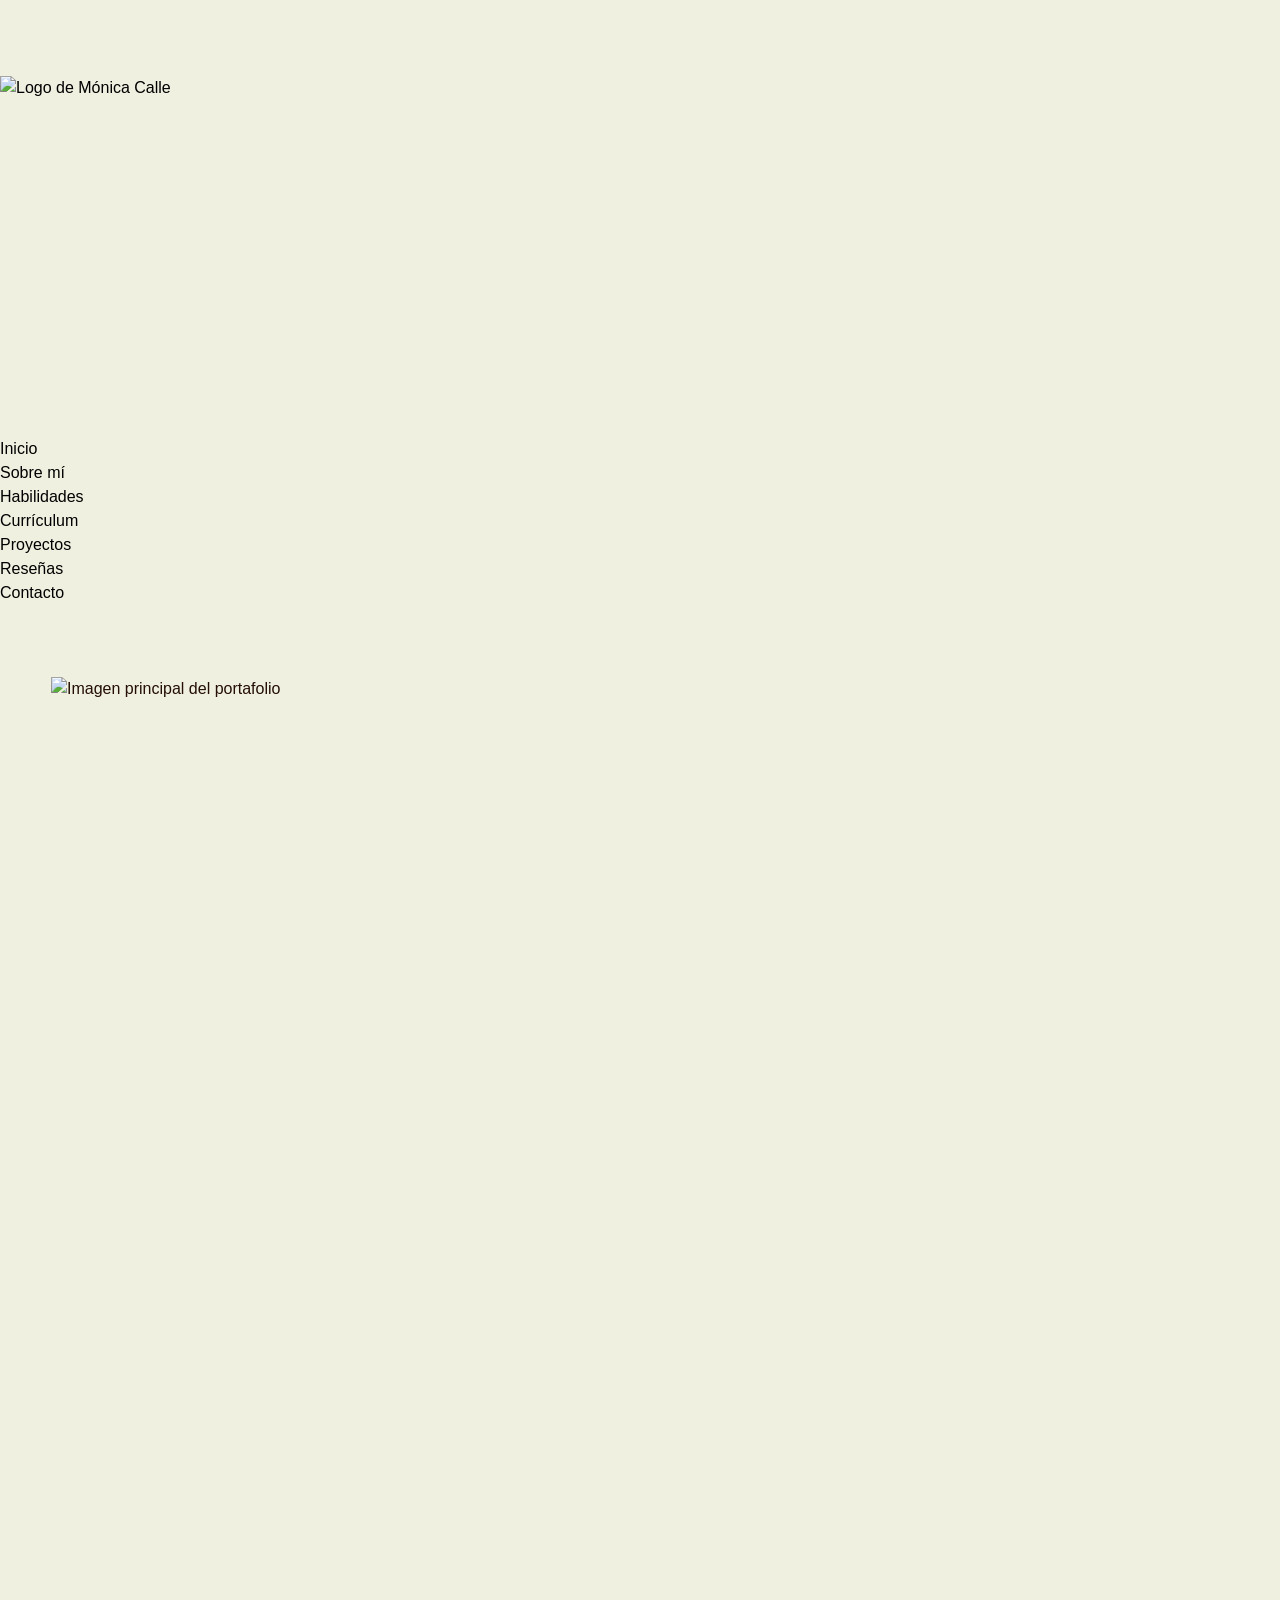
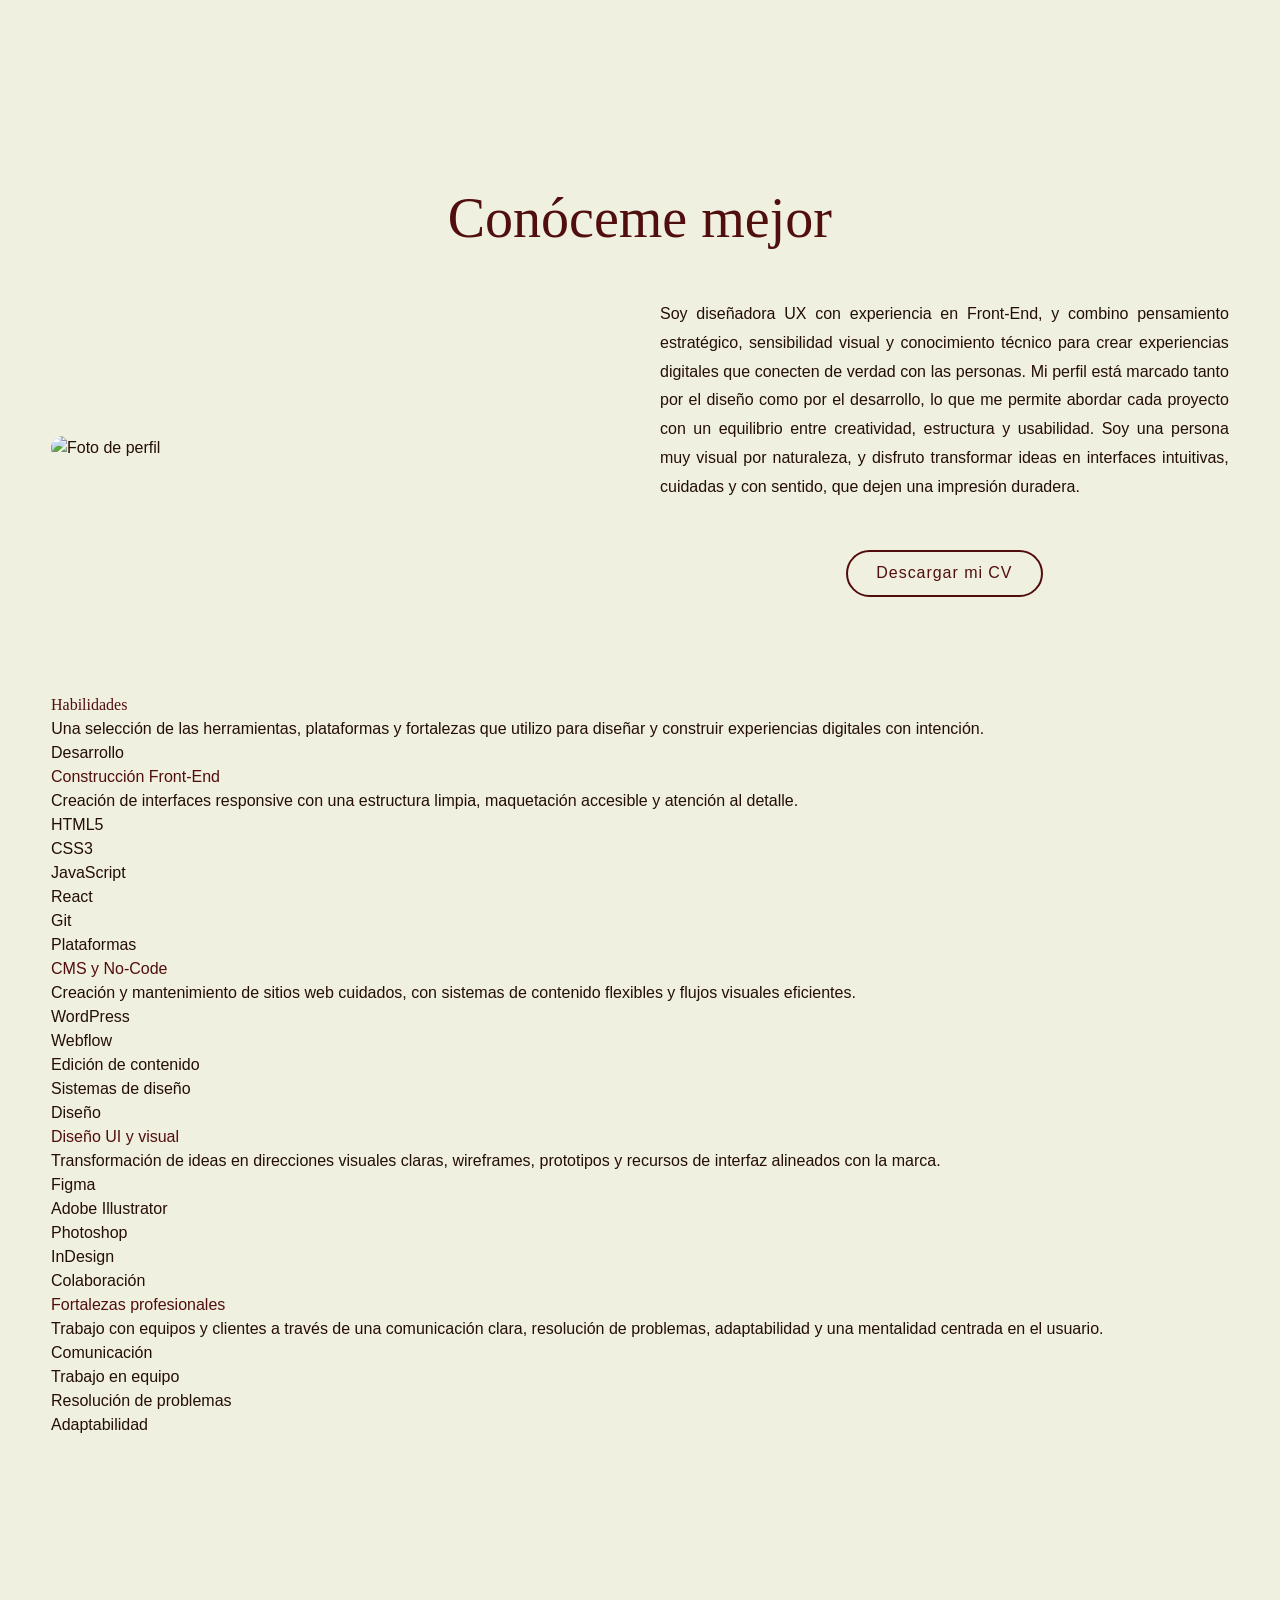
==== index.html @ 8b20a9c3 "cambios en seo" ====
<!doctype html>
<html lang="es">
    <head>
        <meta charset="UTF-8" />
        <meta name="viewport" content="width=device-width, initial-scale=1.0" />
        <title>Portafolio UX/UI y Front-End de Mónica Calle</title>
        <meta
            name="description"
            content="Portafolio de Mónica Calle Betancourt, diseñadora UX/UI y desarrolladora front-end. Proyectos web, branding, experiencia, habilidades y contacto."
        />
        <meta
            name="keywords"
            content="Mónica Calle, portafolio, UX UI, desarrolladora front-end, WordPress, diseño web, branding, JavaScript, React"
        />
        <meta name="author" content="Mónica Calle Betancourt" />
        <meta name="robots" content="index, follow, max-image-preview:large, max-snippet:-1, max-video-preview:-1" />
        <meta name="theme-color" content="#f0f0e0" />
        <meta name="format-detection" content="telephone=no" />

        <link rel="canonical" href="https://my-portfolio-coral-zeta-44.vercel.app/" />
        <link rel="preload" href="/assets/fonts/geist-v1-latin/geist-v1-latin-regular.woff2" as="font" type="font/woff2" crossorigin />
        <link rel="preload" href="/assets/images/mobile.png" as="image" media="(max-width: 768px)" />
        <link rel="preload" href="/assets/images/fondohero.png" as="image" media="(min-width: 769px)" />

        <meta property="og:locale" content="es_ES" />
        <meta property="og:type" content="website" />
        <meta property="og:title" content="Portafolio UX/UI y Front-End de Mónica Calle" />
        <meta
            property="og:description"
            content="Diseño UX/UI, desarrollo front-end, WordPress y proyectos creativos en un mismo portafolio."
        />
        <meta property="og:url" content="https://my-portfolio-coral-zeta-44.vercel.app/" />
        <meta property="og:site_name" content="Portafolio de Mónica Calle" />
        <meta property="og:image" content="https://my-portfolio-coral-zeta-44.vercel.app/assets/images/monica.png" />
        <meta property="og:image:alt" content="Retrato de Mónica Calle" />

        <meta name="twitter:card" content="summary_large_image" />
        <meta name="twitter:title" content="Portafolio UX/UI y Front-End de Mónica Calle" />
        <meta
            name="twitter:description"
            content="Proyectos web, branding, UX/UI, experiencia profesional y contacto."
        />
        <meta name="twitter:image" content="https://my-portfolio-coral-zeta-44.vercel.app/assets/images/monica.png" />

        <link rel="stylesheet" href="css/main.css" />
        <link rel="stylesheet" href="css/header.css" />
        <link rel="stylesheet" href="css/home.css" />
        <link rel="stylesheet" href="css/about.css" />
        <link rel="stylesheet" href="css/skills.css" />
        <link rel="stylesheet" href="css/curriculum.css" />
        <link rel="stylesheet" href="css/projects.css" />
        <link rel="stylesheet" href="css/reviews.css" />
        <link rel="stylesheet" href="css/contact.css" />
        <link rel="stylesheet" href="css/footer.css" />

        <script type="application/ld+json">
            {
                "@context": "https://schema.org",
                "@graph": [
                    {
                        "@type": "WebSite",
                        "@id": "https://my-portfolio-coral-zeta-44.vercel.app/#website",
                        "url": "https://my-portfolio-coral-zeta-44.vercel.app/",
                        "name": "Portafolio de Mónica Calle",
                        "inLanguage": "es-ES",
                        "description": "Portafolio de diseño UX/UI, desarrollo front-end y proyectos creativos."
                    },
                    {
                        "@type": "Person",
                        "@id": "https://my-portfolio-coral-zeta-44.vercel.app/#person",
                        "name": "Mónica Calle Betancourt",
                        "url": "https://my-portfolio-coral-zeta-44.vercel.app/",
                        "image": "https://my-portfolio-coral-zeta-44.vercel.app/assets/images/monica.png",
                        "jobTitle": "Diseñadora UX/UI y Desarrolladora Front-End",
                        "worksFor": {
                            "@type": "Organization",
                            "name": "Neerutech"
                        },
                        "sameAs": [
                            "https://www.linkedin.com/in/monica-calle-betancourt/",
                            "https://github.com/monicacalle",
                            "https://www.instagram.com/monica_calle_b/"
                        ],
                        "knowsAbout": [
                            "UX/UI",
                            "Desarrollo Front-End",
                            "WordPress",
                            "Webflow",
                            "React",
                            "JavaScript",
                            "Branding",
                            "Diseño visual"
                        ]
                    }
                ]
            }
        </script>
    </head>

    <body>
        <svg class="iconos" xmlns="http://www.w3.org/2000/svg" aria-hidden="true">
            <symbol id="icon-linkedin" viewBox="0 0 448 512">
                <path
                    d="M416 32H31.9C14.3 32 0 46.5 0 64.3v383.4C0 465.5 14.3 480 31.9 480H416c17.6 0 32-14.5 32-32.3V64.3c0-17.8-14.4-32.3-32-32.3zM135.4 416H69V202.2h66.5V416zm-33.2-243c-21.3 0-38.5-17.3-38.5-38.5S80.9 96 102.2 96c21.2 0 38.5 17.3 38.5 38.5 0 21.3-17.2 38.5-38.5 38.5zm282.1 243h-66.4V312c0-24.8-.5-56.7-34.5-56.7-34.6 0-39.9 27-39.9 54.9V416h-66.4V202.2h63.7v29.2h.9c8.9-16.8 30.6-34.5 62.9-34.5 67.2 0 79.7 44.3 79.7 101.9V416z"
                />
            </symbol>

            <symbol id="icon-github" viewBox="0 0 496 512">
                <path
                    d="M165.9 397.4c0 2-2.3 3.6-5.2 3.6-3.3 .3-5.6-1.3-5.6-3.6 0-2 2.3-3.6 5.2-3.6 3-.3 5.6 1.3 5.6 3.6zm-31.1-4.5c-.7 2 1.3 4.3 4.3 4.9 2.6 1 5.6 0 6.2-2s-1.3-4.3-4.3-5.2c-2.6-.7-5.5 .3-6.2 2.3zm44.2-1.7c-2.9 .7-4.9 2.6-4.6 4.9 .3 2 2.9 3.3 5.9 2.6 2.9-.7 4.9-2.6 4.6-4.6-.3-1.9-3-3.2-5.9-2.9zM244.8 8C106.1 8 0 113.3 0 252c0 110.9 69.8 205.8 169.5 239.2 12.8 2.3 17.3-5.6 17.3-12.1 0-6.2-.3-40.4-.3-61.4 0 0-70 15-84.7-29.8 0 0-11.4-29.1-27.8-36.6 0 0-22.9-15.7 1.6-15.4 0 0 24.9 2 38.6 25.8 21.9 38.6 58.6 27.5 72.9 20.9 2.3-16 8.8-27.1 16-33.7-55.9-6.2-112.3-14.3-112.3-110.5 0-27.5 7.6-41.3 23.6-58.9-2.6-6.5-11.1-33.3 2.6-67.9 20.9-6.5 69 27 69 27 20-5.6 41.5-8.5 62.8-8.5s42.8 2.9 62.8 8.5c0 0 48.1-33.6 69-27 13.7 34.7 5.2 61.4 2.6 67.9 16 17.7 25.8 31.5 25.8 58.9 0 96.5-58.9 104.2-114.8 110.5 9.2 7.9 17 22.9 17 46.4 0 33.7-.3 75.4-.3 83.6 0 6.5 4.6 14.4 17.3 12.1C428.2 457.8 496 362.9 496 252 496 113.3 383.5 8 244.8 8zM97.2 352.9c-1.3 1-1 3.3 .7 5.2 1.6 1.6 3.9 2.3 5.2 1 1.3-1 1-3.3-.7-5.2-1.6-1.6-3.9-2.3-5.2-1zm-10.8-8.1c-.7 1.3 .3 2.9 2.3 3.9 1.6 1 3.6 .7 4.3-.7 .7-1.3-.3-2.9-2.3-3.9-2-.6-3.6-.3-4.3 .7zm32.4 35.6c-1.6 1.3-1 4.3 1.3 6.2 2.3 2.3 5.2 2.6 6.5 1 1.3-1.3 .7-4.3-1.3-6.2-2.2-2.3-5.2-2.6-6.5-1zm-11.4-14.7c-1.6 1-1.6 3.6 0 5.9 1.6 2.3 4.3 3.3 5.6 2.3 1.6-1.3 1.6-3.9 0-6.2-1.4-2.3-4-3.3-5.6-2z"
                />
            </symbol>

            <symbol id="icon-instagram" viewBox="0 0 448 512">
                <path
                    d="M224.1 141c-63.6 0-114.9 51.3-114.9 114.9s51.3 114.9 114.9 114.9S339 319.5 339 255.9 287.7 141 224.1 141zm0 189.6c-41.1 0-74.7-33.5-74.7-74.7s33.5-74.7 74.7-74.7 74.7 33.5 74.7 74.7-33.6 74.7-74.7 74.7zm146.4-194.3c0 14.9-12 26.8-26.8 26.8-14.9 0-26.8-12-26.8-26.8s12-26.8 26.8-26.8 26.8 12 26.8 26.8zm76.1 27.2c-1.7-35.9-9.9-67.7-36.2-93.9-26.2-26.2-58-34.4-93.9-36.2-37-2.1-147.9-2.1-184.9 0-35.8 1.7-67.6 9.9-93.9 36.1s-34.4 58-36.2 93.9c-2.1 37-2.1 147.9 0 184.9 1.7 35.9 9.9 67.7 36.2 93.9s58 34.4 93.9 36.2c37 2.1 147.9 2.1 184.9 0 35.9-1.7 67.7-9.9 93.9-36.2 26.2-26.2 34.4-58 36.2-93.9 2.1-37 2.1-147.8 0-184.8zM398.8 388c-7.8 19.6-22.9 34.7-42.6 42.6-29.5 11.7-99.5 9-132.1 9s-102.7 2.6-132.1-9c-19.6-7.8-34.7-22.9-42.6-42.6-11.7-29.5-9-99.5-9-132.1s-2.6-102.7 9-132.1c7.8-19.6 22.9-34.7 42.6-42.6 29.5-11.7 99.5-9 132.1-9s102.7-2.6 132.1 9c19.6 7.8 34.7 22.9 42.6 42.6 11.7 29.5 9 99.5 9 132.1s2.7 102.7-9 132.1z"
                />
            </symbol>
        </svg>

        <header class="header" id="header">
            <a href="#home" class="logo" title="Logo de Mónica Calle">
                <img
                    class="logo__img"
                    src="/assets/images/Asset 4.png"
                    alt="Logo de Mónica Calle"
                    width="768"
                    height="202"
                    decoding="async"
                />
            </a>

            <button
                class="menu__icon"
                type="button"
                title="Abrir menú"
                aria-label="Abrir menú de navegación"
                aria-expanded="false"
            >
                <span class="menu__icon-box" aria-hidden="true">
                    <span class="menu__bar"></span>
                    <span class="menu__bar"></span>
                    <span class="menu__bar"></span>
                </span>
            </button>
            <nav class="navbar" aria-label="Navegación principal">
                <ul class="navbar__ul">
                    <li class="isActive">
                        <a class="navbar__link" href="#home" title="Ir a la sección de inicio">Inicio</a>
                    </li>
                    <li>
                        <a class="navbar__link" href="#about" title="Conocer más sobre mí">Sobre mí</a>
                    </li>
                    <li>
                        <a class="navbar__link" href="#skills" title="Ver mis habilidades">Habilidades</a>
                    </li>
                    <li>
                        <a class="navbar__link" href="#curriculum" title="Consultar mi currículum">Currículum</a>
                    </li>
                    <li>
                        <a class="navbar__link" href="#projects" title="Explorar mis proyectos">Proyectos</a>
                    </li>
                    <li>
                        <a class="navbar__link" href="#reviews" title="Ver reseñas y comentarios">Reseñas</a>
                    </li>
                    <li>
                        <a class="navbar__link" href="#contact" title="Ponte en contacto conmigo">Contacto</a>
                    </li>
                </ul>
            </nav>
        </header>

        <main>
            <section class="home" id="home">
                <div class="home__wrapper">
                    <picture>
                        <source srcset="/assets/images/fondohero.png" media="(min-width: 769px)" type="image/png" />
                        <img
                            class="home__hero-image"
                            src="/assets/images/mobile.png"
                            alt="Imagen principal del portafolio"
                            width="1107"
                            height="898"
                            loading="eager"
                            fetchpriority="high"
                            decoding="async"
                        />
                    </picture>
                </div>
            </section>

            <section class="about" id="about">
                <div class="about__wrapper">
                    <h2 class="about__title">Conóceme mejor</h2>

                    <div class="about__grid">
                        <div class="about__img-container">
                            <img
                                class="about__img"
                                src="/assets/images/Asset 3.png"
                                alt="Foto de perfil"
                                loading="lazy"
                                decoding="async"
                            />
                        </div>

                        <div class="about__content">
                            <p class="about__description">
                                Soy diseñadora UX con experiencia en Front-End, y combino pensamiento estratégico,
                                sensibilidad visual y conocimiento técnico para crear experiencias digitales que
                                conecten de verdad con las personas. Mi perfil está marcado tanto por el diseño como
                                por el desarrollo, lo que me permite abordar cada proyecto con un equilibrio entre
                                creatividad, estructura y usabilidad. Soy una persona muy visual por naturaleza, y
                                disfruto transformar ideas en interfaces intuitivas, cuidadas y con sentido, que
                                dejen una impresión duradera.
                            </p>

                            <a
                                class="about__btn"
                                href="/assets/curriculum/Monicacalle_cv.pdf"
                                download="cv-monica-calle.pdf"
                                target="_blank"
                                rel="noreferrer"
                            >
                                Descargar mi CV
                            </a>
                        </div>
                    </div>
                </div>
            </section>

            <section class="skills" id="skills">
                <div class="skills__contenido">
                    <h2 class="skills__title">Habilidades</h2>
                    <p class="skills__intro">
                        Una selección de las herramientas, plataformas y fortalezas que utilizo para diseñar y
                        construir experiencias digitales con intención.
                    </p>
                    <div class="skills__grid">
                        <article class="skills__card">
                            <span class="skills__eyebrow">Desarrollo</span>
                            <h3 class="skills__col-title">Construcción Front-End</h3>
                            <p class="skills__description">
                                Creación de interfaces responsive con una estructura limpia, maquetación accesible y
                                atención al detalle.
                            </p>
                            <ul class="skills__tags">
                                <li class="skills__tag">HTML5</li>
                                <li class="skills__tag">CSS3</li>
                                <li class="skills__tag">JavaScript</li>
                                <li class="skills__tag">React</li>
                                <li class="skills__tag">Git</li>
                            </ul>
                        </article>

                        <article class="skills__card">
                            <span class="skills__eyebrow">Plataformas</span>
                            <h3 class="skills__col-title">CMS y No-Code</h3>
                            <p class="skills__description">
                                Creación y mantenimiento de sitios web cuidados, con sistemas de contenido flexibles
                                y flujos visuales eficientes.
                            </p>
                            <ul class="skills__tags">
                                <li class="skills__tag">WordPress</li>
                                <li class="skills__tag">Webflow</li>
                                <li class="skills__tag">Edición de contenido</li>
                                <li class="skills__tag">Sistemas de diseño</li>
                            </ul>
                        </article>

                        <article class="skills__card">
                            <span class="skills__eyebrow">Diseño</span>
                            <h3 class="skills__col-title">Diseño UI y visual</h3>
                            <p class="skills__description">
                                Transformación de ideas en direcciones visuales claras, wireframes, prototipos y
                                recursos de interfaz alineados con la marca.
                            </p>
                            <ul class="skills__tags">
                                <li class="skills__tag">Figma</li>
                                <li class="skills__tag">Adobe Illustrator</li>
                                <li class="skills__tag">Photoshop</li>
                                <li class="skills__tag">InDesign</li>
                            </ul>
                        </article>

                        <article class="skills__card">
                            <span class="skills__eyebrow">Colaboración</span>
                            <h3 class="skills__col-title">Fortalezas profesionales</h3>
                            <p class="skills__description">
                                Trabajo con equipos y clientes a través de una comunicación clara, resolución de
                                problemas, adaptabilidad y una mentalidad centrada en el usuario.
                            </p>
                            <ul class="skills__tags">
                                <li class="skills__tag">Comunicación</li>
                                <li class="skills__tag">Trabajo en equipo</li>
                                <li class="skills__tag">Resolución de problemas</li>
                                <li class="skills__tag">Adaptabilidad</li>
                            </ul>
                        </article>
                    </div>
                </div>
            </section>

            <section class="curriculum" id="curriculum">
                <div class="curriculum__wrapper">
                    <h2 class="curriculum__title">Currículum</h2>
                    <div class="curriculum__row">
                        <div class="curriculum__col left">
                            <h3 class="curriculum__col-title">Formación</h3>
                            <div class="curriculum__timeline">
                                <article class="curriculum__item">
                                    <span class="curriculum__item-dot" aria-hidden="true"></span>
                                    <span class="curriculum__item-date">Actualmente</span>
                                    <h4 class="curriculum__item-title">Diseño Web</h4>
                                    <span class="curriculum__item-place">CEI</span>
                                    <span class="curriculum__item-country">España</span>
                                    <p class="curriculum__item-description">
                                        Actualmente estoy cursando un Máster en Diseño Web en CEI School (Centro de
                                        Estudios de Innovación), donde profundizo en estrategias avanzadas de diseño
                                        responsive y en la creación de microinteracciones UX para ofrecer experiencias
                                        intuitivas, envolventes y atractivas.
                                    </p>
                                </article>
                                <article class="curriculum__item">
                                    <span class="curriculum__item-dot" aria-hidden="true"></span>
                                    <span class="curriculum__item-date">2022</span>
                                    <h4 class="curriculum__item-title">Desarrollo Full Stack</h4>
                                    <span class="curriculum__item-place">4 Geeks Academy</span>
                                    <span class="curriculum__item-country">Chile</span>
                                    <p class="curriculum__item-description">
                                        Completé un bootcamp inmersivo de Full Stack en 4Geeks Academy, donde reforcé
                                        el desarrollo front-end con JavaScript (ES6+, React) y la parte back-end con
                                        Python (Flask, APIs REST), construyendo y desplegando aplicaciones web
                                        escalables con herramientas y flujos de trabajo estándar de la industria.
                                    </p>
                                </article>
                                <article class="curriculum__item">
                                    <span class="curriculum__item-dot" aria-hidden="true"></span>
                                    <span class="curriculum__item-date">2010 - 2015</span>
                                    <h4 class="curriculum__item-title">Licenciatura en Lenguas Extranjeras</h4>
                                    <span class="curriculum__item-place">Unidad Central del Valle</span>
                                    <span class="curriculum__item-country">Colombia</span>
                                    <p class="curriculum__item-description">
                                        Obtuve una licenciatura en Lenguas Extranjeras, con enfoque en la enseñanza
                                        del inglés y el francés, lo que me dio una base sólida en lingüística,
                                        comunicación intercultural y metodologías pedagógicas que siguen influyendo en
                                        mi trabajo hoy en día.
                                    </p>
                                </article>
                            </div>
                        </div>

                        <div class="curriculum__col right">
                            <h3 class="curriculum__col-title">Experiencia laboral</h3>
                            <div class="curriculum__timeline">
                                <article class="curriculum__item">
                                    <span class="curriculum__item-dot" aria-hidden="true"></span>
                                    <span class="curriculum__item-date">Actualmente</span>
                                    <h4 class="curriculum__item-title">Desarrolladora UX/UI y WordPress</h4>
                                    <span class="curriculum__item-place">Neerutech</span>
                                    <span class="curriculum__item-country">España</span>
                                    <p class="curriculum__item-description">
                                        Como desarrolladora WordPress y UX/UI en Neerutech, me especializo en unir el
                                        diseño visual con el rendimiento técnico. Lidero procesos de desarrollo de
                                        principio a fin, transformando ideas complejas de clientes en prototipos de
                                        alta fidelidad en Figma y tiendas WooCommerce completamente funcionales.
                                        También he ejecutado migraciones masivas de datos sin tiempo de inactividad y
                                        mejorado continuamente los flujos de usuario para impulsar interacciones
                                        intuitivas y el crecimiento del negocio.
                                    </p>
                                </article>
                                <article class="curriculum__item">
                                    <span class="curriculum__item-dot" aria-hidden="true"></span>
                                    <span class="curriculum__item-date">2023</span>
                                    <h4 class="curriculum__item-title">Desarrolladora Front-End</h4>
                                    <span class="curriculum__item-place">Enerlink</span>
                                    <span class="curriculum__item-country">Chile</span>
                                    <p class="curriculum__item-description">
                                        Como desarrolladora Front-End en Enerlink, participé en la construcción de su
                                        software de medición inteligente creando un sistema completo de notificaciones
                                        y preferencias para la aplicación web. Esta funcionalidad permitió a los
                                        usuarios recibir actualizaciones en tiempo real y personalizar sus preferencias
                                        directamente desde la interfaz mediante filtros. También trabajé en la
                                        depuración de código legacy y en la mejora general del sitio corrigiendo
                                        errores y optimizando el rendimiento.
                                    </p>
                                </article>
                                <article class="curriculum__item">
                                    <span class="curriculum__item-dot" aria-hidden="true"></span>
                                    <span class="curriculum__item-date">2022 - 2023</span>
                                    <h4 class="curriculum__item-title">Asistente de docencia</h4>
                                    <span class="curriculum__item-place">4 Geeks Academy</span>
                                    <span class="curriculum__item-country">Chile</span>
                                    <p class="curriculum__item-description">
                                        En este rol me enfoqué en acompañar a los estudiantes durante su proceso de
                                        aprendizaje, con especial énfasis en JavaScript y React. Mi mayor reto fue
                                        adaptarme a las distintas formas en que cada persona abordaba problemas y
                                        desarrollaba soluciones. Esta experiencia fortaleció mi capacidad para
                                        explicar conceptos complejos y adaptar mi forma de enseñar a las necesidades
                                        individuales de cada estudiante.
                                    </p>
                                </article>
                            </div>
                        </div>
                    </div>
                </div>
            </section>

            <section class="projects" id="projects">
                <div class="projects__wrapper">
                    <h2 class="projects__title">Proyectos en los que he trabajado</h2>

                    <div class="projects__category">
                        <h3 class="projects__category-title">Proyectos UX/UI</h3>
                        <div class="projects__gallery">
                            <article class="project-card">
                                <img
                                    class="project-card__img"
                                    src="/assets/images/vibe.png"
                                    alt="Vibe App"
                                    loading="lazy"
                                    decoding="async"
                                />
                                <div class="project-card__content">
                                    <h4 class="project-card__title">Vibe App</h4>
                                    <p class="project-card__tech">UX/UI · Aplicación móvil · FemTech</p>
                                    <div class="project-card__links">
                                        <a
                                            class="project-card__btn"
                                            href="/assets/Vibe App Memoria.pdf"
                                            target="_blank"
                                            rel="noopener noreferrer"
                                        >
                                            Ver proyecto
                                        </a>
                                    </div>
                                </div>
                            </article>

                            <article class="project-card">
                                <img
                                    class="project-card__img"
                                    src="/assets/images/voluntee.png"
                                    alt="Voluntee App"
                                    loading="lazy"
                                    decoding="async"
                                />
                                <div class="project-card__content">
                                    <h4 class="project-card__title">Voluntee App</h4>
                                    <p class="project-card__tech">Investigación UX · Diseño de apps</p>
                                    <div class="project-card__links">
                                        <a
                                            class="project-card__btn"
                                            href="/assets/Voluntee app slides.pdf"
                                            target="_blank"
                                            rel="noopener noreferrer"
                                        >
                                            Ver proyecto
                                        </a>
                                    </div>
                                </div>
                            </article>
                        </div>
                    </div>

                    <div class="projects__category">
                        <h3 class="projects__category-title">Sitios web que he creado</h3>
                        <div class="projects__gallery">
                            <article class="project-card">
                                <img
                                    class="project-card__img"
                                    src="/assets/images/isabellamendozaweb.webp"
                                    alt="Sitio web de Isabella Mendoza Experiencia Capilar"
                                    loading="lazy"
                                    decoding="async"
                                />
                                <div class="project-card__content">
                                    <h4 class="project-card__title">Sitio web Isabella Mendoza Experiencia Capilar</h4>
                                    <p class="project-card__tech">WordPress</p>
                                    <div class="project-card__links">
                                        <a
                                            class="project-card__btn"
                                            href="https://proyecto.monicacalle.com/"
                                            target="_blank"
                                            rel="noopener noreferrer"
                                        >
                                            Ver sitio
                                        </a>
                                    </div>
                                </div>
                            </article>

                            <article class="project-card">
                                <img
                                    class="project-card__img"
                                    src="/assets/images/estudioraiz_portada web.webp"
                                    alt="Sitio web de Estudio Raíz"
                                    loading="lazy"
                                    decoding="async"
                                />
                                <div class="project-card__content">
                                    <h4 class="project-card__title">Estudio Raíz</h4>
                                    <p class="project-card__tech">Webflow</p>
                                    <div class="project-card__links">
                                        <a
                                            class="project-card__btn"
                                            href="https://estudio-raiz.webflow.io/"
                                            target="_blank"
                                            rel="noopener noreferrer"
                                        >
                                            Ver sitio
                                        </a>
                                    </div>
                                </div>
                            </article>

                            <article class="project-card">
                                <img
                                    class="project-card__img"
                                    src="/assets/images/iphone.webp"
                                    alt="Clon del iPhone 15"
                                    loading="lazy"
                                    decoding="async"
                                />
                                <div class="project-card__content">
                                    <h4 class="project-card__title">iPhone 15 Clone</h4>
                                    <p class="project-card__tech">React · Tailwind · GSAP</p>
                                    <div class="project-card__links">
                                        <a
                                            class="project-card__btn"
                                            href="https://iphone15-page-clone.vercel.app/"
                                            target="_blank"
                                            rel="noopener noreferrer"
                                        >
                                            Ver sitio
                                        </a>
                                        <a
                                            class="project-card__btn project-card__btn--ghost"
                                            href="https://github.com/monicacalle/iphone15-page-clone"
                                            target="_blank"
                                            rel="noopener noreferrer"
                                        >
                                            Código
                                        </a>
                                    </div>
                                </div>
                            </article>

                            <article class="project-card">
                                <img
                                    class="project-card__img"
                                    src="/assets/images/portfolio.56.png"
                                    alt="Mi sitio web de portafolio"
                                    loading="lazy"
                                    decoding="async"
                                />
                                <div class="project-card__content">
                                    <h4 class="project-card__title">Mi portafolio</h4>
                                    <p class="project-card__tech">HTML · SCSS · BEM · GSAP</p>
                                    <div class="project-card__links">
                                        <a
                                            class="project-card__btn"
                                            href="https://my-portfolio-coral-zeta-44.vercel.app/"
                                            target="_blank"
                                            rel="noopener noreferrer"
                                        >
                                            Ver sitio
                                        </a>
                                        <a
                                            class="project-card__btn project-card__btn--ghost"
                                            href="https://github.com/monicacalle/My-Portfolio"
                                            target="_blank"
                                            rel="noopener noreferrer"
                                        >
                                            Código
                                        </a>
                                    </div>
                                </div>
                            </article>
                        </div>
                    </div>

                    <div class="projects__category">
                        <h3 class="projects__category-title">Proyecto creativo</h3>
                        <div class="projects__gallery">
                            <article class="project-card">
                                <img
                                    class="project-card__img"
                                    src="/assets/images/Artboard 1.png"
                                    alt="Proyecto creativo de portafolio"
                                    loading="lazy"
                                    decoding="async"
                                />
                                <div class="project-card__content">
                                    <h4 class="project-card__title">Estudio Raíz</h4>
                                    <p class="project-card__tech">Branding · Logotipo</p>
                                    <div class="project-card__links">
                                        <a
                                            class="project-card__btn"
                                            href="/assets/ESTUDIORAIZ.pdf"
                                            target="_blank"
                                            rel="noopener noreferrer"
                                        >
                                            Ver proyecto
                                        </a>
                                        <a
                                            class="project-card__btn project-card__btn--ghost"
                                            href="https://www.instagram.com/estudioraiz.es/"
                                            target="_blank"
                                            rel="noopener noreferrer"
                                        >
                                            Instagram
                                        </a>
                                    </div>
                                </div>
                            </article>

                            <article class="project-card">
                                <img
                                    class="project-card__img"
                                    src="/assets/images/LOREAL FOTO.png"
                                    alt="Proyecto creativo de campaña para L'Oréal"
                                    loading="lazy"
                                    decoding="async"
                                />
                                <div class="project-card__content">
                                    <h4 class="project-card__title">Campaña L'Oréal</h4>
                                    <p class="project-card__tech">Campaña creativa · Dirección de arte</p>
                                    <div class="project-card__links">
                                        <a
                                            class="project-card__btn"
                                            href="/assets/LOREAL CAMPAIGN.pdf"
                                            target="_blank"
                                            rel="noopener noreferrer"
                                        >
                                            Ver proyecto
                                        </a>
                                    </div>
                                </div>
                            </article>
                        </div>
                    </div>
                </div>
            </section>

            <section class="reviews" id="reviews">
                <div class="reviews__container">
                    <h2 class="reviews__title">Testimonios</h2>

                    <div class="carousel" id="reviewsCarousel">
                        <div class="carousel__track" id="carouselTrack">
                            <article class="carousel__card">
                                <div class="carousel__card-inner">
                                    <img
                                        src="/assets/images/tomas.webp"
                                        alt="Tomás"
                                        class="carousel__card-img"
                                        width="100"
                                        height="100"
                                        loading="lazy"
                                        decoding="async"
                                    />
                                    <h3 class="carousel__card-name">Tomás</h3>
                                    <h4 class="carousel__card-role">Líder de Front-End en Paktolus</h4>
                                    <p class="carousel__card-desc">
                                        Mónica es una persona extremadamente trabajadora y dedicada. Tuve el placer de
                                        trabajar con ella y fue una gran experiencia. Destaca por su capacidad de
                                        trabajo en equipo, tanto al dar como al recibir feedback. Siempre está
                                        dispuesta a aprender y a compartir lo que sabe.
                                    </p>
                                </div>
                            </article>

                            <article class="carousel__card">
                                <div class="carousel__card-inner">
                                    <img
                                        src="/assets/images/matias.webp"
                                        alt="Matías"
                                        class="carousel__card-img"
                                        width="100"
                                        height="100"
                                        loading="lazy"
                                        decoding="async"
                                    />
                                    <h3 class="carousel__card-name">Matías</h3>
                                    <h4 class="carousel__card-role">Desarrollador Full Stack</h4>
                                    <p class="carousel__card-desc">
                                        Trabajé con Mónica en el equipo de Enerlink. Me gustaría destacar su
                                        proactividad en la colaboración, su comunicación clara y sus habilidades
                                        técnicas. Fue un placer compartir equipo con ella.
                                    </p>
                                </div>
                            </article>

                            <article class="carousel__card">
                                <div class="carousel__card-inner">
                                    <img
                                        src="/assets/images/geanina.webp"
                                        alt="Giannina"
                                        class="carousel__card-img"
                                        width="100"
                                        height="100"
                                        loading="lazy"
                                        decoding="async"
                                    />
                                    <h3 class="carousel__card-name">Giannina</h3>
                                    <h4 class="carousel__card-role">Coordinadora de Relaciones Corporativas</h4>
                                    <p class="carousel__card-desc">
                                        Mónica supervisó mis estudios en 4Geeks Academy. Siempre estuvo disponible
                                        para responder preguntas y generar confianza gracias a su actitud empática. Es
                                        una persona dedicada y perseverante.
                                    </p>
                                </div>
                            </article>

                            <article class="carousel__card">
                                <div class="carousel__card-inner">
                                    <img
                                        src="/assets/images/ricardo.webp"
                                        alt="Ricardo"
                                        class="carousel__card-img"
                                        width="100"
                                        height="100"
                                        loading="lazy"
                                        decoding="async"
                                    />
                                    <h3 class="carousel__card-name">Ricardo</h3>
                                    <h4 class="carousel__card-role">Desarrollador Full Stack</h4>
                                    <p class="carousel__card-desc">
                                        Conocí a Mónica durante la certificación de Full Stack Developer en 4Geeks
                                        Academy, donde era asistente de docencia. Sus revisiones constantes de
                                        proyectos, sus consejos y su apoyo fueron de lo mejor que recibí durante todo
                                        el proceso.
                                    </p>
                                </div>
                            </article>

                            <article class="carousel__card">
                                <div class="carousel__card-inner">
                                    <img
                                        src="/assets/images/julio.webp"
                                        alt="Julio"
                                        class="carousel__card-img"
                                        width="100"
                                        height="100"
                                        loading="lazy"
                                        decoding="async"
                                    />
                                    <h3 class="carousel__card-name">Julio</h3>
                                    <h4 class="carousel__card-role">Desarrollador Full Stack</h4>
                                    <p class="carousel__card-desc">
                                        Mónica siempre ha sido muy resolutiva, proactiva y comprometida con entregar
                                        un trabajo excelente. Disfruté mucho la experiencia de trabajar contigo,
                                        Mónica. Gracias por apoyar siempre la mejora continua de nuestro proyecto del
                                        curso.
                                    </p>
                                </div>
                            </article>

                            <article class="carousel__card">
                                <div class="carousel__card-inner">
                                    <img
                                        src="/assets/images/nicolas.webp"
                                        alt="Nicolás"
                                        class="carousel__card-img"
                                        width="100"
                                        height="100"
                                        loading="lazy"
                                        decoding="async"
                                    />
                                    <h3 class="carousel__card-name">Nicolás</h3>
                                    <h4 class="carousel__card-role">Desarrollador Full Stack</h4>
                                    <p class="carousel__card-desc">
                                        Mónica es una excelente persona con quien trabajar, siempre dispuesta a ayudar
                                        y a compartir su conocimiento con los demás. Trabajamos juntos en un proyecto
                                        y siempre hubo muy buena comunicación.
                                    </p>
                                </div>
                            </article>
                        </div>
                    </div>

                    <div class="carousel__controls">
                        <button class="carousel__btn" title="Ver el testimonio anterior" id="prevBtn">Anterior</button>
                        <button class="carousel__btn" title="Ver el siguiente testimonio" id="nextBtn">Siguiente</button>
                    </div>
                </div>
            </section>

            <section class="contact" id="contact">
                <div class="contact__wrapper">
                    <div class="contact__intro">
                        <span class="contact__eyebrow">Contacto</span>
                        <h2 class="contact__title">Creemos algo con intención juntos.</h2>
                        <p class="contact__lead">
                            Si tienes un proyecto, una colaboración o una oportunidad en mente, me encantará saber de
                            ti.
                        </p>
                        <a class="contact__mail" href="mailto:monicacalle369@gmail.com">monicacalle369@gmail.com</a>

                        <div class="contact__tags">
                            <span class="contact__tag">Desarrollo Front-End</span>
                            <span class="contact__tag">Diseño UI</span>
                            <span class="contact__tag">Dirección creativa</span>
                        </div>
                    </div>

                    <form class="contact__form" action="/send-form" method="post">
                        <div class="contact__row">
                            <div class="contact__col">
                                <div class="contact__box-input">
                                    <label class="contact__label visually-hidden" for="first-name">Nombre</label>
                                    <input class="contact__input" id="first-name" type="text" name="first-name" required />
                                    <span class="contact__span-text">Nombre</span>
                                    <span class="contact__span-line"></span>
                                </div>
                            </div>
                            <div class="contact__col">
                                <div class="contact__box-input">
                                    <label class="contact__label visually-hidden" for="last-name">Apellido</label>
                                    <input id="last-name" type="text" name="last-name" required class="contact__input" />
                                    <span class="contact__span-text">Apellido</span>
                                    <span class="contact__span-line"></span>
                                </div>
                            </div>
                        </div>
                        <div class="contact__row">
                            <div class="contact__col">
                                <div class="contact__box-input">
                                    <label class="contact__label visually-hidden" for="email">Correo electrónico</label>
                                    <input id="email" type="email" name="email" required class="contact__input" />
                                    <span class="contact__span-text">Correo electrónico</span>
                                    <span class="contact__span-line"></span>
                                </div>
                            </div>
                            <div class="contact__col">
                                <div class="contact__box-input">
                                    <label class="contact__label visually-hidden" for="mobile">Teléfono</label>
                                    <input id="mobile" class="contact__input" type="tel" name="telefono" required />
                                    <span class="contact__span-text">Teléfono</span>
                                    <span class="contact__span-line"></span>
                                </div>
                            </div>
                        </div>
                        <div class="contact__row">
                            <div class="contact__col">
                                <div class="contact__box-input">
                                    <label class="contact__label visually-hidden" for="message">Mensaje</label>
                                    <textarea class="textarea" name="message" id="message" cols="30" rows="10" required></textarea>
                                    <span class="contact__span-text">Escribe tu mensaje aquí...</span>
                                    <span class="contact__span-line"></span>
                                </div>
                            </div>
                        </div>
                        <div class="contact__row">
                            <div class="contact__col">
                                <button class="contact__btn" type="submit" title="Haz clic para enviar tu mensaje">
                                    Enviar
                                </button>
                            </div>
                        </div>
                    </form>
                </div>
            </section>
        </main>

        <footer class="footer" id="footer">
            <a href="#home" class="footer__up" title="Volver arriba">
                <svg class="footer__up-icon" xmlns="http://www.w3.org/2000/svg" viewBox="0 0 448 512">
                    <path
                        d="M246.6 41.4c-12.5-12.5-32.8-12.5-45.3 0l-160 160c-12.5 12.5-12.5 32.8 0 45.3s32.8 12.5 45.3 0L224 109.3 361.4 246.6c12.5 12.5 32.8 12.5 45.3 0s12.5-32.8 0-45.3l-160-160zm160 352l-160-160c-12.5-12.5-32.8-12.5-45.3 0l-160 160c-12.5 12.5-12.5 32.8 0 45.3s32.8 12.5 45.3 0L224 301.3 361.4 438.6c12.5 12.5 32.8 12.5 45.3 0s12.5-32.8 0-45.3z"
                    />
                </svg>
            </a>
            <div class="footer__wrapper">
                <div class="footer__brand">
                    <a href="#home" class="footer__logo" title="Ir al inicio">
                        <img
                            class="footer__logo-img"
                            src="/assets/images/LOGONEGATIVO.png"
                            alt="Logo de Mónica Calle"
                            loading="lazy"
                            decoding="async"
                        />
                    </a>
                    <h4 class="footer__title">Construyamos algo bonito y útil.</h4>
                    <p class="footer__text">Desarrollo front-end y diseño con un enfoque cuidado y orientado al detalle.</p>
                </div>

                <div class="footer__contact">
                    <a class="footer__mail" href="mailto:monicacalle369@gmail.com">monicacalle369@gmail.com</a>

                    <div class="footer__social-icons">
                        <a
                            class="footer__social-link"
                            target="_blank"
                            rel="noreferrer"
                            title="Visitar mi perfil de LinkedIn"
                            href="https://www.linkedin.com/in/monica-calle-betancourt/"
                        >
                            <svg class="footer__icon" title="LinkedIn" xmlns="http://www.w3.org/2000/svg">
                                <use href="#icon-linkedin"></use>
                            </svg>
                            <span>LinkedIn</span>
                        </a>
                        <a
                            class="footer__social-link"
                            target="_blank"
                            rel="noreferrer"
                            title="Visitar mi perfil de GitHub"
                            href="https://github.com/monicacalle"
                        >
                            <svg class="footer__icon" title="GitHub" xmlns="http://www.w3.org/2000/svg">
                                <use href="#icon-github"></use>
                            </svg>
                            <span>GitHub</span>
                        </a>
                        <a
                            class="footer__social-link"
                            target="_blank"
                            rel="noreferrer"
                            title="Visitar mi perfil de Instagram"
                            href="https://www.instagram.com/monica_calle_b/"
                        >
                            <svg class="footer__icon" title="Instagram" xmlns="http://www.w3.org/2000/svg">
                                <use href="#icon-instagram"></use>
                            </svg>
                            <span>Instagram</span>
                        </a>
                    </div>

                    <p class="footer__note">Portafolio de Mónica Calle</p>
                </div>
            </div>
        </footer>

        <script src="js/header.js" defer></script>
        <script src="js/reviews.js" defer></script>
        <script src="js/animations.js" defer></script>
    </body>
</html>
---- css/main.css ----
/* GLOBAL STYLES */

/* FONTS FROM https://gwfh.mranftl.com/fonts*/
@font-face {
  font-display: swap; /* Check https://developer.mozilla.org/en-US/docs/Web/CSS/@font-face/font-display for other options. */
  font-family: "Geist";
  font-style: normal;
  font-weight: 200;
  src: url("../assets/fonts/geist-v1-latin/geist-v1-latin-200.woff2")
    format("woff2"); /* Chrome 36+, Opera 23+, Firefox 39+, Safari 12+, iOS 10+ */
}
@font-face {
  font-display: swap;
  font-family: "TheSeasons";
  src: url("../assets/fonts/geist-v1-latin/the-seasons-regular.ttf")
    format("truetype");
  font-weight: normal;
  font-style: normal;
}
/* geist-regular - latin */
@font-face {
  font-display: swap; /* Check https://developer.mozilla.org/en-US/docs/Web/CSS/@font-face/font-display for other options. */
  font-family: "Geist";
  font-style: normal;
  font-weight: 400;
  src: url("../assets/fonts/geist-v1-latin/geist-v1-latin-regular.woff2")
    format("woff2"); /* Chrome 36+, Opera 23+, Firefox 39+, Safari 12+, iOS 10+ */
}
/* geist-800 - latin */
@font-face {
  font-display: swap; /* Check https://developer.mozilla.org/en-US/docs/Web/CSS/@font-face/font-display for other options. */
  font-family: "Geist";
  font-style: normal;
  font-weight: 800;
  src: url("../assets/fonts/geist-v1-latin/geist-v1-latin-800.woff2")
    format("woff2"); /* Chrome 36+, Opera 23+, Firefox 39+, Safari 12+, iOS 10+ */
}

* {
  margin: 0;
  padding: 0;
  border: 0;
  box-sizing: border-box;
  font-family: inherit;
}

:root {
  /* Nueva Paleta de Colores */
  --text-color: #240e06; /* Blush - Para textos suaves sobre fondos oscuros */
  --main-color: #4e0909fa; /* Deep Terracotta - Color de acento principal */
  --primary: #0c2a58; /* Deep Sage - Para secciones o fondos secundarios */
  --secondary: #b7cde4; /* Rich Wine - Color para el fondo principal o botones */
  --third: #acb3c6; /* Muted Blue - Para detalles, bordes o estados hover */
  --shadow: rgba(84, 83, 83, 0.5);

  /* Mantengo tus tamaños de fuente actuales */
  --main-title: clamp(2.6rem, 10vw, 4rem);
  --subtitle: clamp(2.2rem, 8vw, 3.5rem);
  --fs-medium: clamp(1.5rem, 4.5vw, 2rem);
  --fs-small: clamp(1.05rem, 3.4vw, 1.4rem);
  --fs-xs: clamp(1rem, 3vw, 1.2rem);
  --text-size: 1rem;
  --font-heading: "TheSeasons", serif;
  --header-height: 4.75rem;
}

html {
  scroll-behavior: smooth;
  font-size: 87.5%;
}

h1,
h2,
h3,
h4,
h5,
h6 {
  font-size: inherit;
  font-weight: inherit;
  line-height: 1.5;
}
h1,
h2,
.nav-links a {
  font-family: var(--font-heading);
  color: var(--main-color);
}

ol,
ul {
  list-style: none;
}

a {
  color: inherit;
  text-decoration: none;
  display: block;
}

p a {
  display: inline;
  text-decoration: underline;
}

img,
picture,
video,
iframe,
svg {
  display: block;
  width: 100%;
}

svg {
  color: currentColor;
}

img {
  height: auto;
}

body {
  background-color: #f0f0e0f7;
  font-family: "Geist", sans-serif;
  line-height: 1.5;
  overflow-x: hidden;
  padding-top: var(--header-height);
  text-rendering: optimizeLegibility;
}
section {
  min-height: auto;
  padding: 3.5rem clamp(1rem, 4vw, 2rem);
  color: var(--text-color);
  background-size: cover;
  background-position: center;
  background-repeat: no-repeat;
  overflow-x: hidden;
}

.home__title,
.home__text-animation,
.about__title,
.skills__title,
.skills__col-title,
.curriculum__title,
.curriculum__col-title,
.curriculum__item-title,
.projects__title,
.projects__category-title,
.project-card__title,
.reviews__title,
.carousel__card-name,
.contact__title {
  color: var(--main-color);
}

.project-card__btn,
.home__btn,
.contact__btn,
.carousel__btn {
  display: inline-flex;
  align-items: center;
  justify-content: center;
  padding: 0.7rem 1.4rem;
  border-radius: 999px;
  border: 1px solid var(--main-color);
  background: var(--secondary);
  color: var(--main-color);
  box-shadow: 0 10px 24px rgba(12, 42, 88, 0.08);
  transition:
    background 0.25s ease,
    color 0.25s ease,
    transform 0.25s ease,
    box-shadow 0.25s ease;
}

.project-card__btn:hover,
.project-card__btn:active,
.home__btn:hover,
.home__btn:active,
.contact__btn:hover,
.contact__btn:active,
.carousel__btn:hover,
.carousel__btn:active {
  background: var(--main-color);
  color: var(--secondary);
  transform: translateY(-2px);
  box-shadow: 0 14px 28px rgba(12, 42, 88, 0.14);
}

.project-card__btn--ghost,
.about__btn,
.home__btn:nth-of-type(2) {
  background: transparent;
  border: 1.5px solid var(--main-color);
  color: var(--main-color);
  box-shadow: none;
}

.project-card__btn--ghost:hover,
.project-card__btn--ghost:active,
.about__btn:hover,
.about__btn:active,
.home__btn:nth-of-type(2):hover,
.home__btn:nth-of-type(2):active {
  background: var(--main-color);
  color: var(--secondary);
  box-shadow: 0 12px 24px rgba(12, 42, 88, 0.12);
}

.home__btn::before,
.contact__btn::before {
  content: none;
}

[data-animate] {
  opacity: 0;
  transform: translate3d(0, 28px, 0);
  transition:
    opacity 0.75s ease,
    transform 0.75s cubic-bezier(0.22, 1, 0.36, 1);
  transition-delay: var(--enter-delay, 0ms);
  will-change: opacity, transform;
}

[data-animate="fade-down"] {
  transform: translate3d(0, -22px, 0);
}

[data-animate="fade-left"] {
  transform: translate3d(26px, 0, 0);
}

[data-animate="fade-right"] {
  transform: translate3d(-26px, 0, 0);
}

[data-animate="zoom-soft"] {
  transform: scale(0.94);
}

[data-animate].is-visible {
  opacity: 1;
  transform: translate3d(0, 0, 0) scale(1);
}

.is-floating {
  animation: float-soft 8s ease-in-out infinite;
}

@supports (content-visibility: auto) {
  .about,
  .skills,
  .curriculum,
  .projects,
  .reviews,
  .contact,
  .footer {
    content-visibility: auto;
    contain-intrinsic-size: 1px 900px;
  }
}

.skills__card,
.project-card,
.curriculum__item,
.contact__intro,
.contact__form,
.footer__wrapper,
.carousel__card-inner {
  transition:
    transform 0.35s ease,
    box-shadow 0.35s ease,
    border-color 0.35s ease;
}

.skills__card:hover,
.contact__intro:hover,
.contact__form:hover,
.footer__wrapper:hover,
.carousel__card-inner:hover {
  transform: translateY(-6px);
}

@keyframes float-soft {
  0%,
  100% {
    transform: translate3d(0, 0, 0);
  }
  50% {
    transform: translate3d(0, -10px, 0);
  }
}

/* scrollbar */

::-webkit-scrollbar {
  width: 10px;
}
::-webkit-scrollbar-thumb {
  background-color: var(--main-color);
}
::-webkit-scrollbar-track {
  background-color: var(--secondary);
  width: 50px;
}
.iconos {
  display: none;
}

/* Media Queries */
@media (min-width: 768px) {
  html {
    font-size: 93.75%;
  }
}

@media (min-width: 992px) {
  html {
    font-size: 100%;
  }

  section {
    padding: 4.5rem 4%;
  }
}

@media (prefers-reduced-motion: reduce) {
  html {
    scroll-behavior: auto;
  }

  *,
  *::before,
  *::after {
    animation-duration: 0.01ms !important;
    animation-iteration-count: 1 !important;
    transition-duration: 0.01ms !important;
  }

  [data-animate] {
    opacity: 1 !important;
    transform: none !important;
  }
}
---- css/about.css ----
.about {
  padding-bottom: 1.5rem;
}

.about__wrapper {
  margin: 0 auto;
}

.about__title {
  font-size: var(--subtitle);
  margin: 0 0 2.5rem 0;
  text-align: center;
}

.about__grid {
  display: grid;
  grid-template-columns: 1fr 1fr;
  gap: 2.5rem;
  align-items: center;
}

.about__img-container {
  display: flex;
  justify-content: center;
}

.about__img {
  max-width: 100%;
  border-radius: 1rem;
  transition: transform 0.3s ease;
}

.about__img:hover {
  transform: scale(1.05);
}

.about__content {
  display: flex;
  flex-direction: column;
  justify-content: center;
  align-items: center;
  gap: 2rem;
  font-size: var(--text-size);
}

.about__description {
  font-size: var(--text-size);
  line-height: 1.8;
  text-align: justify;
}
.about__btn {
  display: inline-block;
  padding: 0.6rem 1.8rem;
  color: var(--text-color);
  font-weight: 400;
  border-radius: 3rem;
  letter-spacing: 0.06rem;
  cursor: pointer;
  transition: 0.4s ease;
  margin: 1rem auto 0 auto;
  text-align: center;
  background: transparent;
  border: 2px solid var(--main-color);
  color: var(--main-color);
  box-shadow: none;
}

.about__btn:hover::before {
  left: 125%;
}

.about__btn:hover,
.about__btn:active {
  color: var(--secondary);
  box-shadow: 0 8px 20px rgba(155, 152, 152, 0.2);
  transform: scale(0.97);
  background-color: var(--main-color);
}

/* Media queries */

@media (max-width: 768px) {
  .about__grid {
    grid-template-columns: 1fr;
    text-align: center;
    gap: 1.75rem;
  }

  .about__content {
    align-items: center;
  }

  .about__description {
    text-align: center;
  }
}
---- css/reviews.css ----
.reviews__container {
  max-width: 1200px;
  margin: 0 auto;
  text-align: center;
}

.reviews__title {
  font-size: var(--subtitle, 2rem);
  margin: 0 0 2rem 0;
}

.carousel {
  overflow: visible;
  width: 100%;
  position: relative;
}

.carousel__track {
  display: grid;
  grid-template-columns: 1fr;
  gap: 1rem;
}

.carousel__card {
  box-sizing: border-box;
  display: flex;
  justify-content: center;
}

.carousel__card-inner {
  background: var(--secondary);
  border: 1px solid rgba(78, 9, 9, 0.22);
  border-radius: 1.5rem;
  padding: 2rem;
  max-width: 340px;
  width: 100%;
  color: var(--text-color);
  display: flex;
  flex-direction: column;
  align-items: center;
  box-shadow: 0 16px 36px rgba(12, 42, 88, 0.08);
}

.carousel__card-img {
  width: 100px;
  height: 100px;
  object-fit: cover;
  border-radius: 50%;
  margin: 0 0 1rem 0;
  border: 2px solid var(--primary);
}

.carousel__card-name {
  font-weight: bold;
  margin: 0 0 0.5rem 0;
  font-size: 1.2rem;
}

.carousel__card-role {
  font-size: 0.9rem;
  color: var(--primary);
  margin: 0 0 1rem 0;
}

.carousel__card-desc {
  font-size: 1rem;
  line-height: 1.5;
  word-wrap: break-word;
  text-align: center;
}

.carousel__controls {
  display: flex;
  justify-content: center;
  gap: 1rem;
  margin: 1.5rem 0 0 0;
  flex-wrap: wrap;
}

.carousel__btn {
  padding: 0.6rem 1.8rem;
  font-weight: 400;
  border-radius: 3rem;
  background: var(--primary);
  border: 2px solid var(--main-color);
  color: #f5f4d8;
  cursor: pointer;
  transition: background 0.4s ease;
  width: 100%;
  max-width: 220px;
}

.carousel__btn:hover,
.carousel__btn:active {
  background: var(--main-color);
  color: var(--secondary);
  box-shadow: 0 8px 20px rgba(0, 0, 0, 0.2);
}

.carousel.is-enhanced {
  overflow: hidden;
}

.carousel.is-enhanced .carousel__track {
  display: flex;
  gap: 0;
  transition: transform 0.5s ease;
  will-change: transform;
}

.carousel.is-enhanced .carousel__card {
  flex: 0 0 100%;
  min-width: 100%;
  padding: 1rem;
}

/* Media Queries */
/* tablets */
@media (min-width: 600px) {
  .carousel.is-enhanced .carousel__card {
    flex: 0 0 50%;
    min-width: 50%;
  }

  .carousel__btn {
    width: auto;
  }
}

/* mobile */
@media (min-width: 1024px) {
  .carousel.is-enhanced .carousel__card {
    flex: 0 0 33.3333%;
    min-width: 33.3333%;
  }
}
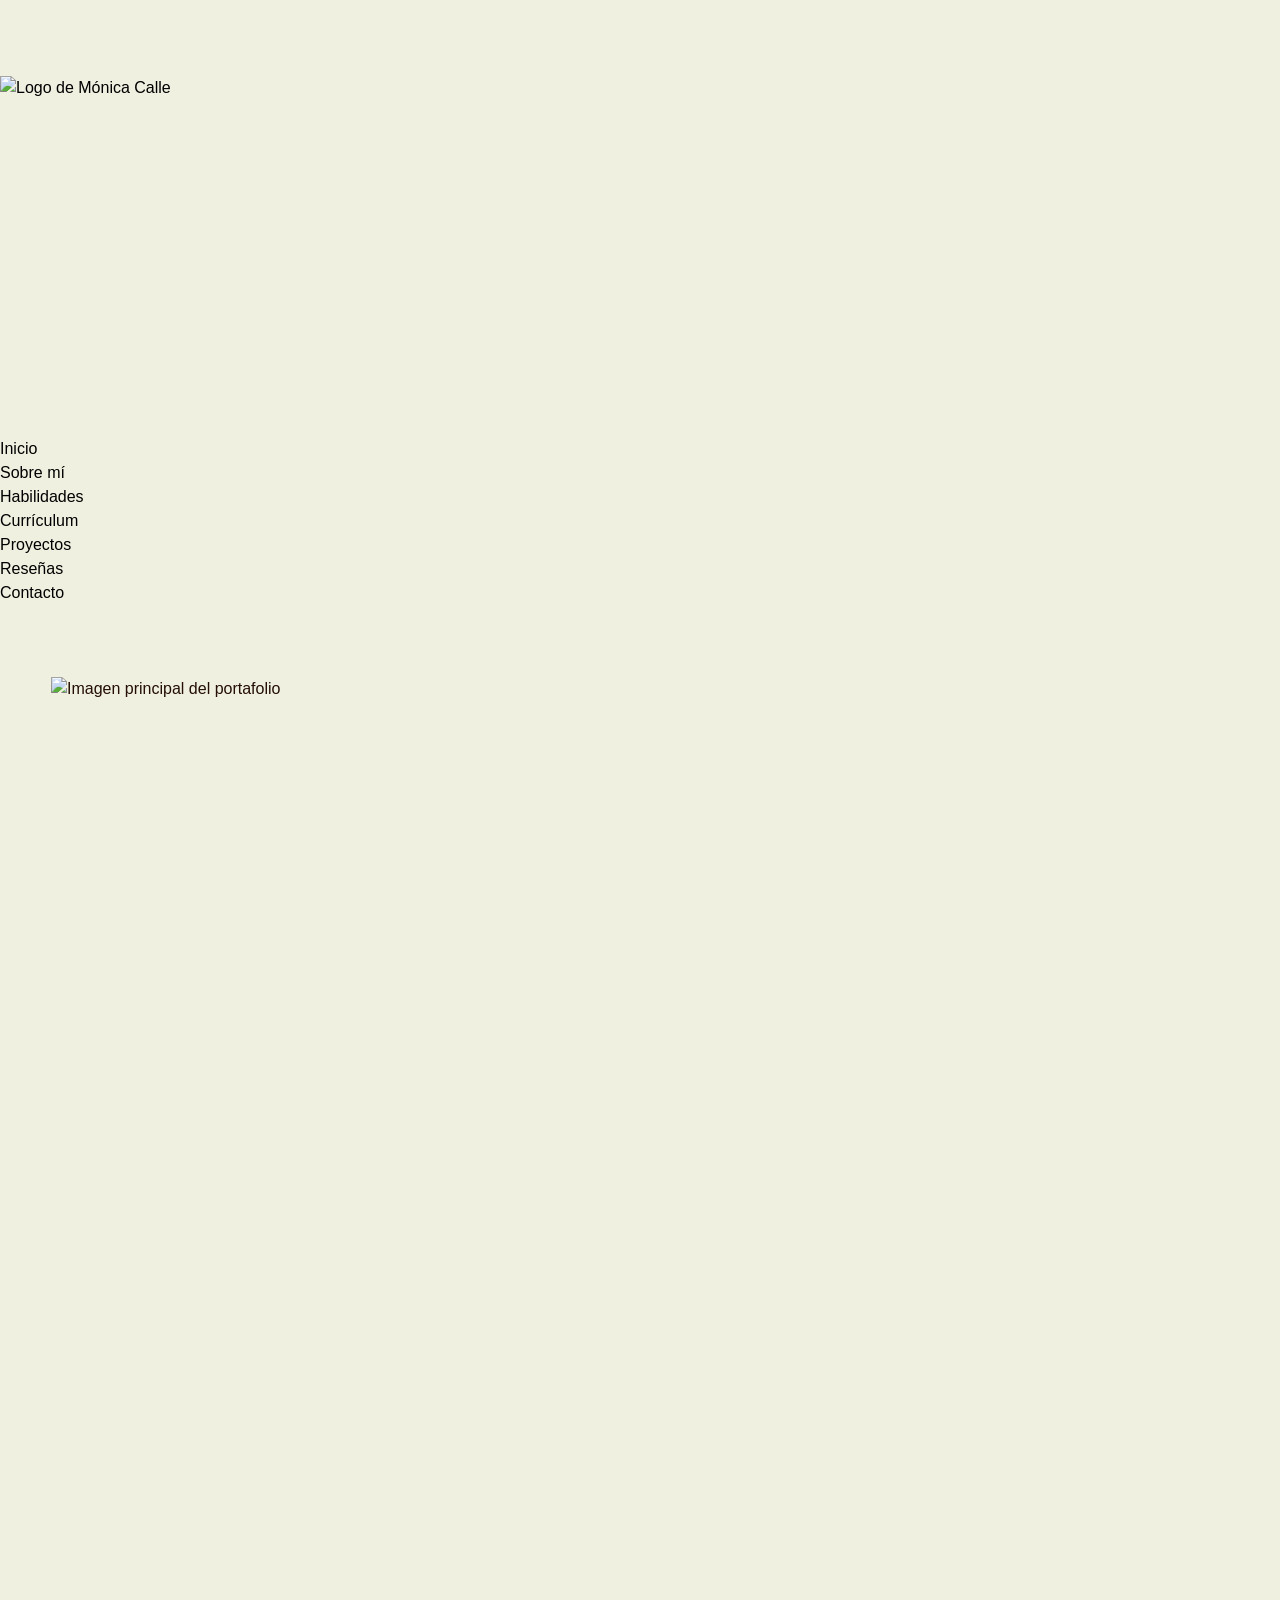
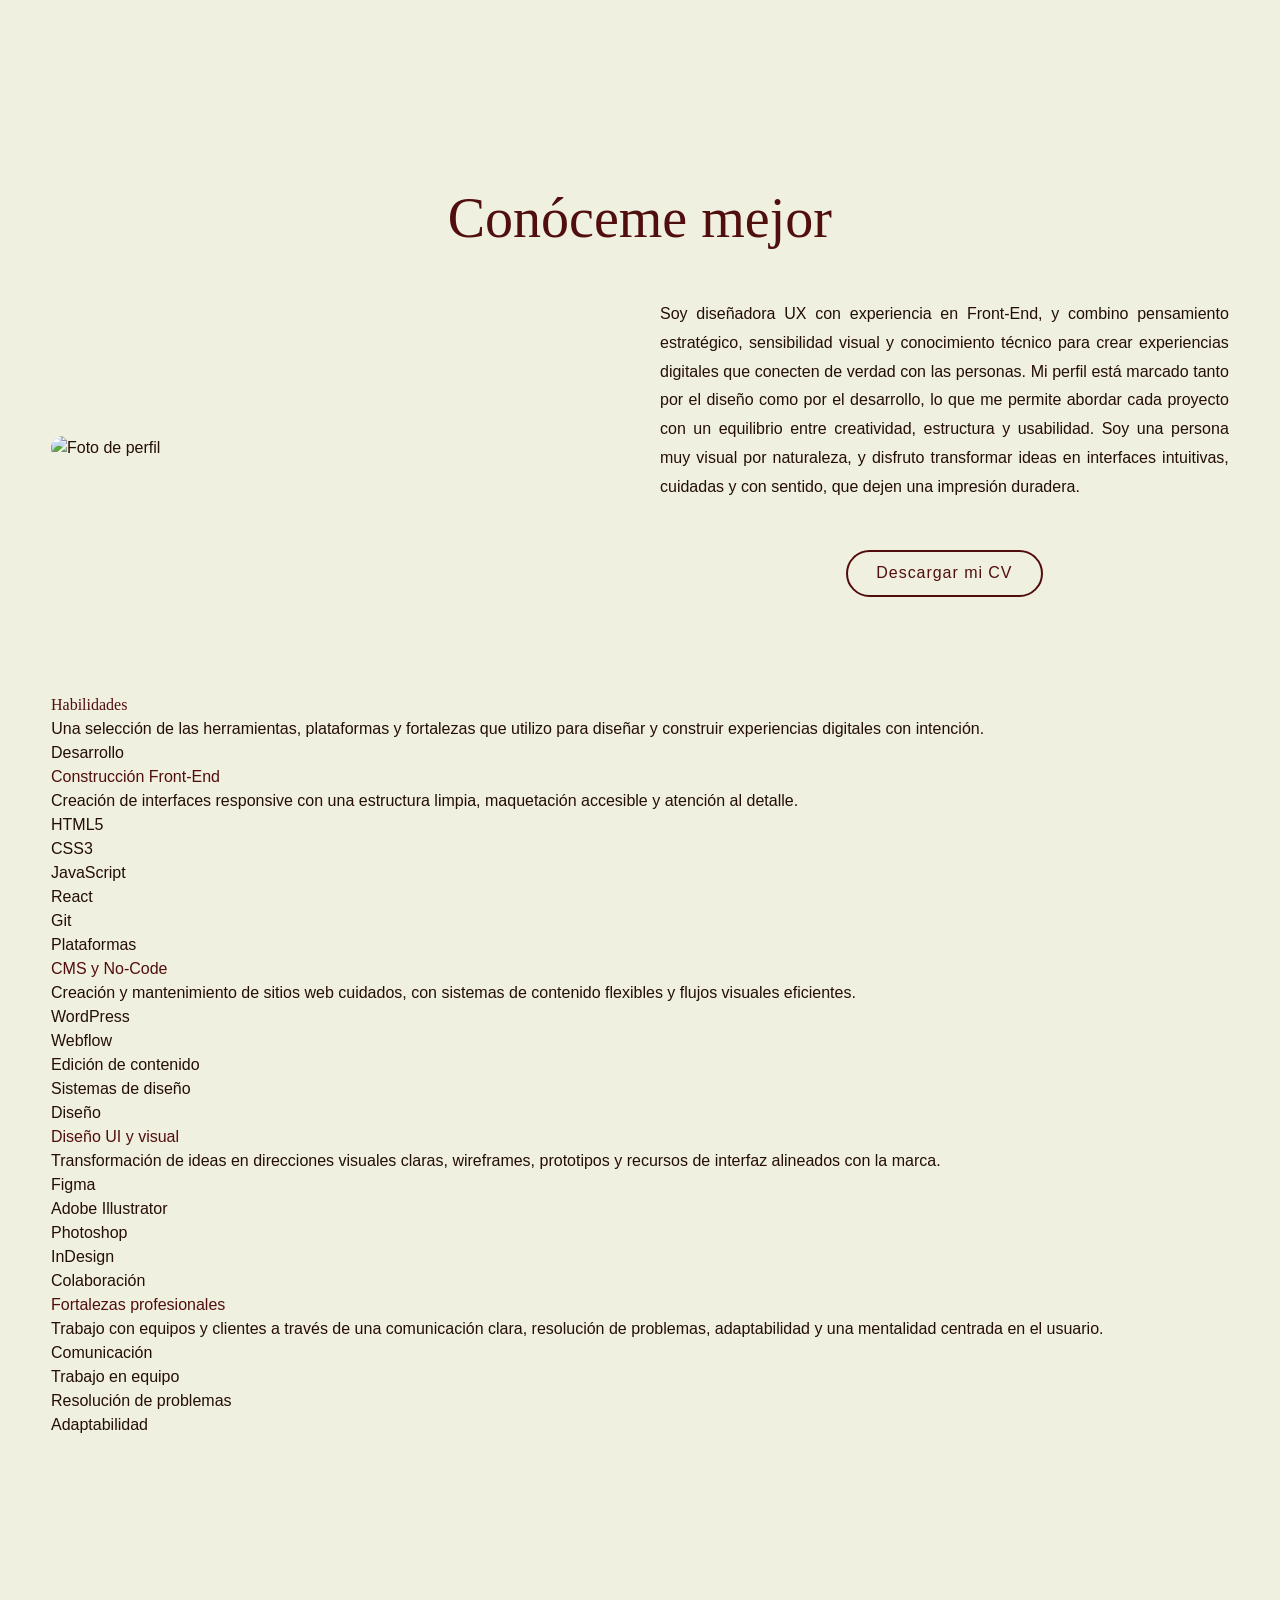
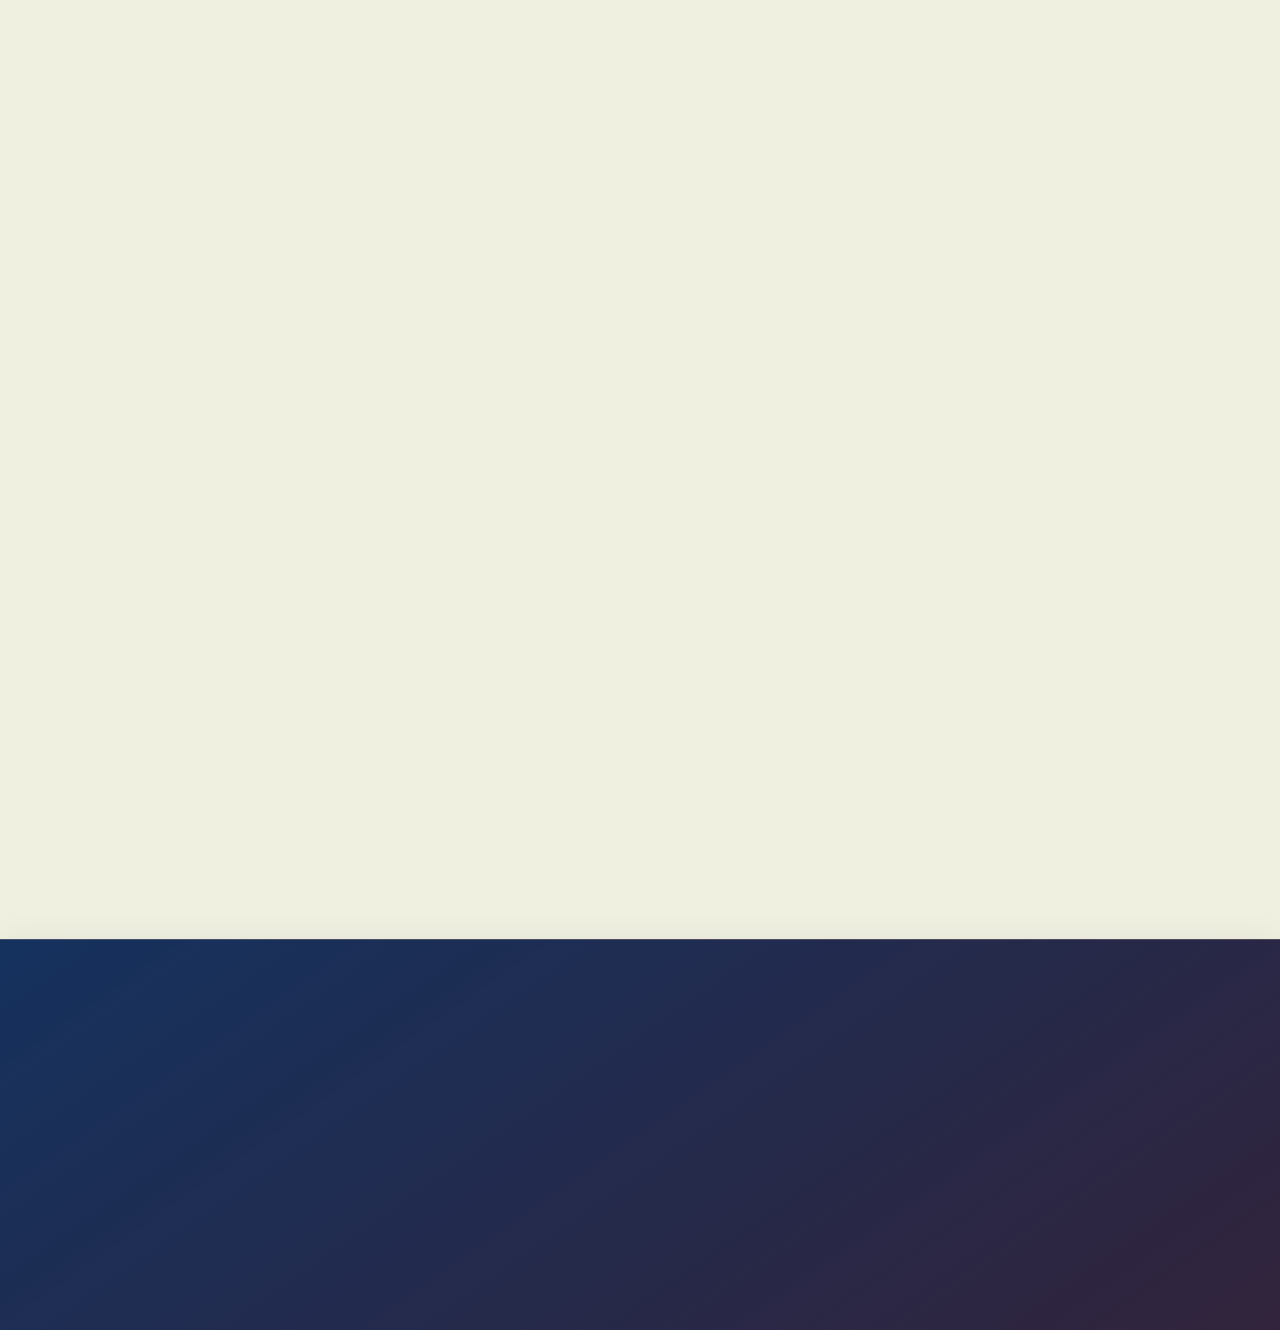
==== commit 22f1e696: "cambios en seo" ====
--- a/index.html
+++ b/index.html
@@ -865,13 +865,6 @@
         </main>
 
         <footer class="footer" id="footer">
-            <a href="#home" class="footer__up" title="Volver arriba">
-                <svg class="footer__up-icon" xmlns="http://www.w3.org/2000/svg" viewBox="0 0 448 512">
-                    <path
-                        d="M246.6 41.4c-12.5-12.5-32.8-12.5-45.3 0l-160 160c-12.5 12.5-12.5 32.8 0 45.3s32.8 12.5 45.3 0L224 109.3 361.4 246.6c12.5 12.5 32.8 12.5 45.3 0s12.5-32.8 0-45.3l-160-160zm160 352l-160-160c-12.5-12.5-32.8-12.5-45.3 0l-160 160c-12.5 12.5-12.5 32.8 0 45.3s32.8 12.5 45.3 0L224 301.3 361.4 438.6c12.5 12.5 32.8 12.5 45.3 0s12.5-32.8 0-45.3z"
-                    />
-                </svg>
-            </a>
             <div class="footer__wrapper">
                 <div class="footer__brand">
                     <a href="#home" class="footer__logo" title="Ir al inicio">
--- a/css/main.css
+++ b/css/main.css
@@ -271,7 +271,8 @@
   transition:
     transform 0.35s ease,
     box-shadow 0.35s ease,
-    border-color 0.35s ease;
+    border-color 0.35s ease,
+    background-color 0.35s ease;
 }
 
 .skills__card:hover,
--- a/css/reviews.css
+++ b/css/reviews.css
@@ -81,19 +81,25 @@
   padding: 0.6rem 1.8rem;
   font-weight: 400;
   border-radius: 3rem;
-  background: var(--primary);
-  border: 2px solid var(--main-color);
-  color: #f5f4d8;
+  background: var(--secondary);
+  border: 1px solid var(--main-color);
+  color: var(--main-color);
   cursor: pointer;
-  transition: background 0.4s ease;
+  transition:
+    background 0.4s ease,
+    color 0.4s ease,
+    box-shadow 0.4s ease,
+    transform 0.25s ease;
   width: 100%;
   max-width: 220px;
+  box-shadow: 0 10px 24px rgba(12, 42, 88, 0.08);
 }
 
 .carousel__btn:hover,
 .carousel__btn:active {
   background: var(--main-color);
   color: var(--secondary);
+  transform: translateY(-2px);
   box-shadow: 0 8px 20px rgba(0, 0, 0, 0.2);
 }
 
--- a/css/footer.css
+++ b/css/footer.css
@@ -0,0 +1,149 @@
+.footer {
+  position: relative;
+  z-index: 2;
+  padding-top: 2.5rem;
+  width: 100%;
+  background:
+    linear-gradient(145deg, rgba(12, 42, 88, 0.96), rgba(38, 23, 50, 0.94));
+  border-top: 1px solid rgba(243, 242, 207, 0.18);
+  box-shadow: 0 20px 42px rgba(12, 42, 88, 0.18);
+}
+
+.footer__wrapper {
+  width: min(100%, 1180px);
+  margin: 0 auto;
+  padding: 2rem clamp(1.5rem, 5vw, 4rem);
+  display: grid;
+  grid-template-columns: 1fr;
+  gap: 1.5rem;
+  align-items: center;
+  border-radius: 0;
+  background: transparent;
+  border-top: 0;
+  box-shadow: none;
+  color: #f3f2cf;
+}
+
+.footer__brand {
+  display: flex;
+  flex-direction: column;
+  align-items: center;
+  text-align: center;
+  gap: 0.85rem;
+}
+
+.footer__contact {
+  display: flex;
+  flex-direction: column;
+  align-items: center;
+  gap: 0.9rem;
+  text-align: center;
+}
+
+.footer__logo {
+  display: block;
+}
+
+.footer__logo-img {
+  width: auto;
+  height: 48px;
+  max-width: 100%;
+  object-fit: contain;
+}
+
+.footer__title {
+  font-family: var(--font-heading);
+  font-size: clamp(1.8rem, 4vw, 2.6rem);
+  line-height: 1.15;
+  color: #f3f2cf;
+  margin: 0;
+  max-width: 12ch;
+}
+
+.footer__text {
+  max-width: 34ch;
+  font-size: 1rem;
+  line-height: 1.7;
+  color: rgba(243, 242, 207, 0.84);
+}
+
+.footer__mail {
+  display: inline-block;
+  color: #f3f2cf;
+  font-size: 1rem;
+  font-weight: 500;
+  text-decoration: underline;
+  text-underline-offset: 0.2rem;
+}
+
+.footer__social-icons {
+  display: flex;
+  flex-wrap: wrap;
+  justify-content: center;
+  gap: 0.75rem;
+}
+
+.footer__social-link {
+  display: inline-flex;
+  align-items: center;
+  gap: 0.65rem;
+  padding: 0.75rem 1rem;
+  border-radius: 999px;
+  border: 1px solid rgba(243, 242, 207, 0.16);
+  background: rgba(243, 242, 207, 0.08);
+  color: #f3f2cf;
+  transition:
+    transform 0.25s ease,
+    background 0.25s ease,
+    border-color 0.25s ease;
+}
+
+.footer__social-link:hover {
+  transform: translateY(-2px);
+  background: rgba(243, 242, 207, 0.14);
+  border-color: rgba(243, 242, 207, 0.28);
+}
+
+.footer__icon {
+  width: 18px;
+  height: 18px;
+  fill: currentColor;
+  flex-shrink: 0;
+}
+
+.footer__note {
+  font-size: 0.92rem;
+  letter-spacing: 0.04em;
+  color: rgba(243, 242, 207, 0.7);
+}
+
+@media (min-width: 900px) {
+  .footer__wrapper {
+    grid-template-columns: minmax(0, 1fr) minmax(280px, 0.85fr);
+    padding: 2.4rem clamp(2rem, 6vw, 5rem);
+  }
+
+  .footer__brand,
+  .footer__contact {
+    align-items: flex-start;
+    text-align: left;
+  }
+
+  .footer__contact {
+    justify-self: end;
+  }
+
+  .footer__social-icons {
+    justify-content: flex-start;
+  }
+}
+
+@media (max-width: 768px) {
+  .footer__logo-img {
+    height: 42px;
+  }
+
+  .footer__title {
+    max-width: 100%;
+  }
+}
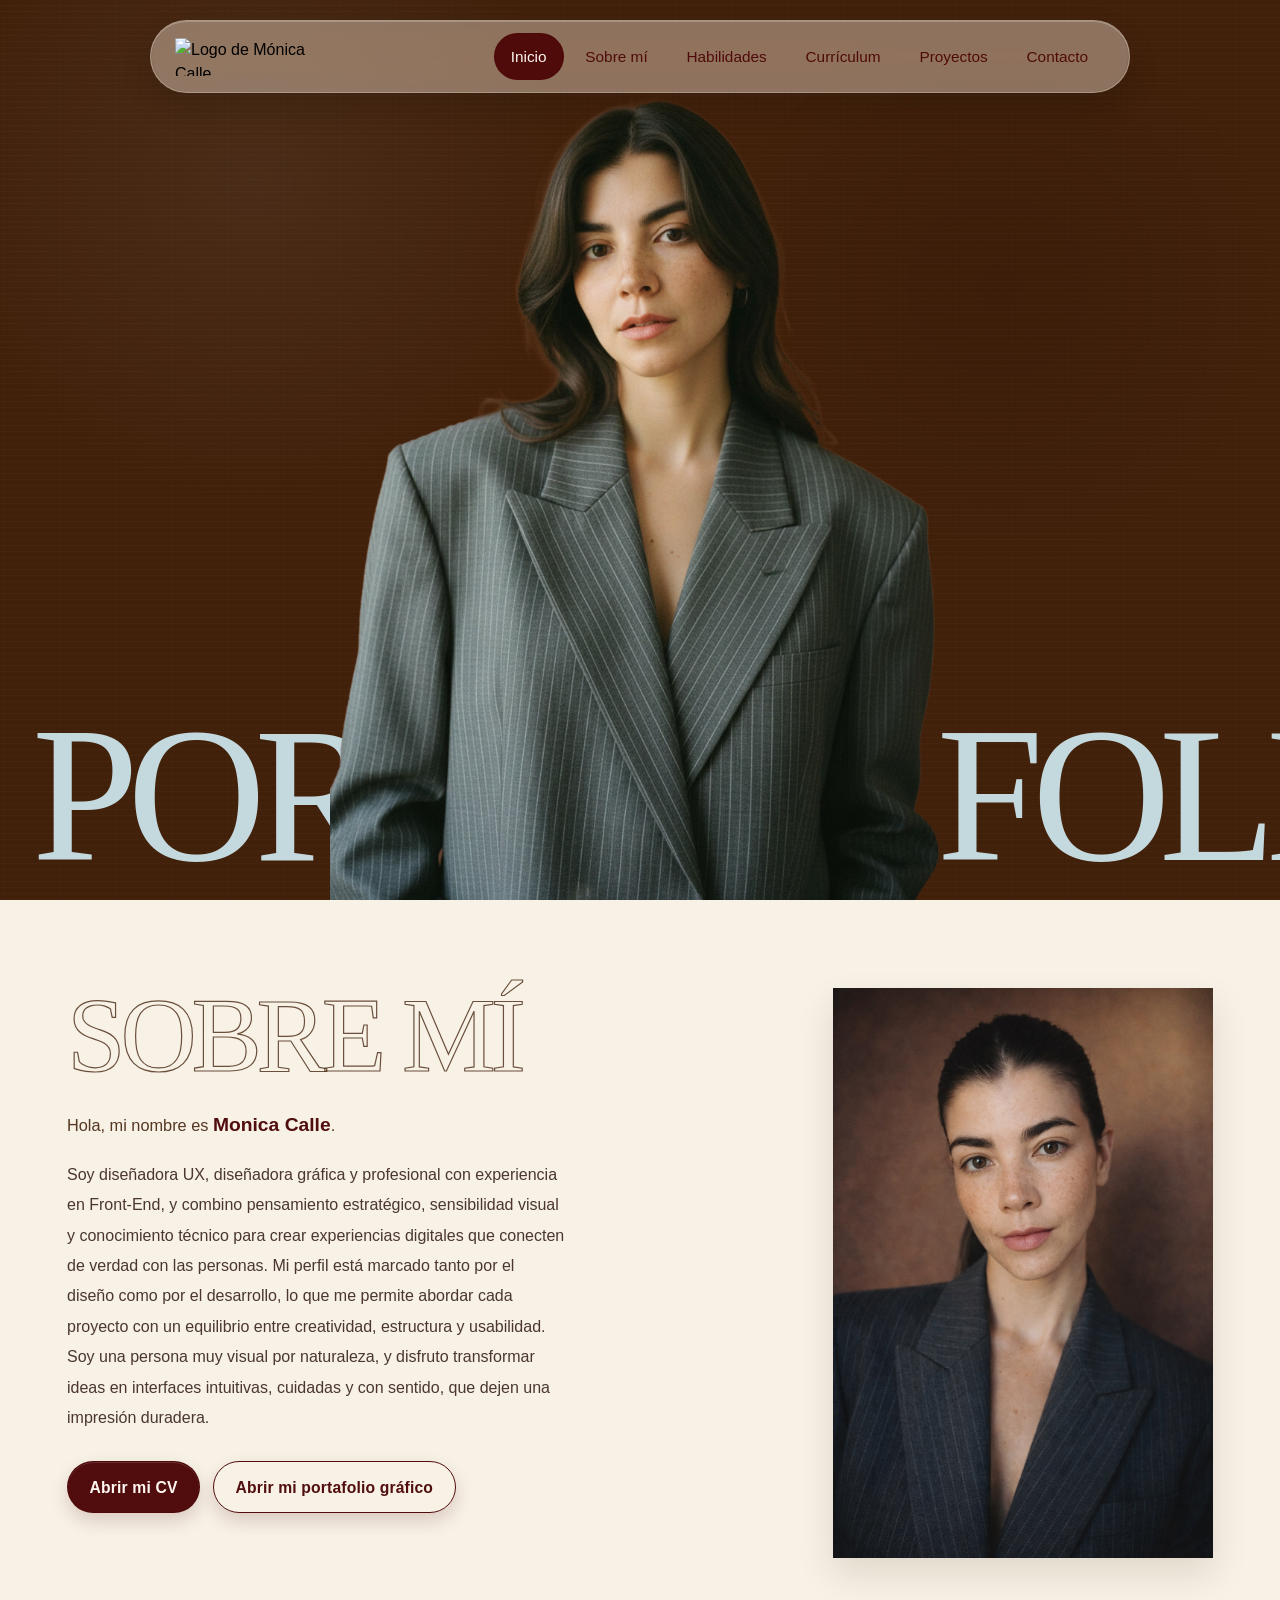
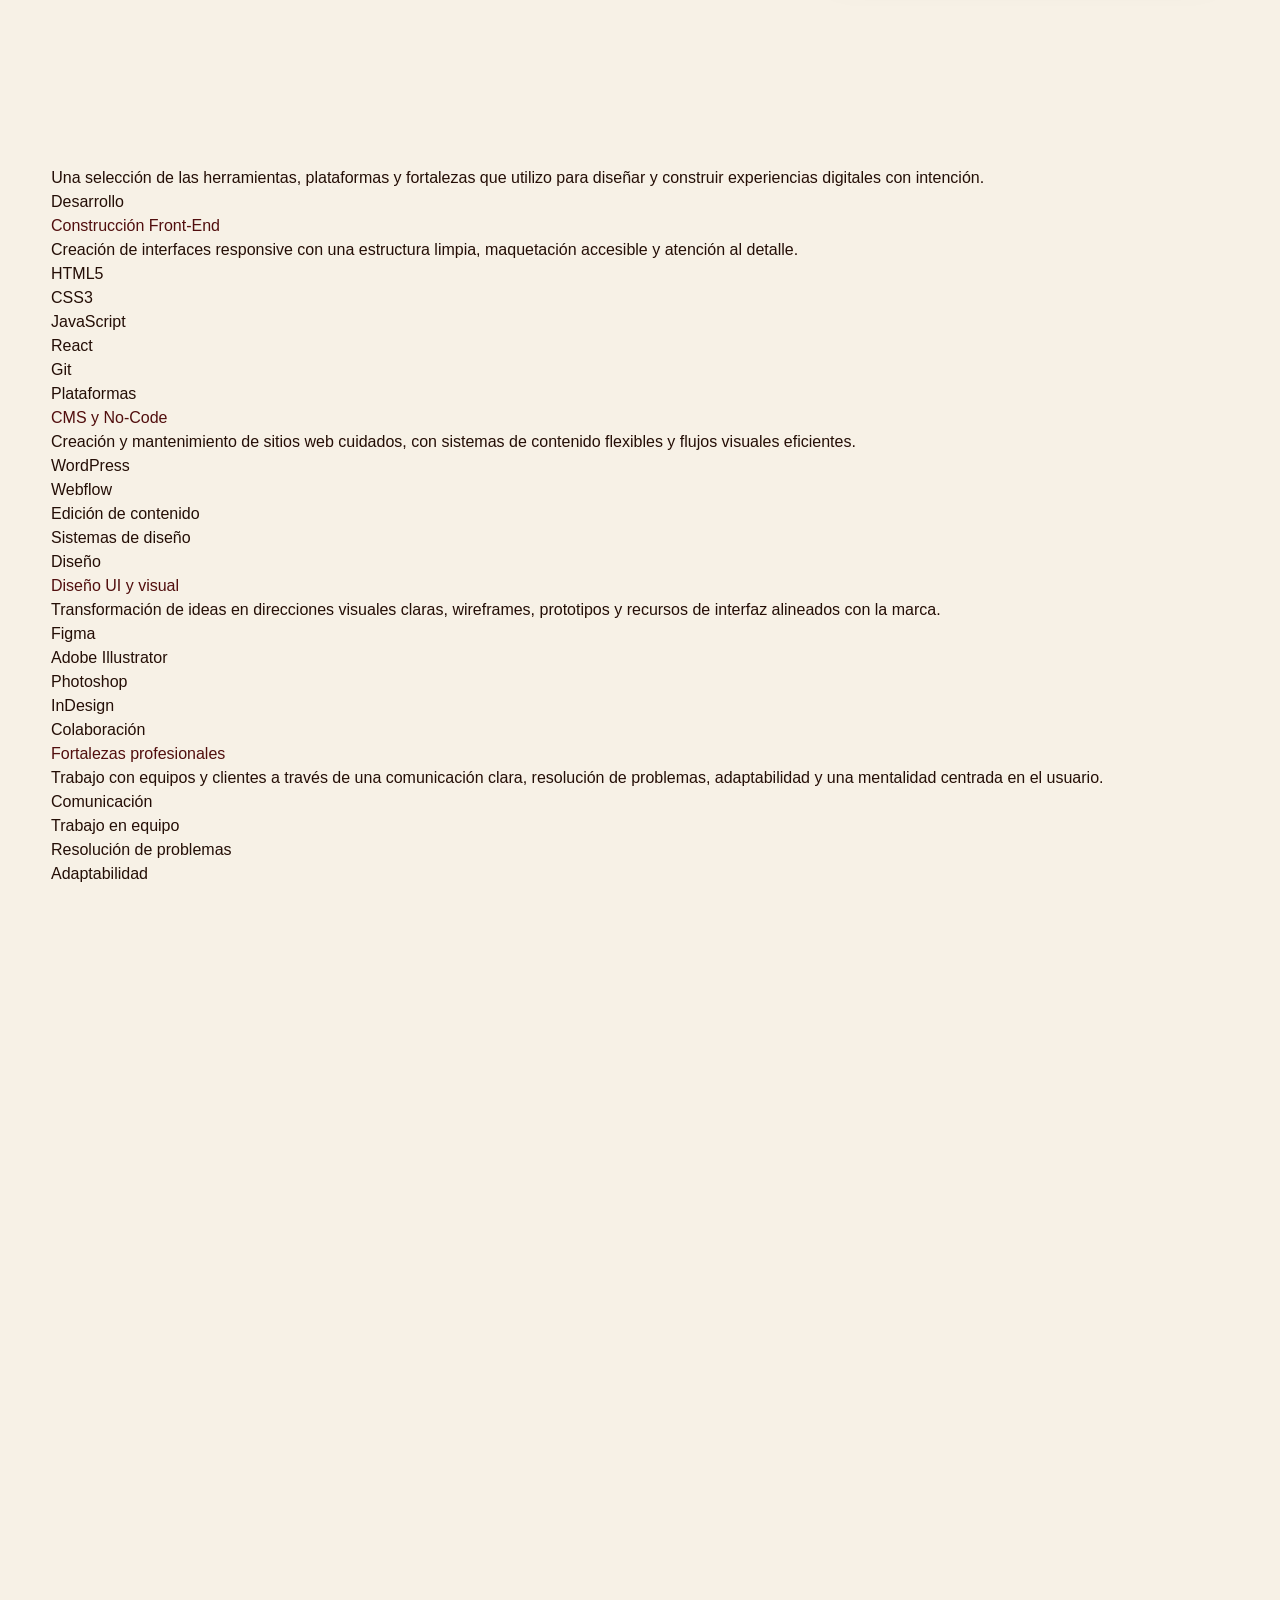
==== commit f1359c6b: "cambios generales" ====
--- a/index.html
+++ b/index.html
@@ -49,7 +49,6 @@
         <link rel="stylesheet" href="css/skills.css" />
         <link rel="stylesheet" href="css/curriculum.css" />
         <link rel="stylesheet" href="css/projects.css" />
-        <link rel="stylesheet" href="css/reviews.css" />
         <link rel="stylesheet" href="css/contact.css" />
         <link rel="stylesheet" href="css/footer.css" />
 
@@ -161,9 +160,6 @@
                         <a class="navbar__link" href="#projects" title="Explorar mis proyectos">Proyectos</a>
                     </li>
                     <li>
-                        <a class="navbar__link" href="#reviews" title="Ver reseñas y comentarios">Reseñas</a>
-                    </li>
-                    <li>
                         <a class="navbar__link" href="#contact" title="Ponte en contacto conmigo">Contacto</a>
                     </li>
                 </ul>
@@ -173,57 +169,91 @@
         <main>
             <section class="home" id="home">
                 <div class="home__wrapper">
-                    <picture>
-                        <source srcset="/assets/images/fondohero.png" media="(min-width: 769px)" type="image/png" />
-                        <img
-                            class="home__hero-image"
-                            src="/assets/images/mobile.png"
-                            alt="Imagen principal del portafolio"
-                            width="1107"
-                            height="898"
-                            loading="eager"
-                            fetchpriority="high"
-                            decoding="async"
-                        />
-                    </picture>
+                    <div class="home__stage">
+                        <h1 class="home__title">
+                            <span class="home__title-word home__title-word--left" aria-hidden="true">
+                                <span class="home__letter" style="--i: 0">P</span>
+                                <span class="home__letter" style="--i: 1">O</span>
+                                <span class="home__letter" style="--i: 2">R</span>
+                                <span class="home__letter" style="--i: 3">T</span>
+                                <span class="home__letter" style="--i: 4">A</span>
+                            </span>
+                            <span class="visually-hidden">PORTAFOLIO</span>
+                            <span class="home__title-word home__title-word--right" aria-hidden="true">
+                                <span class="home__letter" style="--i: 5">F</span>
+                                <span class="home__letter" style="--i: 6">O</span>
+                                <span class="home__letter" style="--i: 7">L</span>
+                                <span class="home__letter" style="--i: 8">I</span>
+                                <span class="home__letter" style="--i: 9">O</span>
+                            </span>
+                        </h1>
+                        <div class="home__media">
+                            <img
+                                class="home__hero-image"
+                                src="/assets/profilepicture.png"
+                                alt="Foto de perfil para el hero del portafolio"
+                                width="832"
+                                height="1248"
+                                loading="eager"
+                                fetchpriority="high"
+                                decoding="async"
+                            />
+                        </div>
+                    </div>
                 </div>
             </section>
 
             <section class="about" id="about">
                 <div class="about__wrapper">
-                    <h2 class="about__title">Conóceme mejor</h2>
-
                     <div class="about__grid">
+                        <div class="about__content">
+                            <div class="about__intro">
+                                <h2 class="about__title">SOBRE MÍ</h2>
+                            </div>
+
+                            <p class="about__subtitle">
+                                Hola, mi nombre es <span class="about__subtitle-name">Monica Calle</span>.
+                            </p>
+
+                            <p class="about__description">
+                                Soy diseñadora UX, diseñadora gráfica y profesional con experiencia en Front-End, y
+                                combino pensamiento estratégico, sensibilidad visual y conocimiento técnico para crear
+                                experiencias digitales que conecten de verdad con las personas. Mi perfil está marcado
+                                tanto por el diseño como por el desarrollo, lo que me permite abordar cada proyecto
+                                con un equilibrio entre creatividad, estructura y usabilidad. Soy una persona muy
+                                visual por naturaleza, y disfruto transformar ideas en interfaces intuitivas,
+                                cuidadas y con sentido, que dejen una impresión duradera.
+                            </p>
+
+                            <div class="about__actions">
+                                <a
+                                    class="about__btn"
+                                    href="/assets/curriculum/Monicacalle_cv.pdf"
+                                    target="_blank"
+                                    rel="noreferrer noopener"
+                                >
+                                    Abrir mi CV
+                                </a>
+
+                                <a
+                                    class="about__btn about__btn--ghost"
+                                    href="/assets/portafolio grafico.pdf"
+                                    target="_blank"
+                                    rel="noreferrer noopener"
+                                >
+                                    Abrir mi portafolio gráfico
+                                </a>
+                            </div>
+                        </div>
+
                         <div class="about__img-container">
                             <img
                                 class="about__img"
-                                src="/assets/images/Asset 3.png"
+                                src="/assets/images/A3842F83-2B71-4865-86AB-E1A4CF8BF287.PNG"
                                 alt="Foto de perfil"
                                 loading="lazy"
                                 decoding="async"
                             />
-                        </div>
-
-                        <div class="about__content">
-                            <p class="about__description">
-                                Soy diseñadora UX con experiencia en Front-End, y combino pensamiento estratégico,
-                                sensibilidad visual y conocimiento técnico para crear experiencias digitales que
-                                conecten de verdad con las personas. Mi perfil está marcado tanto por el diseño como
-                                por el desarrollo, lo que me permite abordar cada proyecto con un equilibrio entre
-                                creatividad, estructura y usabilidad. Soy una persona muy visual por naturaleza, y
-                                disfruto transformar ideas en interfaces intuitivas, cuidadas y con sentido, que
-                                dejen una impresión duradera.
-                            </p>
-
-                            <a
-                                class="about__btn"
-                                href="/assets/curriculum/Monicacalle_cv.pdf"
-                                download="cv-monica-calle.pdf"
-                                target="_blank"
-                                rel="noreferrer"
-                            >
-                                Descargar mi CV
-                            </a>
                         </div>
                     </div>
                 </div>
@@ -411,8 +441,16 @@
                     <h2 class="projects__title">Proyectos en los que he trabajado</h2>
 
                     <div class="projects__category">
-                        <h3 class="projects__category-title">Proyectos UX/UI</h3>
-                        <div class="projects__gallery">
+                        <div class="projects__category-intro">
+                            <span class="projects__eyebrow">01</span>
+                            <h3 class="projects__category-title">Proyectos UX/UI</h3>
+                            <p class="projects__category-description">
+                                Aplicaciones y conceptos digitales donde combino investigación, estructura y una
+                                dirección visual cuidada para construir experiencias claras y memorables.
+                            </p>
+                        </div>
+
+                        <div class="projects__gallery projects__gallery--duo">
                             <article class="project-card">
                                 <img
                                     class="project-card__img"
@@ -464,9 +502,17 @@
                     </div>
 
                     <div class="projects__category">
-                        <h3 class="projects__category-title">Sitios web que he creado</h3>
-                        <div class="projects__gallery">
-                            <article class="project-card">
+                        <div class="projects__category-intro">
+                            <span class="projects__eyebrow">02</span>
+                            <h3 class="projects__category-title">Sitios web que he creado</h3>
+                            <p class="projects__category-description">
+                                Webs desarrolladas con WordPress, Webflow y front-end a medida, pensadas para unir
+                                marca, funcionalidad y detalle visual en una misma experiencia.
+                            </p>
+                        </div>
+
+                        <div class="projects__gallery projects__gallery--editorial">
+                            <article class="project-card project-card--tall">
                                 <img
                                     class="project-card__img"
                                     src="/assets/images/isabellamendozaweb.webp"
@@ -581,9 +627,17 @@
                     </div>
 
                     <div class="projects__category">
-                        <h3 class="projects__category-title">Proyecto creativo</h3>
-                        <div class="projects__gallery">
-                            <article class="project-card">
+                        <div class="projects__category-intro">
+                            <span class="projects__eyebrow">03</span>
+                            <h3 class="projects__category-title">Proyecto creativo</h3>
+                            <p class="projects__category-description">
+                                Piezas de branding y campañas donde exploro una estética más editorial, expresiva y
+                                conceptual, sin perder claridad ni coherencia visual.
+                            </p>
+                        </div>
+
+                        <div class="projects__gallery projects__gallery--creative">
+                            <article class="project-card project-card--wide">
                                 <img
                                     class="project-card__img"
                                     src="/assets/images/Artboard 1.png"
@@ -643,150 +697,6 @@
                 </div>
             </section>
 
-            <section class="reviews" id="reviews">
-                <div class="reviews__container">
-                    <h2 class="reviews__title">Testimonios</h2>
-
-                    <div class="carousel" id="reviewsCarousel">
-                        <div class="carousel__track" id="carouselTrack">
-                            <article class="carousel__card">
-                                <div class="carousel__card-inner">
-                                    <img
-                                        src="/assets/images/tomas.webp"
-                                        alt="Tomás"
-                                        class="carousel__card-img"
-                                        width="100"
-                                        height="100"
-                                        loading="lazy"
-                                        decoding="async"
-                                    />
-                                    <h3 class="carousel__card-name">Tomás</h3>
-                                    <h4 class="carousel__card-role">Líder de Front-End en Paktolus</h4>
-                                    <p class="carousel__card-desc">
-                                        Mónica es una persona extremadamente trabajadora y dedicada. Tuve el placer de
-                                        trabajar con ella y fue una gran experiencia. Destaca por su capacidad de
-                                        trabajo en equipo, tanto al dar como al recibir feedback. Siempre está
-                                        dispuesta a aprender y a compartir lo que sabe.
-                                    </p>
-                                </div>
-                            </article>
-
-                            <article class="carousel__card">
-                                <div class="carousel__card-inner">
-                                    <img
-                                        src="/assets/images/matias.webp"
-                                        alt="Matías"
-                                        class="carousel__card-img"
-                                        width="100"
-                                        height="100"
-                                        loading="lazy"
-                                        decoding="async"
-                                    />
-                                    <h3 class="carousel__card-name">Matías</h3>
-                                    <h4 class="carousel__card-role">Desarrollador Full Stack</h4>
-                                    <p class="carousel__card-desc">
-                                        Trabajé con Mónica en el equipo de Enerlink. Me gustaría destacar su
-                                        proactividad en la colaboración, su comunicación clara y sus habilidades
-                                        técnicas. Fue un placer compartir equipo con ella.
-                                    </p>
-                                </div>
-                            </article>
-
-                            <article class="carousel__card">
-                                <div class="carousel__card-inner">
-                                    <img
-                                        src="/assets/images/geanina.webp"
-                                        alt="Giannina"
-                                        class="carousel__card-img"
-                                        width="100"
-                                        height="100"
-                                        loading="lazy"
-                                        decoding="async"
-                                    />
-                                    <h3 class="carousel__card-name">Giannina</h3>
-                                    <h4 class="carousel__card-role">Coordinadora de Relaciones Corporativas</h4>
-                                    <p class="carousel__card-desc">
-                                        Mónica supervisó mis estudios en 4Geeks Academy. Siempre estuvo disponible
-                                        para responder preguntas y generar confianza gracias a su actitud empática. Es
-                                        una persona dedicada y perseverante.
-                                    </p>
-                                </div>
-                            </article>
-
-                            <article class="carousel__card">
-                                <div class="carousel__card-inner">
-                                    <img
-                                        src="/assets/images/ricardo.webp"
-                                        alt="Ricardo"
-                                        class="carousel__card-img"
-                                        width="100"
-                                        height="100"
-                                        loading="lazy"
-                                        decoding="async"
-                                    />
-                                    <h3 class="carousel__card-name">Ricardo</h3>
-                                    <h4 class="carousel__card-role">Desarrollador Full Stack</h4>
-                                    <p class="carousel__card-desc">
-                                        Conocí a Mónica durante la certificación de Full Stack Developer en 4Geeks
-                                        Academy, donde era asistente de docencia. Sus revisiones constantes de
-                                        proyectos, sus consejos y su apoyo fueron de lo mejor que recibí durante todo
-                                        el proceso.
-                                    </p>
-                                </div>
-                            </article>
-
-                            <article class="carousel__card">
-                                <div class="carousel__card-inner">
-                                    <img
-                                        src="/assets/images/julio.webp"
-                                        alt="Julio"
-                                        class="carousel__card-img"
-                                        width="100"
-                                        height="100"
-                                        loading="lazy"
-                                        decoding="async"
-                                    />
-                                    <h3 class="carousel__card-name">Julio</h3>
-                                    <h4 class="carousel__card-role">Desarrollador Full Stack</h4>
-                                    <p class="carousel__card-desc">
-                                        Mónica siempre ha sido muy resolutiva, proactiva y comprometida con entregar
-                                        un trabajo excelente. Disfruté mucho la experiencia de trabajar contigo,
-                                        Mónica. Gracias por apoyar siempre la mejora continua de nuestro proyecto del
-                                        curso.
-                                    </p>
-                                </div>
-                            </article>
-
-                            <article class="carousel__card">
-                                <div class="carousel__card-inner">
-                                    <img
-                                        src="/assets/images/nicolas.webp"
-                                        alt="Nicolás"
-                                        class="carousel__card-img"
-                                        width="100"
-                                        height="100"
-                                        loading="lazy"
-                                        decoding="async"
-                                    />
-                                    <h3 class="carousel__card-name">Nicolás</h3>
-                                    <h4 class="carousel__card-role">Desarrollador Full Stack</h4>
-                                    <p class="carousel__card-desc">
-                                        Mónica es una excelente persona con quien trabajar, siempre dispuesta a ayudar
-                                        y a compartir su conocimiento con los demás. Trabajamos juntos en un proyecto
-                                        y siempre hubo muy buena comunicación.
-                                    </p>
-                                </div>
-                            </article>
-                        </div>
-                    </div>
-
-                    <div class="carousel__controls">
-                        <button class="carousel__btn" title="Ver el testimonio anterior" id="prevBtn">Anterior</button>
-                        <button class="carousel__btn" title="Ver el siguiente testimonio" id="nextBtn">Siguiente</button>
-                    </div>
-                </div>
-            </section>
-
             <section class="contact" id="contact">
                 <div class="contact__wrapper">
                     <div class="contact__intro">
@@ -866,69 +776,115 @@
 
         <footer class="footer" id="footer">
             <div class="footer__wrapper">
-                <div class="footer__brand">
-                    <a href="#home" class="footer__logo" title="Ir al inicio">
-                        <img
-                            class="footer__logo-img"
-                            src="/assets/images/LOGONEGATIVO.png"
-                            alt="Logo de Mónica Calle"
-                            loading="lazy"
-                            decoding="async"
-                        />
-                    </a>
-                    <h4 class="footer__title">Construyamos algo bonito y útil.</h4>
-                    <p class="footer__text">Desarrollo front-end y diseño con un enfoque cuidado y orientado al detalle.</p>
+                <div class="footer__top">
+                    <div class="footer__brand">
+                        <a href="#home" class="footer__logo" title="Ir al inicio">
+                            <img
+                                class="footer__logo-img"
+                                src="/assets/images/Asset 4.png"
+                                alt="Logo de Mónica Calle"
+                                loading="lazy"
+                                decoding="async"
+                            />
+                        </a>
+                        <p class="footer__text">
+                            Portafolio de Mónica Calle. Diseño UX/UI, diseño gráfico y desarrollo front-end con una
+                            mirada visual, estratégica y cuidada.
+                        </p>
+
+                        <div class="footer__social-icons">
+                            <a
+                                class="footer__social-link"
+                                target="_blank"
+                                rel="noreferrer"
+                                title="Visitar mi perfil de LinkedIn"
+                                href="https://www.linkedin.com/in/monica-calle-betancourt/"
+                                aria-label="LinkedIn"
+                            >
+                                <svg class="footer__icon" title="LinkedIn" xmlns="http://www.w3.org/2000/svg">
+                                    <use href="#icon-linkedin"></use>
+                                </svg>
+                            </a>
+                            <a
+                                class="footer__social-link"
+                                target="_blank"
+                                rel="noreferrer"
+                                title="Visitar mi perfil de GitHub"
+                                href="https://github.com/monicacalle"
+                                aria-label="GitHub"
+                            >
+                                <svg class="footer__icon" title="GitHub" xmlns="http://www.w3.org/2000/svg">
+                                    <use href="#icon-github"></use>
+                                </svg>
+                            </a>
+                            <a
+                                class="footer__social-link"
+                                target="_blank"
+                                rel="noreferrer"
+                                title="Visitar mi perfil de Instagram"
+                                href="https://www.instagram.com/monica_calle_b/"
+                                aria-label="Instagram"
+                            >
+                                <svg class="footer__icon" title="Instagram" xmlns="http://www.w3.org/2000/svg">
+                                    <use href="#icon-instagram"></use>
+                                </svg>
+                            </a>
+                        </div>
+                    </div>
+
+                    <div class="footer__nav">
+                        <div class="footer__col">
+                            <h4 class="footer__heading">Explora</h4>
+                            <a class="footer__link" href="#about">Sobre mí</a>
+                            <a class="footer__link" href="#skills">Habilidades</a>
+                            <a class="footer__link" href="#curriculum">Currículum</a>
+                            <a class="footer__link" href="#projects">Proyectos</a>
+                        </div>
+
+                        <div class="footer__col">
+                            <h4 class="footer__heading">Perfil</h4>
+                            <a class="footer__link" href="#contact">Contacto</a>
+                            <a class="footer__link" href="mailto:monicacalle369@gmail.com">Correo</a>
+                            <a
+                                class="footer__link"
+                                href="/assets/curriculum/Monicacalle_cv.pdf"
+                                target="_blank"
+                                rel="noreferrer noopener"
+                            >
+                                Abrir CV
+                            </a>
+                            <a
+                                class="footer__link"
+                                href="/assets/portafolio grafico.pdf"
+                                target="_blank"
+                                rel="noreferrer noopener"
+                            >
+                                Portafolio gráfico
+                            </a>
+                        </div>
+
+                        <div class="footer__col">
+                            <h4 class="footer__heading">Áreas</h4>
+                            <p class="footer__meta">UX/UI Design</p>
+                            <p class="footer__meta">Diseño gráfico</p>
+                            <p class="footer__meta">Front-End</p>
+                            <p class="footer__meta">WordPress</p>
+                        </div>
+                    </div>
                 </div>
 
-                <div class="footer__contact">
-                    <a class="footer__mail" href="mailto:monicacalle369@gmail.com">monicacalle369@gmail.com</a>
-
-                    <div class="footer__social-icons">
-                        <a
-                            class="footer__social-link"
-                            target="_blank"
-                            rel="noreferrer"
-                            title="Visitar mi perfil de LinkedIn"
-                            href="https://www.linkedin.com/in/monica-calle-betancourt/"
-                        >
-                            <svg class="footer__icon" title="LinkedIn" xmlns="http://www.w3.org/2000/svg">
-                                <use href="#icon-linkedin"></use>
-                            </svg>
-                            <span>LinkedIn</span>
-                        </a>
-                        <a
-                            class="footer__social-link"
-                            target="_blank"
-                            rel="noreferrer"
-                            title="Visitar mi perfil de GitHub"
-                            href="https://github.com/monicacalle"
-                        >
-                            <svg class="footer__icon" title="GitHub" xmlns="http://www.w3.org/2000/svg">
-                                <use href="#icon-github"></use>
-                            </svg>
-                            <span>GitHub</span>
-                        </a>
-                        <a
-                            class="footer__social-link"
-                            target="_blank"
-                            rel="noreferrer"
-                            title="Visitar mi perfil de Instagram"
-                            href="https://www.instagram.com/monica_calle_b/"
-                        >
-                            <svg class="footer__icon" title="Instagram" xmlns="http://www.w3.org/2000/svg">
-                                <use href="#icon-instagram"></use>
-                            </svg>
-                            <span>Instagram</span>
-                        </a>
-                    </div>
-
-                    <p class="footer__note">Portafolio de Mónica Calle</p>
+                <div class="footer__bottom">
+                    <p class="footer__note">© 2026 Mónica Calle. Todos los derechos reservados.</p>
+                    <div class="footer__legal">
+                        <a class="footer__legal-link" href="#home">Inicio</a>
+                        <a class="footer__legal-link" href="#projects">Proyectos</a>
+                        <a class="footer__legal-link" href="#contact">Contacto</a>
+                    </div>
                 </div>
             </div>
         </footer>
 
         <script src="js/header.js" defer></script>
-        <script src="js/reviews.js" defer></script>
         <script src="js/animations.js" defer></script>
     </body>
 </html>
--- a/css/main.css
+++ b/css/main.css
@@ -52,6 +52,8 @@
   --secondary: #b7cde4; /* Rich Wine - Color para el fondo principal o botones */
   --third: #acb3c6; /* Muted Blue - Para detalles, bordes o estados hover */
   --shadow: rgba(84, 83, 83, 0.5);
+  --hero-accent: #c4d9dd;
+  --hero-accent-dark: #42210b;
 
   /* Mantengo tus tamaños de fuente actuales */
   --main-title: clamp(2.6rem, 10vw, 4rem);
@@ -67,6 +69,7 @@
 html {
   scroll-behavior: smooth;
   font-size: 87.5%;
+  overflow-x: hidden;
 }
 
 h1,
@@ -120,21 +123,22 @@
 }
 
 body {
-  background-color: #f0f0e0f7;
+  background-color: #f7f1e6;
   font-family: "Geist", sans-serif;
   line-height: 1.5;
   overflow-x: hidden;
-  padding-top: var(--header-height);
+  padding-top: 0;
   text-rendering: optimizeLegibility;
 }
 section {
   min-height: auto;
-  padding: 3.5rem clamp(1rem, 4vw, 2rem);
+  padding: 5rem clamp(1rem, 4vw, 2rem);
   color: var(--text-color);
   background-size: cover;
   background-position: center;
   background-repeat: no-repeat;
   overflow-x: hidden;
+  scroll-margin-top: calc(var(--header-height) + 1.75rem);
 }
 
 .home__title,
@@ -163,12 +167,13 @@
   justify-content: center;
   padding: 0.7rem 1.4rem;
   border-radius: 999px;
-  border: 1px solid var(--main-color);
-  background: var(--secondary);
-  color: var(--main-color);
-  box-shadow: 0 10px 24px rgba(12, 42, 88, 0.08);
+  border: 1px solid var(--hero-accent);
+  background: var(--hero-accent);
+  color: var(--hero-accent-dark);
+  box-shadow: 0 10px 24px rgba(66, 33, 11, 0.12);
   transition:
     background 0.25s ease,
+    border-color 0.25s ease,
     color 0.25s ease,
     transform 0.25s ease,
     box-shadow 0.25s ease;
@@ -182,18 +187,19 @@
 .contact__btn:active,
 .carousel__btn:hover,
 .carousel__btn:active {
-  background: var(--main-color);
-  color: var(--secondary);
+  background: var(--hero-accent-dark);
+  border-color: var(--hero-accent-dark);
+  color: var(--hero-accent);
   transform: translateY(-2px);
-  box-shadow: 0 14px 28px rgba(12, 42, 88, 0.14);
+  box-shadow: 0 14px 28px rgba(66, 33, 11, 0.18);
 }
 
 .project-card__btn--ghost,
 .about__btn,
 .home__btn:nth-of-type(2) {
   background: transparent;
-  border: 1.5px solid var(--main-color);
-  color: var(--main-color);
+  border: 1.5px solid var(--hero-accent);
+  color: var(--hero-accent-dark);
   box-shadow: none;
 }
 
@@ -203,9 +209,9 @@
 .about__btn:active,
 .home__btn:nth-of-type(2):hover,
 .home__btn:nth-of-type(2):active {
-  background: var(--main-color);
-  color: var(--secondary);
-  box-shadow: 0 12px 24px rgba(12, 42, 88, 0.12);
+  background: var(--hero-accent);
+  color: var(--hero-accent-dark);
+  box-shadow: 0 12px 24px rgba(66, 33, 11, 0.12);
 }
 
 .home__btn::before,
@@ -322,7 +328,7 @@
   }
 
   section {
-    padding: 4.5rem 4%;
+    padding: 6rem 4%;
   }
 }
 
--- a/css/header.css
+++ b/css/header.css
@@ -0,0 +1,235 @@
+.header {
+  position: fixed;
+  top: 1.15rem;
+  left: 50%;
+  transform: translateX(-50%);
+  width: min(calc(100% - 2.4rem), 980px);
+  min-height: 4.35rem;
+  padding: 0.7rem 1rem;
+  background: rgba(247, 241, 230, 0.34);
+  -webkit-backdrop-filter: blur(22px) saturate(150%);
+  backdrop-filter: blur(22px) saturate(150%);
+  display: flex;
+  justify-content: space-between;
+  align-items: center;
+  z-index: 10;
+  border: 1px solid rgba(247, 241, 230, 0.34);
+  border-radius: 999px;
+  box-shadow:
+    0 14px 30px rgba(20, 10, 5, 0.16),
+    inset 0 1px 0 rgba(255, 255, 255, 0.28),
+    inset 0 -1px 0 rgba(255, 255, 255, 0.08);
+  overflow: hidden;
+}
+
+.header::before {
+  content: "";
+  position: absolute;
+  inset: 1px;
+  border-radius: inherit;
+  background: rgba(255, 255, 255, 0.08);
+  opacity: 1;
+  pointer-events: none;
+}
+
+.header > * {
+  position: relative;
+  z-index: 1;
+}
+
+.logo {
+  display: block;
+  cursor: pointer;
+  transition: 0.3s ease;
+  max-width: 62%;
+}
+
+.logo__img {
+  width: auto;
+  height: 34px;
+  max-width: 100%;
+  object-fit: contain;
+  filter: none;
+}
+
+.logo:hover {
+  transform: scale(1.04);
+}
+
+.logo__span {
+  text-shadow: 0 0 25px var(--main-color);
+}
+
+.menu__icon {
+  color: var(--main-color);
+  display: inline-flex;
+  align-items: center;
+  justify-content: center;
+  width: 44px;
+  height: 44px;
+  padding: 0.75rem;
+  fill: currentColor;
+  border-radius: 999px;
+  background: rgba(247, 241, 230, 0.18);
+  border: 1px solid rgba(78, 9, 9, 0.12);
+  box-shadow: inset 0 1px 0 rgba(255, 255, 255, 0.14);
+  transition:
+    background 0.25s ease,
+    color 0.25s ease,
+    transform 0.25s ease,
+    box-shadow 0.25s ease;
+}
+
+.menu__icon-box {
+  position: relative;
+  width: 18px;
+  height: 14px;
+}
+
+.menu__bar {
+  position: absolute;
+  left: 0;
+  width: 100%;
+  height: 2px;
+  border-radius: 999px;
+  background: currentColor;
+  transition:
+    transform 0.25s ease,
+    opacity 0.2s ease,
+    top 0.25s ease;
+}
+
+.menu__bar:nth-child(1) {
+  top: 0;
+}
+
+.menu__bar:nth-child(2) {
+  top: 6px;
+}
+
+.menu__bar:nth-child(3) {
+  top: 12px;
+}
+
+.menu__icon:hover {
+  cursor: pointer;
+  background: var(--main-color);
+  color: #fff8f2;
+  transform: translateY(-2px);
+  box-shadow: none;
+}
+
+.menu__icon[aria-expanded="true"] {
+  background: var(--main-color);
+  color: #fff8f2;
+  box-shadow: none;
+}
+
+.menu__icon[aria-expanded="true"] .menu__bar:nth-child(1) {
+  top: 6px;
+  transform: rotate(45deg);
+}
+
+.menu__icon[aria-expanded="true"] .menu__bar:nth-child(2) {
+  opacity: 0;
+}
+
+.menu__icon[aria-expanded="true"] .menu__bar:nth-child(3) {
+  top: 6px;
+  transform: rotate(-45deg);
+}
+
+.navbar {
+  position: absolute;
+  top: calc(100% + 0.65rem);
+  right: 0;
+  left: 0;
+  padding: 0.75rem;
+  background: rgba(247, 241, 230, 0.74);
+  -webkit-backdrop-filter: blur(20px) saturate(150%);
+  backdrop-filter: blur(20px) saturate(150%);
+  border: 1px solid rgba(247, 241, 230, 0.38);
+  border-radius: 1.6rem;
+  box-shadow:
+    0 18px 44px rgba(36, 14, 6, 0.18),
+    inset 0 1px 0 rgba(255, 255, 255, 0.18);
+  display: none;
+}
+
+.navbar.isActive {
+  display: block;
+}
+
+.navbar__ul {
+  display: flex;
+  flex-direction: column;
+  gap: 0.25rem;
+}
+
+.navbar__link {
+  font-size: 1rem;
+  color: var(--main-color);
+  margin: 0;
+  padding: 0.85rem 1rem;
+  font-weight: 500;
+  transition: 0.3s ease;
+  border-radius: 999px;
+}
+
+.navbar__link:hover,
+.navbar__link.isActive {
+  color: #fff8f2;
+  text-shadow: none;
+  background: var(--main-color);
+}
+
+@media (min-width: 769px) {
+  .header {
+    top: 1.25rem;
+    min-height: 4.55rem;
+    padding: 0.75rem 1.5rem;
+  }
+
+  .logo {
+    max-width: none;
+  }
+
+  .logo__img {
+    height: 38px;
+  }
+
+  .menu__icon {
+    display: none;
+  }
+
+  .navbar {
+    position: static;
+    display: block;
+    padding: 0;
+    background: transparent;
+    backdrop-filter: none;
+    border: 0;
+    border-radius: 0;
+    box-shadow: none;
+  }
+
+  .navbar__ul {
+    flex-direction: row;
+    align-items: center;
+    gap: 0.3rem;
+  }
+
+  .navbar__link {
+    padding: 0.7rem 1rem;
+    font-size: 0.96rem;
+    color: var(--main-color);
+    border: 1px solid transparent;
+  }
+
+  .navbar__link:hover,
+  .navbar__link.isActive {
+    border-color: var(--main-color);
+    background: var(--main-color);
+    color: #fff8f2;
+  }
+}
--- a/css/home.css
+++ b/css/home.css
@@ -0,0 +1,352 @@
+.home {
+  display: flex;
+  align-items: stretch;
+  justify-content: center;
+  padding: 0;
+  overflow-x: clip;
+  min-height: 100svh;
+}
+
+.home__wrapper {
+  width: 100%;
+  max-width: 100%;
+  margin: 0 auto;
+  color: var(--third);
+}
+
+.home__stage {
+  position: relative;
+  min-height: 100svh;
+  padding: clamp(1.5rem, 4vw, 2.75rem);
+  padding-top: calc(var(--header-height) + clamp(1rem, 2vw, 1.6rem));
+  overflow: hidden;
+  isolation: isolate;
+  background: #42210b;
+  box-shadow: none;
+}
+
+.home__media {
+  position: absolute;
+  left: 50%;
+  bottom: 0;
+  transform: translateX(-50%) translateY(var(--hero-parallax, 0px));
+  z-index: 2;
+  width: min(100%, 620px);
+  display: flex;
+  justify-content: center;
+  align-items: flex-end;
+  will-change: transform;
+}
+
+.home__hero-image {
+  display: block;
+  width: 100%;
+  max-width: 100%;
+  margin: 0;
+  object-fit: cover;
+  object-position: center top;
+  border-radius: 0;
+  box-shadow: none;
+  transform: none;
+}
+
+.home__title {
+  position: absolute;
+  inset: 0;
+  margin: 0;
+  color: #c4d9dd;
+  z-index: 1;
+  pointer-events: none;
+  display: flex;
+  align-items: flex-end;
+  justify-content: space-between;
+  padding: clamp(1.25rem, 3vw, 2rem);
+  padding-bottom: clamp(1rem, 2.6vw, 1.6rem);
+  overflow: hidden;
+}
+
+.home__title-word {
+  display: flex;
+  font-family: var(--font-heading);
+  font-size: clamp(4.2rem, 15vw, 12rem);
+  font-weight: 400;
+  letter-spacing: -0.06em;
+  white-space: nowrap;
+  line-height: 0.82;
+}
+
+.home__stage::before {
+  content: "";
+  position: absolute;
+  inset: 0;
+  z-index: 0;
+  pointer-events: none;
+  background:
+    radial-gradient(circle at 20% 20%, rgba(196, 217, 221, 0.08), transparent 26%),
+    radial-gradient(circle at 78% 32%, rgba(15, 7, 3, 0.16), transparent 24%),
+    repeating-linear-gradient(
+      0deg,
+      rgba(196, 217, 221, 0.03) 0 1px,
+      transparent 1px 6px
+    ),
+    repeating-linear-gradient(
+      90deg,
+      rgba(15, 7, 3, 0.05) 0 1px,
+      transparent 1px 7px
+    );
+  opacity: 0.8;
+}
+
+.home__title-word--left {
+  margin-right: clamp(1rem, 13vw, 12rem);
+}
+
+.home__title-word--right {
+  margin-left: clamp(1rem, 13vw, 12rem);
+}
+
+.home__letter {
+  display: inline-block;
+  transform: translateY(-150%);
+  opacity: 0;
+  animation: home-letter-drop 1.4s cubic-bezier(0.18, 0.92, 0.18, 1) forwards;
+  animation-delay: calc(var(--i) * 0.08s + 0.15s);
+}
+
+.home__text-animation {
+  margin: 1rem 0 0 0;
+  font-size: var(--subtitle);
+  font-weight: 400;
+  min-width: 280px;
+}
+
+.home__social-icons {
+  display: flex;
+  justify-content: center;
+  align-items: center;
+}
+
+.home__icon {
+  width: 35px;
+  height: 35px;
+  fill: currentColor;
+  display: inline-flex;
+  justify-content: center;
+  align-items: center;
+  background: transparent;
+  color: var(--text-color);
+  gap: 3rem;
+  margin: 3rem 1.5rem 3rem 0;
+  transition: 0.3s ease-in-out;
+}
+
+.home__icon:hover,
+.home__icon:active {
+  color: var(--text-color);
+  transform: scale(1.3) translateY(-5px);
+  box-shadow: 1 5px 15px var(--main-color);
+}
+
+.home__btn-group {
+  display: flex;
+  flex-direction: row wrap;
+  justify-content: center;
+  align-items: center;
+  gap: 2rem;
+}
+
+.home__btn {
+  display: inline-block;
+  padding: 1rem 2.5rem;
+  background: linear-gradient(135deg, var(--main-color), var(--primary));
+  color: #fff;
+  font-size: var(--text-size);
+  font-weight: 400;
+  border: none;
+  border-radius: 3rem;
+  letter-spacing: 0.08rem;
+  cursor: pointer;
+  box-shadow: 0 8px 20px rgba(0, 0, 0, 0.2);
+  transition: 0.4s ease;
+  backdrop-filter: blur(4px);
+  position: relative;
+  overflow: hidden;
+}
+
+.home__btn::before {
+  content: "";
+  position: absolute;
+  top: 0;
+  left: -75%;
+  width: 50%;
+  height: 100%;
+  background: rgba(255, 255, 255, 0.2);
+  transform: skewX(-25deg);
+  transition: left 0.5s;
+}
+
+.home__btn:hover::before {
+  left: 125%;
+}
+
+.home__btn:hover {
+  transform: translateY(-3px) scale(1.03);
+  box-shadow: 0 12px 24px rgba(0, 0, 0, 0.25);
+}
+
+.home__btn:nth-of-type(2) {
+  background: transparent;
+  border: 2px solid var(--main-color);
+  color: var(--main-color);
+  box-shadow: none;
+}
+
+.home__btn:nth-of-type(2):hover,
+.home__btn:nth-of-type(2):active {
+  background: var(--main-color);
+  color: #000;
+  box-shadow: 0 8px 20px rgba(0, 0, 0, 0.2);
+}
+
+.home__span {
+  position: relative;
+  overflow: hidden;
+}
+
+.home__span::before {
+  content: "Web Developer";
+  color: var(--main-color);
+  animation: words 20s infinite;
+}
+
+.home__span::after {
+  content: "";
+  background-color: var(--bg-color);
+  position: absolute;
+  width: calc(100% + 8px);
+  height: 50%;
+  border-left: 3px solid var(--bg-color);
+  right: -8px;
+  animation:
+    cursor 0.6s infinite,
+    typing 20s steps(14) infinite;
+}
+
+@keyframes cursor {
+  to {
+    border-left: 2px solid var(--main-color);
+  }
+}
+
+@keyframes words {
+  0%,
+  25% {
+    content: "UX / UI Designer";
+  }
+  26%,
+  50% {
+    content: "Frontend Developer";
+  }
+  51%,
+  75% {
+    content: "Wordpress Developer";
+  }
+  76%,
+  100% {
+    content: "Graphic Designer";
+  }
+}
+
+@keyframes typing {
+  10%,
+  15%,
+  30%,
+  35%,
+  50%,
+  55%,
+  70%,
+  75%,
+  90%,
+  95% {
+    width: 0;
+  }
+  5%,
+  20%,
+  25%,
+  40%,
+  45%,
+  60%,
+  65%,
+  80%,
+  85% {
+    width: calc(100% + 8px);
+  }
+}
+
+@keyframes home-letter-drop {
+  0% {
+    transform: translateY(-150%);
+    opacity: 0;
+  }
+  72% {
+    opacity: 1;
+  }
+  82% {
+    transform: translateY(8%);
+  }
+  100% {
+    transform: translateY(0);
+    opacity: 1;
+  }
+}
+
+@media (min-width: 769px) {
+  .home {
+    min-height: 100svh;
+  }
+
+  .home__wrapper {
+    width: 100%;
+    max-width: none;
+  }
+
+  .home__hero-image {
+    width: 100%;
+    max-width: 100%;
+  }
+
+  .home__span::after {
+    height: 100%;
+    animation:
+      cursor 0.6s infinite,
+      typing 20s steps(20) infinite;
+  }
+}
+
+@media (max-width: 768px) {
+  .home__stage {
+    min-height: 100svh;
+    padding-top: calc(var(--header-height) + 0.9rem);
+  }
+
+  .home__media {
+    width: min(92vw, 420px);
+  }
+
+  .home__title {
+    padding-inline: 0.85rem;
+    padding-bottom: 1rem;
+  }
+
+  .home__title-word {
+    font-size: clamp(3.2rem, 15vw, 5.4rem);
+  }
+
+  .home__title-word--left {
+    margin-right: clamp(0.25rem, 10vw, 4.5rem);
+  }
+
+  .home__title-word--right {
+    margin-left: clamp(0.25rem, 10vw, 4.5rem);
+  }
+}
--- a/css/about.css
+++ b/css/about.css
@@ -1,95 +1,214 @@
 .about {
-  padding-bottom: 1.5rem;
+  padding-top: 5.5rem;
+  padding-bottom: 5.5rem;
 }
 
 .about__wrapper {
+  width: min(1180px, calc(100% - 2rem));
   margin: 0 auto;
-}
-
-.about__title {
-  font-size: var(--subtitle);
-  margin: 0 0 2.5rem 0;
-  text-align: center;
 }
 
 .about__grid {
   display: grid;
-  grid-template-columns: 1fr 1fr;
-  gap: 2.5rem;
-  align-items: center;
-}
-
-.about__img-container {
-  display: flex;
-  justify-content: center;
-}
-
-.about__img {
-  max-width: 100%;
-  border-radius: 1rem;
-  transition: transform 0.3s ease;
-}
-
-.about__img:hover {
-  transform: scale(1.05);
+  grid-template-columns: minmax(0, 1.15fr) minmax(280px, 0.7fr);
+  gap: clamp(1.6rem, 3vw, 3rem);
+  align-items: stretch;
 }
 
 .about__content {
   display: flex;
   flex-direction: column;
+  align-items: flex-start;
+  gap: 1.25rem;
+}
+
+.about__intro {
+  width: 100%;
+}
+
+.about__eyebrow {
+  display: inline-flex;
+  align-items: center;
+  gap: 0.75rem;
+  margin-bottom: 1rem;
+  font-size: 0.82rem;
+  letter-spacing: 0.16em;
+  color: rgba(66, 33, 11, 0.6);
+}
+
+.about__eyebrow::after {
+  content: "";
+  width: clamp(5rem, 16vw, 8rem);
+  height: 1px;
+  background: currentColor;
+  opacity: 0.65;
+}
+
+.about__title {
+  font-family: var(--font-heading);
+  font-size: clamp(3.7rem, 8.5vw, 6.6rem);
+  line-height: 0.9;
+  letter-spacing: -0.05em;
+  color: transparent;
+  -webkit-text-stroke: 1.2px rgba(66, 33, 11, 0.78);
+  text-stroke: 1.2px rgba(66, 33, 11, 0.78);
+  margin: 0 0 0.5rem;
+  white-space: nowrap;
+}
+
+.about__description {
+  max-width: 56ch;
+  font-size: 1rem;
+  line-height: 1.9;
+  text-align: left;
+  color: rgba(36, 14, 6, 0.82);
+}
+
+.about__subtitle {
+  font-size: 1.02rem;
+  font-weight: 500;
+  color: rgba(66, 33, 11, 0.9);
+}
+
+.about__subtitle-name {
+  font-size: 1.18em;
+  font-weight: 800;
+  color: var(--main-color);
+}
+
+.about__actions {
+  display: flex;
+  flex-wrap: wrap;
+  gap: 0.8rem;
+  margin-top: 0.5rem;
+}
+
+.about__btn {
+  display: inline-flex;
+  align-items: center;
   justify-content: center;
-  align-items: center;
-  gap: 2rem;
-  font-size: var(--text-size);
-}
-
-.about__description {
-  font-size: var(--text-size);
-  line-height: 1.8;
-  text-align: justify;
-}
-.about__btn {
-  display: inline-block;
-  padding: 0.6rem 1.8rem;
-  color: var(--text-color);
-  font-weight: 400;
-  border-radius: 3rem;
-  letter-spacing: 0.06rem;
-  cursor: pointer;
-  transition: 0.4s ease;
-  margin: 1rem auto 0 auto;
+  min-height: 3.25rem;
+  padding: 0.78rem 1.35rem;
+  margin-top: 0;
+  border-radius: 999px;
+  border: 1px solid var(--main-color);
+  background: var(--main-color);
+  color: #fff8f2;
+  font-family: "Geist", sans-serif;
+  font-size: 0.98rem;
+  font-weight: 600;
+  letter-spacing: 0.01em;
+  line-height: 1;
   text-align: center;
+  box-shadow:
+    inset 0 1px 0 rgba(255, 255, 255, 0.14),
+    0 8px 18px rgba(78, 9, 9, 0.16);
+  transition:
+    transform 0.25s ease,
+    box-shadow 0.25s ease,
+    background 0.25s ease,
+    border-color 0.25s ease,
+    color 0.25s ease;
+}
+
+.about__btn--ghost {
   background: transparent;
-  border: 2px solid var(--main-color);
+  border-color: var(--main-color);
   color: var(--main-color);
-  box-shadow: none;
-}
-
-.about__btn:hover::before {
-  left: 125%;
 }
 
 .about__btn:hover,
 .about__btn:active {
-  color: var(--secondary);
-  box-shadow: 0 8px 20px rgba(155, 152, 152, 0.2);
-  transform: scale(0.97);
-  background-color: var(--main-color);
-}
-
-/* Media queries */
-
-@media (max-width: 768px) {
+  transform: translateY(-2px);
+  background: #621010;
+  border-color: #621010;
+  color: #fff8f2;
+  box-shadow:
+    inset 0 1px 0 rgba(255, 255, 255, 0.12),
+    0 12px 22px rgba(78, 9, 9, 0.2);
+}
+
+.about__btn--ghost:hover,
+.about__btn--ghost:active {
+  background: var(--main-color);
+  border-color: var(--main-color);
+  color: #fff8f2;
+}
+
+.about__img-container {
+  display: flex;
+  justify-content: flex-end;
+  align-items: stretch;
+}
+
+.about__img {
+  width: min(100%, 380px);
+  height: 100%;
+  min-height: 100%;
+  max-height: 640px;
+  object-fit: cover;
+  border-radius: 0;
+  transition: transform 0.3s ease;
+  box-shadow: 0 16px 34px rgba(66, 33, 11, 0.12);
+}
+
+.about__img:hover {
+  transform: translateY(-4px);
+}
+
+@media (max-width: 900px) {
   .about__grid {
     grid-template-columns: 1fr;
-    text-align: center;
-    gap: 1.75rem;
+    gap: 2rem;
+  }
+
+  .about__content {
+    order: 2;
+    align-items: flex-start;
+  }
+
+  .about__img-container {
+    order: 1;
+    justify-content: flex-start;
+    align-items: flex-start;
+  }
+
+  .about__img {
+    width: min(100%, 320px);
+    height: auto;
+    min-height: 0;
+  }
+}
+
+@media (max-width: 640px) {
+  .about {
+    padding-top: 4.5rem;
+    padding-bottom: 4.5rem;
+  }
+
+  .about__title {
+    font-size: clamp(3.2rem, 18vw, 5.2rem);
+    line-height: 0.88;
+    white-space: normal;
+  }
+
+  .about__description {
+    font-size: 0.96rem;
+    line-height: 1.8;
+  }
+
+  .about__img-container {
+    justify-content: center;
   }
 
   .about__content {
     align-items: center;
   }
 
+  .about__actions {
+    justify-content: center;
+  }
+
   .about__description {
     text-align: center;
   }
--- a/css/projects.css
+++ b/css/projects.css
@@ -0,0 +1,205 @@
+.projects {
+  padding: 5.5rem 0;
+}
+
+.projects__wrapper {
+  width: min(1240px, calc(100% - 2rem));
+  margin: 0 auto;
+}
+
+.projects__title {
+  font-size: var(--subtitle);
+  text-align: center;
+  margin-bottom: 3.5rem;
+}
+
+.projects__category {
+  display: grid;
+  gap: 1.25rem;
+  margin-bottom: 4rem;
+}
+
+.projects__category-intro {
+  padding: 1.1rem 0.2rem 1.1rem 0;
+}
+
+.projects__eyebrow {
+  display: inline-flex;
+  align-items: center;
+  gap: 0.7rem;
+  margin-bottom: 1rem;
+  font-family: var(--font-heading);
+  font-size: clamp(2.3rem, 4vw, 3.4rem);
+  line-height: 0.9;
+  letter-spacing: -0.04em;
+  text-transform: none;
+  color: rgba(66, 33, 11, 0.65);
+}
+
+.projects__eyebrow::before {
+  content: "";
+  width: 2.4rem;
+  height: 1px;
+  background: currentColor;
+  opacity: 0.65;
+}
+
+.projects__category-title {
+  font-size: clamp(1.7rem, 3vw, 2.25rem);
+  line-height: 1;
+  font-weight: 800;
+  margin-bottom: 1rem;
+}
+
+.projects__category-description {
+  max-width: 30ch;
+  font-size: 0.98rem;
+  line-height: 1.7;
+  color: rgba(36, 14, 6, 0.78);
+}
+
+.projects__gallery {
+  display: grid;
+  grid-template-columns: 1fr;
+  gap: 0.9rem;
+}
+
+.project-card {
+  position: relative;
+  min-height: 300px;
+  overflow: hidden;
+  border-radius: 1.75rem;
+  border: 1px solid rgba(255, 255, 255, 0.28);
+  box-shadow: 0 14px 30px rgba(30, 14, 6, 0.12);
+  background: #42210b;
+  isolation: isolate;
+  transition:
+    transform 0.35s ease,
+    box-shadow 0.35s ease;
+}
+
+.project-card:hover {
+  transform: translateY(-6px);
+  box-shadow: 0 20px 40px rgba(30, 14, 6, 0.18);
+}
+
+.project-card::after {
+  content: "";
+  position: absolute;
+  inset: 0;
+  background:
+    linear-gradient(180deg, rgba(0, 0, 0, 0.02) 25%, rgba(15, 8, 4, 0.7) 100%);
+  z-index: 1;
+  pointer-events: none;
+}
+
+.project-card__img {
+  position: absolute;
+  inset: 0;
+  width: 100%;
+  height: 100%;
+  object-fit: cover;
+  display: block;
+}
+
+.project-card__content {
+  position: absolute;
+  inset: auto 0 0 0;
+  z-index: 2;
+  padding: 1rem;
+  color: #fff8f2;
+}
+
+.project-card__title {
+  font-size: 1.05rem;
+  color: #fff8f2;
+  margin-bottom: 0.3rem;
+}
+
+.project-card__tech {
+  font-size: 0.86rem;
+  color: rgba(255, 248, 242, 0.84);
+  margin-bottom: 0.85rem;
+  line-height: 1.45;
+}
+
+.project-card__links {
+  display: flex;
+  flex-wrap: wrap;
+  gap: 0.55rem;
+}
+
+.project-card__btn {
+  min-width: 0;
+  width: auto;
+  flex: 0 1 auto;
+  padding: 0.62rem 0.95rem;
+  background: rgba(255, 255, 255, 0.18);
+  border: 1px solid rgba(255, 255, 255, 0.26);
+  color: #fff8f2;
+  backdrop-filter: blur(10px);
+  box-shadow: none;
+}
+
+.project-card__btn:hover,
+.project-card__btn:active {
+  background: rgba(255, 255, 255, 0.92);
+  border-color: rgba(255, 255, 255, 0.92);
+  color: #42210b;
+  box-shadow: none;
+}
+
+.project-card__btn--ghost {
+  background: rgba(66, 33, 11, 0.34);
+  border-color: rgba(255, 255, 255, 0.22);
+  color: #fff8f2;
+}
+
+@media (min-width: 820px) {
+  .projects__category {
+    grid-template-columns: minmax(220px, 0.58fr) minmax(0, 1.72fr);
+    align-items: stretch;
+  }
+
+  .projects__category-intro {
+    min-height: 100%;
+    padding: 1.35rem 0.25rem 1.35rem 0;
+  }
+
+  .projects__gallery {
+    grid-template-columns: repeat(2, minmax(0, 1fr));
+    grid-auto-rows: minmax(250px, 1fr);
+  }
+
+  .projects__gallery--editorial .project-card--tall {
+    grid-row: span 2;
+    min-height: 100%;
+  }
+
+  .projects__gallery--creative .project-card--wide {
+    grid-column: span 2;
+    min-height: 360px;
+  }
+}
+
+@media (min-width: 1100px) {
+  .projects__category {
+    grid-template-columns: minmax(240px, 0.52fr) minmax(0, 1.85fr);
+    gap: 1.9rem;
+  }
+
+  .projects__gallery {
+    gap: 1rem;
+    grid-auto-rows: minmax(290px, 1fr);
+  }
+
+  .project-card {
+    min-height: 340px;
+  }
+}
+
+@media (max-width: 819px) {
+  .projects__gallery--creative .project-card--wide {
+    min-height: 280px;
+  }
+}
--- a/css/contact.css
+++ b/css/contact.css
@@ -0,0 +1,270 @@
+.contact {
+  position: relative;
+  overflow: hidden;
+}
+
+.contact::before,
+.contact::after {
+  content: none;
+}
+
+.contact__wrapper {
+  position: relative;
+  z-index: 1;
+  width: min(100%, 1100px);
+  margin: 0 auto;
+  display: grid;
+  grid-template-columns: 1fr;
+  gap: 1.5rem;
+  align-items: stretch;
+  padding: clamp(1.5rem, 4vw, 2.6rem);
+  border-radius: 2.8rem;
+  background:
+    radial-gradient(circle at top right, rgba(196, 217, 221, 0.1), transparent 24%),
+    radial-gradient(circle at bottom left, rgba(255, 255, 255, 0.06), transparent 28%),
+    #42210b;
+  box-shadow: 0 22px 46px rgba(66, 33, 11, 0.16);
+}
+
+.contact__intro,
+.contact__form {
+  padding: 1.6rem;
+  border-radius: 2rem;
+  border: 1px solid rgba(255, 248, 242, 0.12);
+  box-shadow: none;
+}
+
+.contact__intro {
+  background: transparent;
+  text-align: center;
+}
+
+.contact__form {
+  background: rgba(247, 241, 230, 0.08);
+  -webkit-backdrop-filter: blur(10px);
+  backdrop-filter: blur(10px);
+}
+
+.contact__eyebrow {
+  display: inline-flex;
+  align-items: center;
+  gap: 0.7rem;
+  margin-bottom: 1rem;
+  color: rgba(255, 248, 242, 0.68);
+  text-transform: uppercase;
+  letter-spacing: 0.14em;
+  font-size: 0.78rem;
+  font-weight: 600;
+}
+
+.contact__eyebrow::before,
+.contact__eyebrow::after {
+  content: "";
+  width: 2.5rem;
+  height: 1px;
+  background: currentColor;
+  opacity: 0.7;
+}
+
+.contact__title {
+  font-size: clamp(2rem, 7vw, 3.4rem);
+  line-height: 1.02;
+  color: #fff8f2;
+  margin-bottom: 1rem;
+  max-width: 11ch;
+  margin-inline: auto;
+}
+
+.contact__lead {
+  max-width: 38ch;
+  font-size: 1rem;
+  line-height: 1.8;
+  margin: 0 auto 1rem;
+  color: rgba(255, 248, 242, 0.82);
+}
+
+.contact__mail {
+  display: inline-block;
+  margin-bottom: 1.4rem;
+  font-size: 1rem;
+  font-weight: 600;
+  color: #fff8f2;
+  text-decoration: underline;
+  text-underline-offset: 0.2rem;
+}
+
+.contact__tags {
+  display: grid;
+  grid-template-columns: repeat(3, minmax(0, 1fr));
+  gap: 0.8rem;
+}
+
+.contact__tag {
+  display: flex;
+  align-items: center;
+  justify-content: center;
+  min-height: 5rem;
+  padding: 0.9rem 1rem;
+  border-radius: 1.5rem;
+  border: 1px solid rgba(255, 248, 242, 0.12);
+  background: rgba(247, 241, 230, 0.08);
+  color: #fff8f2;
+  font-size: 0.92rem;
+  text-align: center;
+  line-height: 1.45;
+}
+
+.contact__row {
+  width: 100%;
+  display: grid;
+  grid-template-columns: 1fr;
+  gap: 1rem;
+}
+
+.contact__row + .contact__row {
+  margin-top: 0.4rem;
+}
+
+.contact__col {
+  width: 100%;
+}
+
+.contact__box-input {
+  position: relative;
+}
+
+.contact__input,
+.textarea {
+  width: 100%;
+  border-radius: 1rem;
+  border: 1px solid rgba(255, 248, 242, 0.14);
+  background: rgba(255, 248, 242, 0.1);
+  color: #fff8f2;
+  font-size: var(--text-size);
+  padding: 1.35rem 1rem 0.85rem;
+  outline: none;
+  transition:
+    border-color 0.25s ease,
+    box-shadow 0.25s ease,
+    background-color 0.25s ease;
+}
+
+.contact__input {
+  min-height: 60px;
+}
+
+.textarea {
+  min-height: 150px;
+  resize: vertical;
+}
+
+.contact__input:focus,
+.textarea:focus {
+  border-color: rgba(196, 217, 221, 0.4);
+  box-shadow: 0 0 0 4px rgba(196, 217, 221, 0.12);
+  background: rgba(255, 248, 242, 0.14);
+}
+
+.contact__span-text {
+  position: absolute;
+  top: 1rem;
+  left: 1rem;
+  font-size: 0.92rem;
+  color: rgba(255, 248, 242, 0.68);
+  transition: 0.25s ease;
+  pointer-events: none;
+}
+
+.contact__input:focus + .contact__span-text,
+.contact__input:valid + .contact__span-text,
+.textarea:focus + .contact__span-text,
+.textarea:valid + .contact__span-text {
+  top: 0.55rem;
+  font-size: 0.72rem;
+  letter-spacing: 0.04em;
+  text-transform: uppercase;
+  color: rgba(196, 217, 221, 0.92);
+}
+
+.contact__span-line {
+  display: none;
+}
+
+.contact__btn {
+  display: inline-flex;
+  align-items: center;
+  justify-content: center;
+  width: 100%;
+  padding: 1rem 1.6rem;
+  margin-top: 0.5rem;
+  background: #fff8f2;
+  color: #42210b;
+  font-size: var(--text-size);
+  font-weight: 600;
+  border-radius: 999px;
+  letter-spacing: 0.04rem;
+  cursor: pointer;
+  border: 1px solid #fff8f2;
+  box-shadow: 0 10px 24px rgba(18, 9, 4, 0.16);
+  transition:
+    background 0.25s ease,
+    color 0.25s ease,
+    border-color 0.25s ease,
+    transform 0.25s ease,
+    box-shadow 0.25s ease;
+}
+
+.contact__btn:hover,
+.contact__btn:active {
+  background: #c4d9dd;
+  color: #42210b;
+  border-color: #c4d9dd;
+  transform: translateY(-2px);
+  box-shadow: 0 16px 30px rgba(18, 9, 4, 0.22);
+}
+
+.visually-hidden {
+  position: absolute;
+  left: -9999px;
+  width: 1px;
+  height: 1px;
+  overflow: hidden;
+}
+
+@media (min-width: 900px) {
+  .contact__wrapper {
+    grid-template-columns: minmax(280px, 0.92fr) minmax(0, 1.18fr);
+    gap: 2rem;
+  }
+
+  .contact__intro,
+  .contact__form {
+    padding: 2.2rem;
+  }
+
+  .contact__row {
+    grid-template-columns: repeat(2, 1fr);
+  }
+
+  .contact__row:nth-of-type(3),
+  .contact__row:nth-of-type(4) {
+    grid-template-columns: 1fr;
+  }
+}
+
+@media (max-width: 640px) {
+  .contact__wrapper {
+    border-radius: 2.2rem;
+    padding: 1.15rem;
+  }
+
+  .contact__intro,
+  .contact__form {
+    padding: 1.2rem;
+    border-radius: 1.5rem;
+  }
+
+  .contact__tags {
+    grid-template-columns: 1fr;
+  }
+}
--- a/css/footer.css
+++ b/css/footer.css
@@ -1,149 +1,179 @@
 .footer {
   position: relative;
   z-index: 2;
-  padding-top: 2.5rem;
   width: 100%;
-  background:
-    linear-gradient(145deg, rgba(12, 42, 88, 0.96), rgba(38, 23, 50, 0.94));
-  border-top: 1px solid rgba(243, 242, 207, 0.18);
-  box-shadow: 0 20px 42px rgba(12, 42, 88, 0.18);
+  background: #f7f1e6;
+  border-top: 1px solid rgba(66, 33, 11, 0.12);
 }
 
 .footer__wrapper {
-  width: min(100%, 1180px);
+  width: min(1180px, calc(100% - 2rem));
   margin: 0 auto;
-  padding: 2rem clamp(1.5rem, 5vw, 4rem);
+  padding: 3rem 0 1.4rem;
+  color: rgba(66, 33, 11, 0.9);
+}
+
+.footer__top {
   display: grid;
   grid-template-columns: 1fr;
-  gap: 1.5rem;
-  align-items: center;
-  border-radius: 0;
-  background: transparent;
-  border-top: 0;
-  box-shadow: none;
-  color: #f3f2cf;
+  gap: 2.5rem;
+  padding-bottom: 2rem;
+  border-bottom: 1px solid rgba(66, 33, 11, 0.16);
 }
 
 .footer__brand {
   display: flex;
   flex-direction: column;
-  align-items: center;
-  text-align: center;
-  gap: 0.85rem;
-}
-
-.footer__contact {
-  display: flex;
-  flex-direction: column;
-  align-items: center;
-  gap: 0.9rem;
-  text-align: center;
+  align-items: flex-start;
+  gap: 1rem;
+  max-width: 32rem;
 }
 
 .footer__logo {
-  display: block;
+  display: inline-block;
 }
 
 .footer__logo-img {
   width: auto;
-  height: 48px;
+  height: 44px;
   max-width: 100%;
   object-fit: contain;
 }
 
-.footer__title {
-  font-family: var(--font-heading);
-  font-size: clamp(1.8rem, 4vw, 2.6rem);
-  line-height: 1.15;
-  color: #f3f2cf;
-  margin: 0;
-  max-width: 12ch;
-}
-
 .footer__text {
   max-width: 34ch;
-  font-size: 1rem;
-  line-height: 1.7;
-  color: rgba(243, 242, 207, 0.84);
-}
-
-.footer__mail {
-  display: inline-block;
-  color: #f3f2cf;
-  font-size: 1rem;
-  font-weight: 500;
-  text-decoration: underline;
-  text-underline-offset: 0.2rem;
+  font-size: 0.98rem;
+  line-height: 1.75;
+  color: rgba(66, 33, 11, 0.72);
 }
 
 .footer__social-icons {
   display: flex;
   flex-wrap: wrap;
-  justify-content: center;
-  gap: 0.75rem;
+  gap: 0.8rem;
 }
 
 .footer__social-link {
   display: inline-flex;
   align-items: center;
-  gap: 0.65rem;
-  padding: 0.75rem 1rem;
+  justify-content: center;
+  width: 2.25rem;
+  height: 2.25rem;
   border-radius: 999px;
-  border: 1px solid rgba(243, 242, 207, 0.16);
-  background: rgba(243, 242, 207, 0.08);
-  color: #f3f2cf;
+  color: var(--main-color);
+  background: transparent;
+  border: 1px solid rgba(66, 33, 11, 0.14);
   transition:
     transform 0.25s ease,
-    background 0.25s ease,
-    border-color 0.25s ease;
+    background-color 0.25s ease,
+    border-color 0.25s ease,
+    color 0.25s ease;
 }
 
 .footer__social-link:hover {
   transform: translateY(-2px);
-  background: rgba(243, 242, 207, 0.14);
-  border-color: rgba(243, 242, 207, 0.28);
+  background: var(--main-color);
+  border-color: var(--main-color);
+  color: #fff8f2;
 }
 
 .footer__icon {
-  width: 18px;
-  height: 18px;
+  width: 0.95rem;
+  height: 0.95rem;
   fill: currentColor;
-  flex-shrink: 0;
+}
+
+.footer__nav {
+  display: grid;
+  grid-template-columns: repeat(2, minmax(0, 1fr));
+  gap: 1.8rem 1.2rem;
+}
+
+.footer__col {
+  display: flex;
+  flex-direction: column;
+  align-items: flex-start;
+  gap: 0.75rem;
+}
+
+.footer__heading {
+  font-size: 0.72rem;
+  font-weight: 700;
+  letter-spacing: 0.14em;
+  text-transform: uppercase;
+  color: rgba(66, 33, 11, 0.54);
+  margin: 0 0 0.1rem;
+}
+
+.footer__link,
+.footer__meta {
+  font-size: 0.96rem;
+  line-height: 1.45;
+  color: rgba(66, 33, 11, 0.86);
+}
+
+.footer__link {
+  transition: color 0.25s ease, transform 0.25s ease;
+}
+
+.footer__link:hover {
+  color: var(--main-color);
+  transform: translateX(2px);
+}
+
+.footer__bottom {
+  display: flex;
+  flex-direction: column;
+  gap: 0.9rem;
+  padding-top: 1rem;
 }
 
 .footer__note {
-  font-size: 0.92rem;
-  letter-spacing: 0.04em;
-  color: rgba(243, 242, 207, 0.7);
+  font-size: 0.86rem;
+  color: rgba(66, 33, 11, 0.58);
 }
 
-@media (min-width: 900px) {
-  .footer__wrapper {
-    grid-template-columns: minmax(0, 1fr) minmax(280px, 0.85fr);
-    padding: 2.4rem clamp(2rem, 6vw, 5rem);
+.footer__legal {
+  display: flex;
+  flex-wrap: wrap;
+  gap: 1rem 1.4rem;
+}
+
+.footer__legal-link {
+  font-size: 0.85rem;
+  color: rgba(66, 33, 11, 0.58);
+  transition: color 0.25s ease;
+}
+
+.footer__legal-link:hover {
+  color: var(--main-color);
+}
+
+@media (min-width: 860px) {
+  .footer__top {
+    grid-template-columns: minmax(0, 1.2fr) minmax(0, 1fr);
+    align-items: start;
   }
 
-  .footer__brand,
-  .footer__contact {
-    align-items: flex-start;
-    text-align: left;
+  .footer__nav {
+    grid-template-columns: repeat(3, minmax(0, 1fr));
+    justify-self: end;
+    width: min(100%, 34rem);
   }
 
-  .footer__contact {
-    justify-self: end;
-  }
-
-  .footer__social-icons {
-    justify-content: flex-start;
+  .footer__bottom {
+    flex-direction: row;
+    align-items: center;
+    justify-content: space-between;
   }
 }
 
-@media (max-width: 768px) {
-  .footer__logo-img {
-    height: 42px;
+@media (max-width: 640px) {
+  .footer__wrapper {
+    padding-top: 2.5rem;
   }
 
-  .footer__title {
-    max-width: 100%;
+  .footer__nav {
+    grid-template-columns: 1fr;
   }
 }
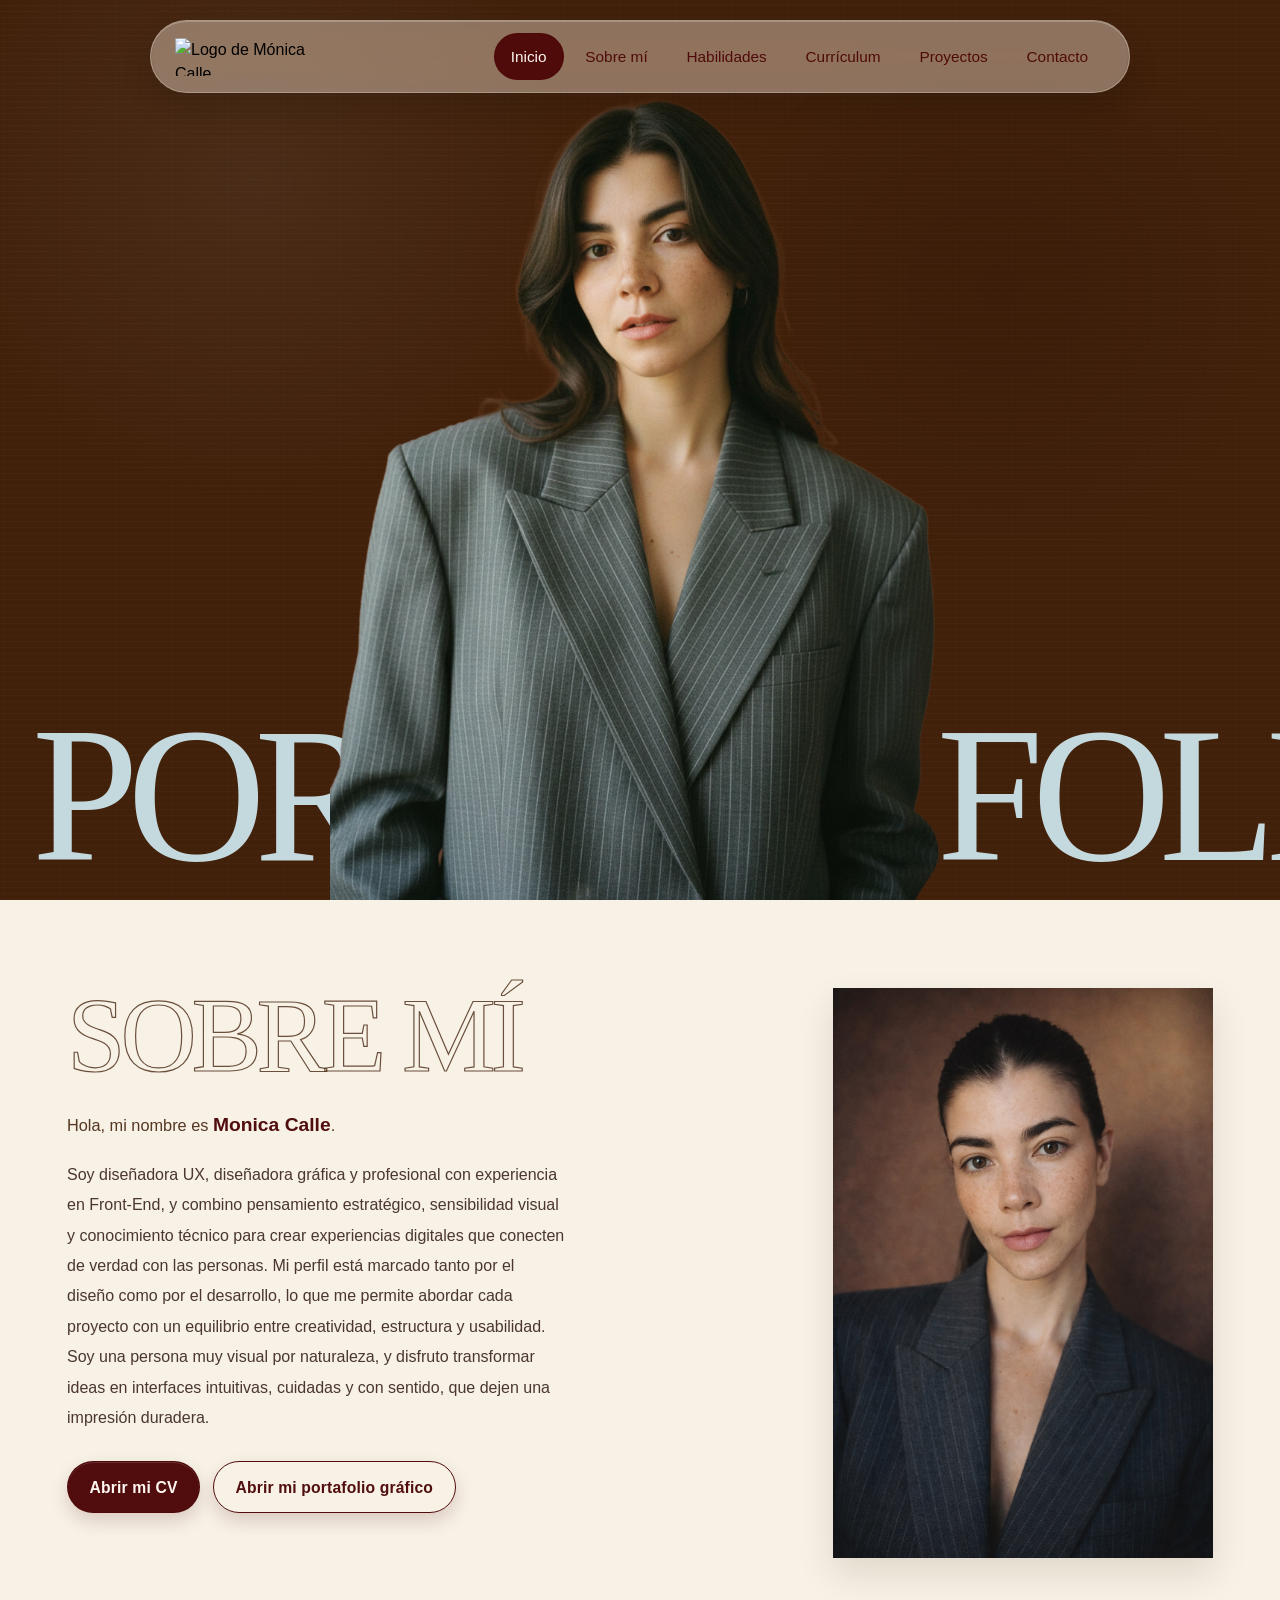
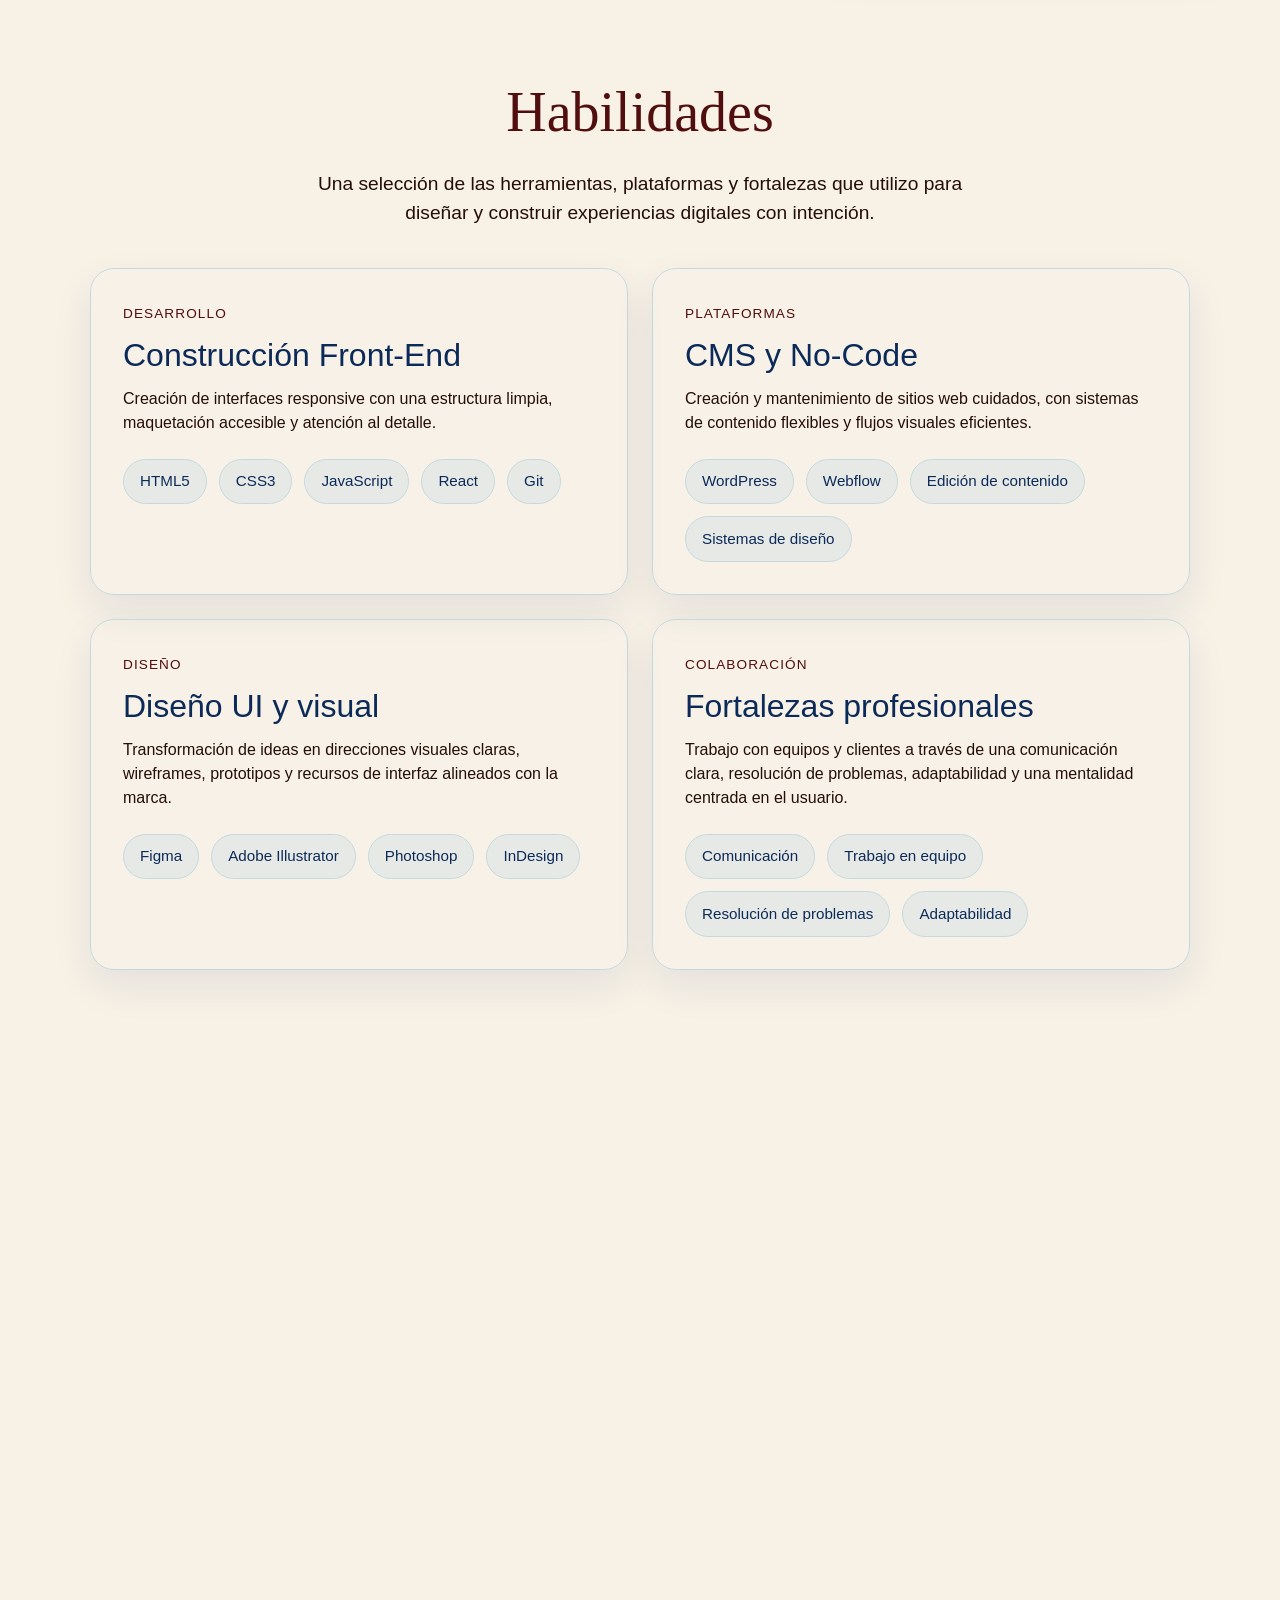
==== commit f6bd8115: "cambios generales" ====
--- a/index.html
+++ b/index.html
@@ -875,6 +875,7 @@
 
                 <div class="footer__bottom">
                     <p class="footer__note">© 2026 Mónica Calle. Todos los derechos reservados.</p>
+                    <p class="footer__note">Web creada con HTML, CSS y JavaScript.</p>
                     <div class="footer__legal">
                         <a class="footer__legal-link" href="#home">Inicio</a>
                         <a class="footer__legal-link" href="#projects">Proyectos</a>
--- a/css/main.css
+++ b/css/main.css
@@ -54,6 +54,7 @@
   --shadow: rgba(84, 83, 83, 0.5);
   --hero-accent: #c4d9dd;
   --hero-accent-dark: #42210b;
+  --card-border: #c4d9dd;
 
   /* Mantengo tus tamaños de fuente actuales */
   --main-title: clamp(2.6rem, 10vw, 4rem);
@@ -281,6 +282,16 @@
     background-color 0.35s ease;
 }
 
+.skills__card,
+.project-card,
+.curriculum__item,
+.contact__intro,
+.contact__form {
+  border-width: 1px !important;
+  border-style: solid !important;
+  border-color: var(--card-border) !important;
+}
+
 .skills__card:hover,
 .contact__intro:hover,
 .contact__form:hover,
--- a/css/skills.css
+++ b/css/skills.css
@@ -0,0 +1,86 @@
+.skills {
+  padding-top: 1.5rem;
+}
+
+.skills__contenido {
+  margin: auto;
+  max-width: 1100px;
+}
+
+.skills__title {
+  font-size: var(--subtitle);
+  margin: 0 0 1rem;
+  text-align: center;
+}
+
+.skills__intro {
+  max-width: 700px;
+  margin: 0 auto 2.5rem;
+  text-align: center;
+  font-size: var(--fs-xs);
+  color: var(--text-color);
+}
+
+.skills__grid {
+  display: grid;
+  grid-template-columns: 1fr;
+  gap: 1.5rem;
+}
+
+.skills__card {
+  height: 100%;
+  padding: 2rem;
+  border-width: 1px;
+  border-style: solid;
+  border-color: var(--card-border);
+  border-radius: 1.5rem;
+  background: rgba(254, 254, 254, 0.059);
+  box-shadow: 0 16px 40px rgba(12, 42, 88, 0.08);
+}
+
+.skills__eyebrow {
+  display: inline-block;
+  margin: 0 0 0.75rem;
+  font-size: 0.85rem;
+  letter-spacing: 0.08em;
+  text-transform: uppercase;
+  color: var(--main-color);
+}
+
+.skills__col-title {
+  font-size: var(--fs-medium);
+  margin: 0 0 0.75rem;
+  color: var(--primary);
+  line-height: 1.2;
+}
+
+.skills__description {
+  margin: 0 0 1.5rem;
+  font-size: var(--text-size);
+  color: var(--text-color);
+}
+
+.skills__tags {
+  display: flex;
+  flex-wrap: wrap;
+  gap: 0.75rem;
+}
+
+.skills__tag {
+  padding: 0.65rem 1rem;
+  border-width: 1px;
+  border-style: solid;
+  border-color: var(--card-border);
+  border-radius: 999px;
+  background: rgba(183, 205, 228, 0.25);
+  font-size: 0.95rem;
+  font-weight: 500;
+  color: var(--primary);
+}
+
+/* Media queries */
+@media (min-width: 769px) {
+  .skills__grid {
+    grid-template-columns: repeat(2, minmax(0, 1fr));
+  }
+}
--- a/css/curriculum.css
+++ b/css/curriculum.css
@@ -0,0 +1,135 @@
+.curriculum__wrapper {
+  margin: auto;
+  max-width: 1100px;
+}
+
+.curriculum__title {
+  font-size: var(--subtitle);
+  margin: 0 0 2.5rem 0;
+  text-align: center;
+}
+
+.curriculum__row {
+  display: flex;
+  flex-direction: column;
+  gap: 1.75rem;
+}
+
+.curriculum__col {
+  width: 100%;
+  padding: 0;
+}
+
+.curriculum__col-title {
+  font-size: var(--fs-medium);
+  margin: 0 0 1.5rem 0;
+}
+
+.curriculum__timeline {
+  position: relative;
+  display: grid;
+  gap: 1.25rem;
+  padding-left: 1.75rem;
+}
+
+.curriculum__timeline::before {
+  content: "";
+  position: absolute;
+  top: 0.35rem;
+  bottom: 0.35rem;
+  left: 0.45rem;
+  width: 2px;
+  background: linear-gradient(
+    180deg,
+    rgba(78, 9, 9, 0.45),
+    rgba(12, 42, 88, 0.18)
+  );
+}
+
+.curriculum__item {
+  position: relative;
+  padding: 1.35rem 1.35rem 1.25rem;
+  margin: 0;
+  background: linear-gradient(
+    145deg,
+    rgba(255, 255, 255, 0.403),
+    rgba(255, 255, 255, 0.45)
+  );
+  backdrop-filter: blur(10px);
+  -webkit-backdrop-filter: blur(8px);
+  border-radius: 1.4rem;
+  border: 1px solid var(--card-border);
+  box-shadow: 0 14px 32px rgba(12, 42, 88, 0.08);
+  position: relative;
+  transition:
+    transform 0.3s ease,
+    box-shadow 0.3s ease;
+}
+
+.curriculum__item-dot {
+  position: absolute;
+  top: 1.45rem;
+  left: -1.95rem;
+  width: 14px;
+  height: 14px;
+  border-radius: 50%;
+  background: var(--secondary);
+  border: 1px solid var(--card-border);
+  box-shadow: 0 0 0 6px rgba(183, 205, 228, 0.25);
+}
+
+.curriculum__item:hover {
+  transform: translateY(-4px);
+  box-shadow: 0 18px 36px rgba(12, 42, 88, 0.14);
+}
+
+.curriculum__item-date {
+  display: inline-flex;
+  margin: 0 0 0.9rem 0;
+  padding: 0.35rem 0.75rem;
+  border-radius: 999px;
+  background: rgba(183, 205, 228, 0.24);
+  color: var(--primary);
+  font-size: 0.82rem;
+  font-weight: 600;
+  letter-spacing: 0.04em;
+}
+
+.curriculum__item-title {
+  font-size: var(--fs-small);
+  margin: 0 0 0.45rem 0;
+}
+
+.curriculum__item-place {
+  color: var(--main-color);
+  font-size: var(--text-size);
+  font-weight: 600;
+  display: block;
+  margin-bottom: 0.2rem;
+}
+
+.curriculum__item-country {
+  display: inline-block;
+  font-size: var(--fs-xs);
+  margin: 0 0 0.9rem 0;
+  color: rgba(36, 14, 6, 0.7);
+}
+
+.curriculum__item-description {
+  font-size: var(--text-size);
+  line-height: 1.75;
+}
+
+/* Media queries */
+@media (min-width: 769px) {
+  .curriculum__row {
+    flex-direction: row;
+    justify-content: space-between;
+    gap: 2rem;
+  }
+
+  .curriculum__col {
+    width: 49%;
+    padding: 0 0.5rem;
+  }
+}
--- a/css/projects.css
+++ b/css/projects.css
@@ -69,7 +69,7 @@
   min-height: 300px;
   overflow: hidden;
   border-radius: 1.75rem;
-  border: 1px solid rgba(255, 255, 255, 0.28);
+  border: 1px solid var(--card-border);
   box-shadow: 0 14px 30px rgba(30, 14, 6, 0.12);
   background: #42210b;
   isolation: isolate;
--- a/css/contact.css
+++ b/css/contact.css
@@ -30,7 +30,7 @@
 .contact__form {
   padding: 1.6rem;
   border-radius: 2rem;
-  border: 1px solid rgba(255, 248, 242, 0.12);
+  border: 1px solid rgba(247, 241, 230, 0.22);
   box-shadow: none;
 }
 
@@ -106,7 +106,7 @@
   min-height: 5rem;
   padding: 0.9rem 1rem;
   border-radius: 1.5rem;
-  border: 1px solid rgba(255, 248, 242, 0.12);
+  border: 1px solid rgba(247, 241, 230, 0.18);
   background: rgba(247, 241, 230, 0.08);
   color: #fff8f2;
   font-size: 0.92rem;
@@ -137,7 +137,7 @@
 .textarea {
   width: 100%;
   border-radius: 1rem;
-  border: 1px solid rgba(255, 248, 242, 0.14);
+  border: 1px solid rgba(247, 241, 230, 0.2);
   background: rgba(255, 248, 242, 0.1);
   color: #fff8f2;
   font-size: var(--text-size);
@@ -160,8 +160,8 @@
 
 .contact__input:focus,
 .textarea:focus {
-  border-color: rgba(196, 217, 221, 0.4);
-  box-shadow: 0 0 0 4px rgba(196, 217, 221, 0.12);
+  border-color: rgba(247, 241, 230, 0.42);
+  box-shadow: 0 0 0 4px rgba(247, 241, 230, 0.1);
   background: rgba(255, 248, 242, 0.14);
 }
 
@@ -183,7 +183,7 @@
   font-size: 0.72rem;
   letter-spacing: 0.04em;
   text-transform: uppercase;
-  color: rgba(196, 217, 221, 0.92);
+  color: rgba(255, 248, 242, 0.8);
 }
 
 .contact__span-line {
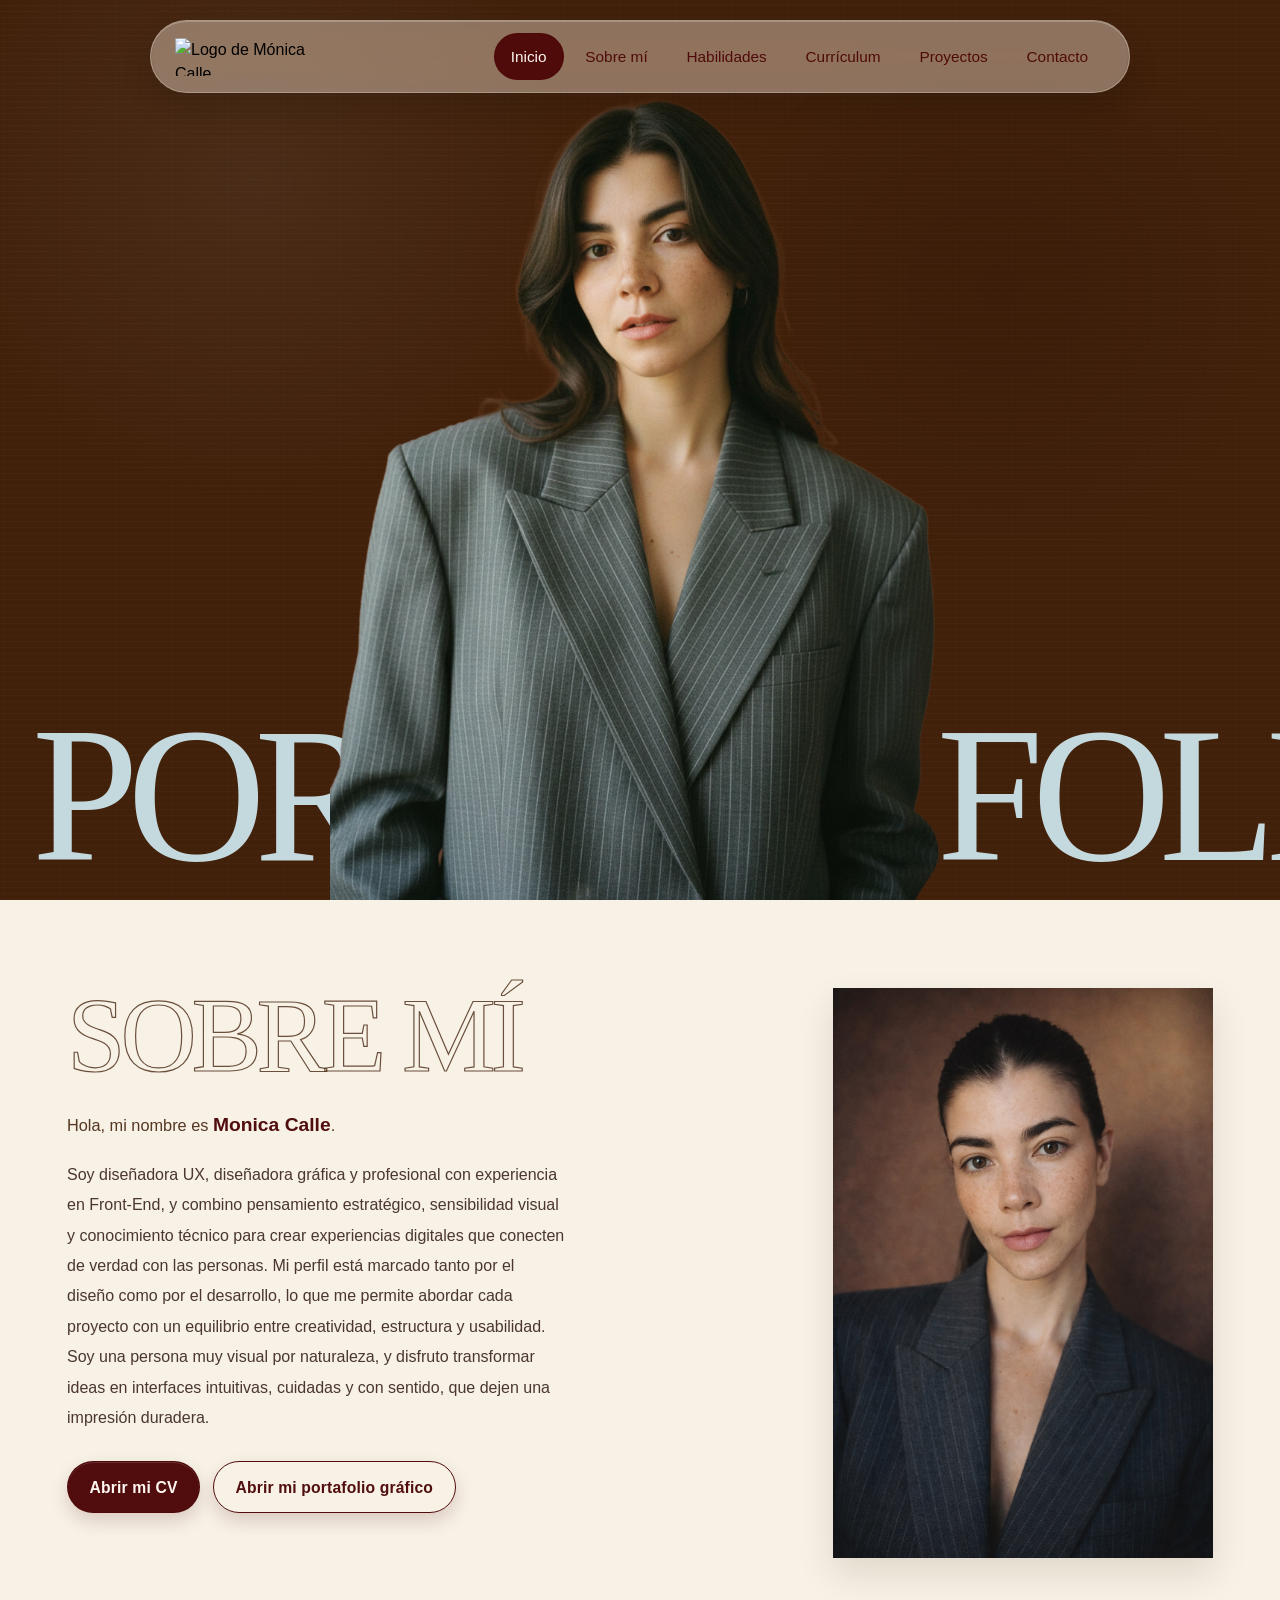
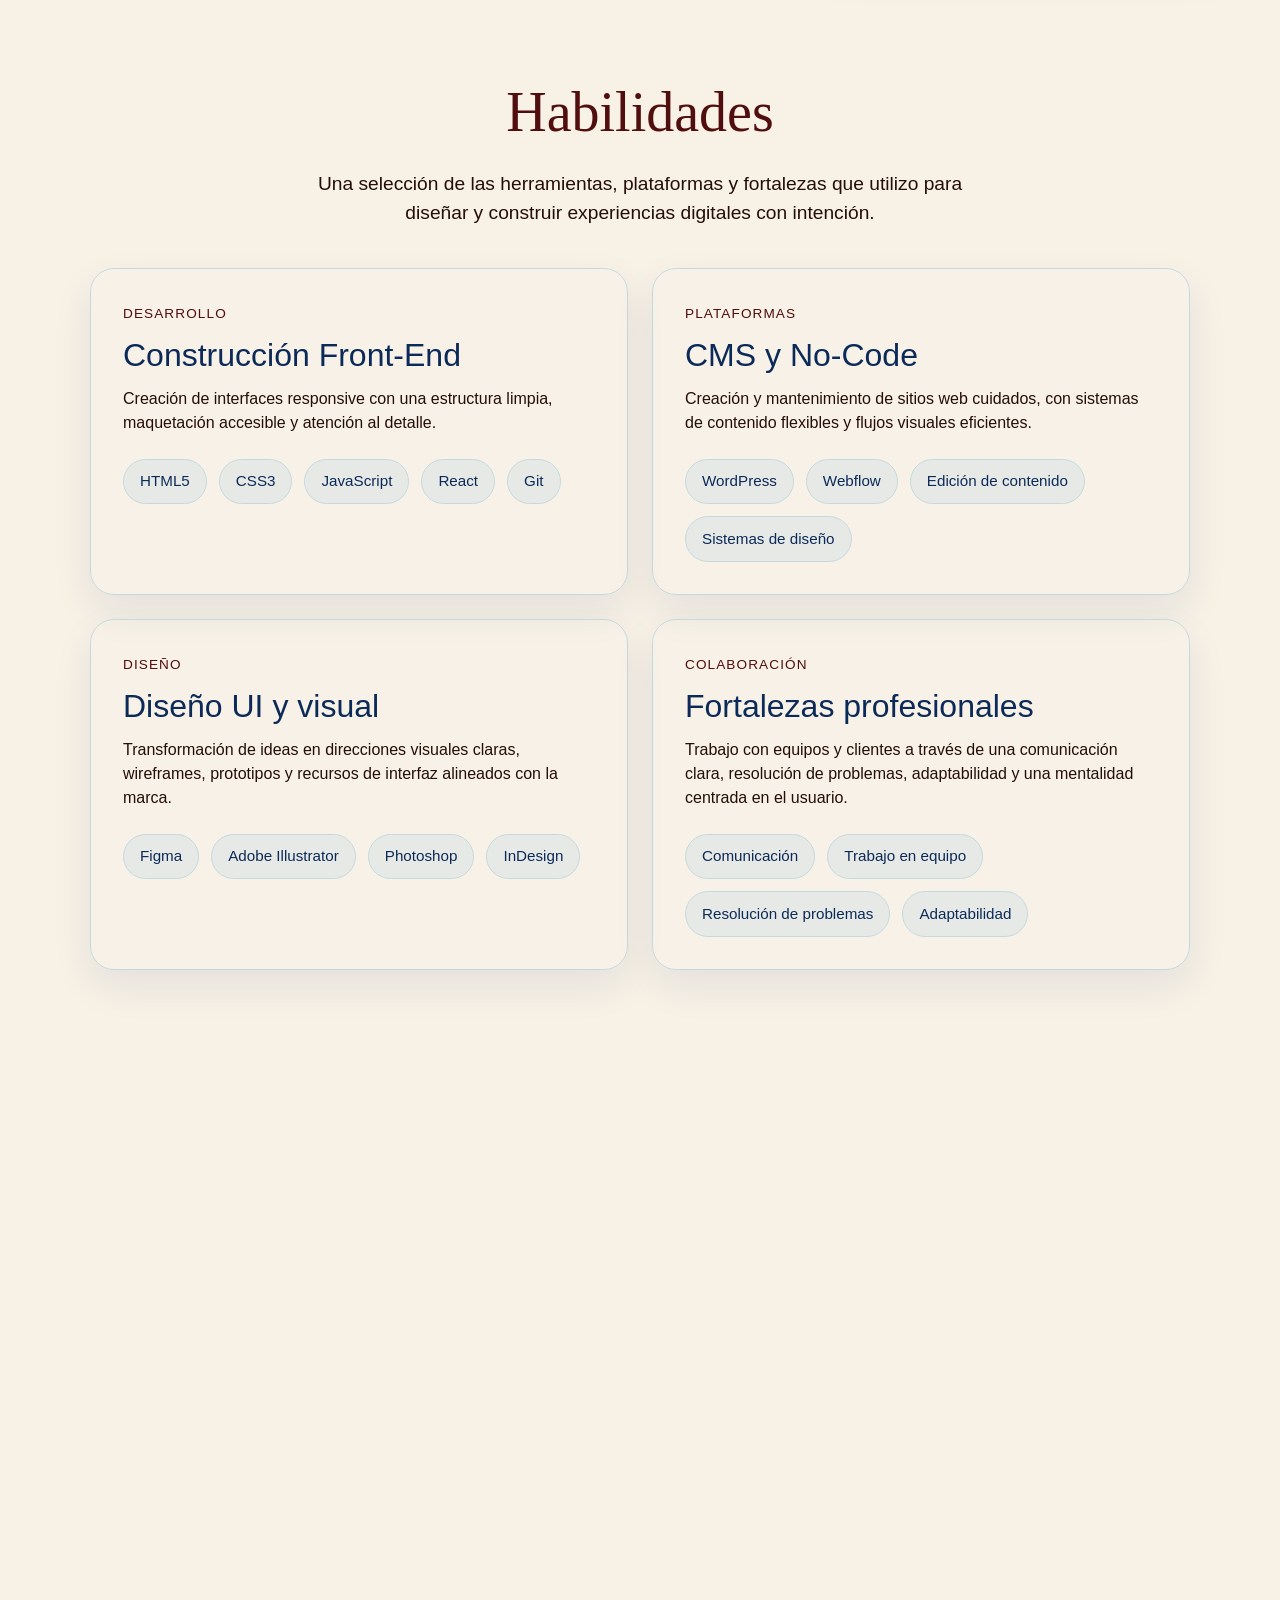
==== commit d6f13ade: "cambios generales" ====
--- a/index.html
+++ b/index.html
@@ -77,8 +77,7 @@
                         },
                         "sameAs": [
                             "https://www.linkedin.com/in/monica-calle-betancourt/",
-                            "https://github.com/monicacalle",
-                            "https://www.instagram.com/monica_calle_b/"
+                            "https://github.com/monicacalle"
                         ],
                         "knowsAbout": [
                             "UX/UI",
@@ -327,6 +326,204 @@
                                 <li class="skills__tag">Adaptabilidad</li>
                             </ul>
                         </article>
+                    </div>
+                </div>
+            </section>
+
+            <section class="projects" id="projects">
+                <div class="projects__wrapper">
+                    <h2 class="projects__title">Proyectos en los que he trabajado</h2>
+
+                    <div class="projects__category">
+                        <div class="projects__category-intro">
+                            <span class="projects__eyebrow">01</span>
+                            <h3 class="projects__category-title">Proyectos UX/UI</h3>
+                            <p class="projects__category-description">
+                                Aplicaciones y conceptos digitales donde combino investigación, estructura y una
+                                dirección visual cuidada para construir experiencias claras y memorables.
+                            </p>
+                        </div>
+
+                        <div class="projects__gallery projects__gallery--duo">
+                            <article class="project-card">
+                                <img
+                                    class="project-card__img"
+                                    src="/assets/images/vibe.png"
+                                    alt="Vibe App"
+                                    loading="lazy"
+                                    decoding="async"
+                                />
+                                <div class="project-card__content">
+                                    <h4 class="project-card__title">Vibe App</h4>
+                                    <p class="project-card__tech">UX/UI · Aplicación móvil · FemTech</p>
+                                    <div class="project-card__links">
+                                        <a
+                                            class="project-card__btn"
+                                            href="/assets/Vibe App Memoria.pdf"
+                                            target="_blank"
+                                            rel="noopener noreferrer"
+                                        >
+                                            Ver proyecto
+                                        </a>
+                                    </div>
+                                </div>
+                            </article>
+
+                            <article class="project-card">
+                                <img
+                                    class="project-card__img"
+                                    src="/assets/images/voluntee.png"
+                                    alt="Voluntee App"
+                                    loading="lazy"
+                                    decoding="async"
+                                />
+                                <div class="project-card__content">
+                                    <h4 class="project-card__title">Voluntee App</h4>
+                                    <p class="project-card__tech">Investigación UX · Diseño de apps</p>
+                                    <div class="project-card__links">
+                                        <a
+                                            class="project-card__btn"
+                                            href="/assets/Voluntee app slides.pdf"
+                                            target="_blank"
+                                            rel="noopener noreferrer"
+                                        >
+                                            Ver proyecto
+                                        </a>
+                                    </div>
+                                </div>
+                            </article>
+                        </div>
+                    </div>
+
+                    <div class="projects__category">
+                        <div class="projects__category-intro">
+                            <span class="projects__eyebrow">02</span>
+                            <h3 class="projects__category-title">Sitios web que he creado</h3>
+                            <p class="projects__category-description">
+                                Webs desarrolladas con WordPress, Webflow y front-end a medida, pensadas para unir
+                                marca, funcionalidad y detalle visual en una misma experiencia.
+                            </p>
+                        </div>
+
+                        <div class="projects__gallery projects__gallery--editorial">
+                            <article class="project-card project-card--tall project-card--featured">
+                                <img
+                                    class="project-card__img"
+                                    src="/assets/images/mockupisa.png"
+                                    alt="Sitio web de Isabella Mendoza Experiencia Capilar"
+                                    loading="lazy"
+                                    decoding="async"
+                                />
+                                <div class="project-card__content">
+                                    <h4 class="project-card__title">Sitio web Isabella Mendoza Experiencia Capilar</h4>
+                                    <p class="project-card__tech">WordPress</p>
+                                    <div class="project-card__links">
+                                        <a
+                                            class="project-card__btn"
+                                            href="https://proyecto.monicacalle.com/"
+                                            target="_blank"
+                                            rel="noopener noreferrer"
+                                        >
+                                            Ver sitio
+                                        </a>
+                                    </div>
+                                </div>
+                            </article>
+
+                            <article class="project-card">
+                                <img
+                                    class="project-card__img"
+                                    src="/assets/images/mockupraiz.png"
+                                    alt="Sitio web de Estudio Raíz"
+                                    loading="lazy"
+                                    decoding="async"
+                                />
+                                <div class="project-card__content">
+                                    <h4 class="project-card__title">Estudio Raíz</h4>
+                                    <p class="project-card__tech">Webflow</p>
+                                    <div class="project-card__links">
+                                        <a
+                                            class="project-card__btn"
+                                            href="https://estudio-raiz.webflow.io/"
+                                            target="_blank"
+                                            rel="noopener noreferrer"
+                                        >
+                                            Ver sitio
+                                        </a>
+                                    </div>
+                                </div>
+                            </article>
+
+                            <article class="project-card">
+                                <img
+                                    class="project-card__img"
+                                    src="/assets/images/iphone.webp"
+                                    alt="Clon del iPhone 15"
+                                    loading="lazy"
+                                    decoding="async"
+                                />
+                                <div class="project-card__content">
+                                    <h4 class="project-card__title">iPhone 15 Clone</h4>
+                                    <p class="project-card__tech">React · Tailwind · GSAP</p>
+                                    <div class="project-card__links">
+                                        <a
+                                            class="project-card__btn"
+                                            href="https://iphone15-page-clone.vercel.app/"
+                                            target="_blank"
+                                            rel="noopener noreferrer"
+                                        >
+                                            Ver sitio
+                                        </a>
+                                        <a
+                                            class="project-card__btn project-card__btn--ghost"
+                                            href="https://github.com/monicacalle/iphone15-page-clone"
+                                            target="_blank"
+                                            rel="noopener noreferrer"
+                                        >
+                                            Código
+                                        </a>
+                                    </div>
+                                </div>
+                            </article>
+
+                        </div>
+                    </div>
+
+                    <div class="projects__category">
+                        <div class="projects__category-intro">
+                            <span class="projects__eyebrow">03</span>
+                            <h3 class="projects__category-title">Proyecto creativo</h3>
+                            <p class="projects__category-description">
+                                Piezas de branding y campañas donde exploro una estética más editorial, expresiva y
+                                conceptual, sin perder claridad ni coherencia visual.
+                            </p>
+                        </div>
+
+                        <div class="projects__gallery projects__gallery--creative">
+                            <article class="project-card project-card--wide project-card--creative-feature">
+                                <img
+                                    class="project-card__img"
+                                    src="/assets/images/portafolioabierto.png"
+                                    alt="Portafolio gráfico de Mónica Calle"
+                                    loading="lazy"
+                                    decoding="async"
+                                />
+                                <div class="project-card__content">
+                                    <h4 class="project-card__title">Portafolio gráfico</h4>
+                                    <p class="project-card__tech">Diseño gráfico · Dirección visual</p>
+                                    <div class="project-card__links">
+                                        <a
+                                            class="project-card__btn"
+                                            href="/assets/portafolio grafico.pdf"
+                                            target="_blank"
+                                            rel="noopener noreferrer"
+                                        >
+                                            Ver proyecto
+                                        </a>
+                                    </div>
+                                </div>
+                            </article>
+                        </div>
                     </div>
                 </div>
             </section>
@@ -436,267 +633,6 @@
                 </div>
             </section>
 
-            <section class="projects" id="projects">
-                <div class="projects__wrapper">
-                    <h2 class="projects__title">Proyectos en los que he trabajado</h2>
-
-                    <div class="projects__category">
-                        <div class="projects__category-intro">
-                            <span class="projects__eyebrow">01</span>
-                            <h3 class="projects__category-title">Proyectos UX/UI</h3>
-                            <p class="projects__category-description">
-                                Aplicaciones y conceptos digitales donde combino investigación, estructura y una
-                                dirección visual cuidada para construir experiencias claras y memorables.
-                            </p>
-                        </div>
-
-                        <div class="projects__gallery projects__gallery--duo">
-                            <article class="project-card">
-                                <img
-                                    class="project-card__img"
-                                    src="/assets/images/vibe.png"
-                                    alt="Vibe App"
-                                    loading="lazy"
-                                    decoding="async"
-                                />
-                                <div class="project-card__content">
-                                    <h4 class="project-card__title">Vibe App</h4>
-                                    <p class="project-card__tech">UX/UI · Aplicación móvil · FemTech</p>
-                                    <div class="project-card__links">
-                                        <a
-                                            class="project-card__btn"
-                                            href="/assets/Vibe App Memoria.pdf"
-                                            target="_blank"
-                                            rel="noopener noreferrer"
-                                        >
-                                            Ver proyecto
-                                        </a>
-                                    </div>
-                                </div>
-                            </article>
-
-                            <article class="project-card">
-                                <img
-                                    class="project-card__img"
-                                    src="/assets/images/voluntee.png"
-                                    alt="Voluntee App"
-                                    loading="lazy"
-                                    decoding="async"
-                                />
-                                <div class="project-card__content">
-                                    <h4 class="project-card__title">Voluntee App</h4>
-                                    <p class="project-card__tech">Investigación UX · Diseño de apps</p>
-                                    <div class="project-card__links">
-                                        <a
-                                            class="project-card__btn"
-                                            href="/assets/Voluntee app slides.pdf"
-                                            target="_blank"
-                                            rel="noopener noreferrer"
-                                        >
-                                            Ver proyecto
-                                        </a>
-                                    </div>
-                                </div>
-                            </article>
-                        </div>
-                    </div>
-
-                    <div class="projects__category">
-                        <div class="projects__category-intro">
-                            <span class="projects__eyebrow">02</span>
-                            <h3 class="projects__category-title">Sitios web que he creado</h3>
-                            <p class="projects__category-description">
-                                Webs desarrolladas con WordPress, Webflow y front-end a medida, pensadas para unir
-                                marca, funcionalidad y detalle visual en una misma experiencia.
-                            </p>
-                        </div>
-
-                        <div class="projects__gallery projects__gallery--editorial">
-                            <article class="project-card project-card--tall">
-                                <img
-                                    class="project-card__img"
-                                    src="/assets/images/isabellamendozaweb.webp"
-                                    alt="Sitio web de Isabella Mendoza Experiencia Capilar"
-                                    loading="lazy"
-                                    decoding="async"
-                                />
-                                <div class="project-card__content">
-                                    <h4 class="project-card__title">Sitio web Isabella Mendoza Experiencia Capilar</h4>
-                                    <p class="project-card__tech">WordPress</p>
-                                    <div class="project-card__links">
-                                        <a
-                                            class="project-card__btn"
-                                            href="https://proyecto.monicacalle.com/"
-                                            target="_blank"
-                                            rel="noopener noreferrer"
-                                        >
-                                            Ver sitio
-                                        </a>
-                                    </div>
-                                </div>
-                            </article>
-
-                            <article class="project-card">
-                                <img
-                                    class="project-card__img"
-                                    src="/assets/images/estudioraiz_portada web.webp"
-                                    alt="Sitio web de Estudio Raíz"
-                                    loading="lazy"
-                                    decoding="async"
-                                />
-                                <div class="project-card__content">
-                                    <h4 class="project-card__title">Estudio Raíz</h4>
-                                    <p class="project-card__tech">Webflow</p>
-                                    <div class="project-card__links">
-                                        <a
-                                            class="project-card__btn"
-                                            href="https://estudio-raiz.webflow.io/"
-                                            target="_blank"
-                                            rel="noopener noreferrer"
-                                        >
-                                            Ver sitio
-                                        </a>
-                                    </div>
-                                </div>
-                            </article>
-
-                            <article class="project-card">
-                                <img
-                                    class="project-card__img"
-                                    src="/assets/images/iphone.webp"
-                                    alt="Clon del iPhone 15"
-                                    loading="lazy"
-                                    decoding="async"
-                                />
-                                <div class="project-card__content">
-                                    <h4 class="project-card__title">iPhone 15 Clone</h4>
-                                    <p class="project-card__tech">React · Tailwind · GSAP</p>
-                                    <div class="project-card__links">
-                                        <a
-                                            class="project-card__btn"
-                                            href="https://iphone15-page-clone.vercel.app/"
-                                            target="_blank"
-                                            rel="noopener noreferrer"
-                                        >
-                                            Ver sitio
-                                        </a>
-                                        <a
-                                            class="project-card__btn project-card__btn--ghost"
-                                            href="https://github.com/monicacalle/iphone15-page-clone"
-                                            target="_blank"
-                                            rel="noopener noreferrer"
-                                        >
-                                            Código
-                                        </a>
-                                    </div>
-                                </div>
-                            </article>
-
-                            <article class="project-card">
-                                <img
-                                    class="project-card__img"
-                                    src="/assets/images/portfolio.56.png"
-                                    alt="Mi sitio web de portafolio"
-                                    loading="lazy"
-                                    decoding="async"
-                                />
-                                <div class="project-card__content">
-                                    <h4 class="project-card__title">Mi portafolio</h4>
-                                    <p class="project-card__tech">HTML · SCSS · BEM · GSAP</p>
-                                    <div class="project-card__links">
-                                        <a
-                                            class="project-card__btn"
-                                            href="https://my-portfolio-coral-zeta-44.vercel.app/"
-                                            target="_blank"
-                                            rel="noopener noreferrer"
-                                        >
-                                            Ver sitio
-                                        </a>
-                                        <a
-                                            class="project-card__btn project-card__btn--ghost"
-                                            href="https://github.com/monicacalle/My-Portfolio"
-                                            target="_blank"
-                                            rel="noopener noreferrer"
-                                        >
-                                            Código
-                                        </a>
-                                    </div>
-                                </div>
-                            </article>
-                        </div>
-                    </div>
-
-                    <div class="projects__category">
-                        <div class="projects__category-intro">
-                            <span class="projects__eyebrow">03</span>
-                            <h3 class="projects__category-title">Proyecto creativo</h3>
-                            <p class="projects__category-description">
-                                Piezas de branding y campañas donde exploro una estética más editorial, expresiva y
-                                conceptual, sin perder claridad ni coherencia visual.
-                            </p>
-                        </div>
-
-                        <div class="projects__gallery projects__gallery--creative">
-                            <article class="project-card project-card--wide">
-                                <img
-                                    class="project-card__img"
-                                    src="/assets/images/Artboard 1.png"
-                                    alt="Proyecto creativo de portafolio"
-                                    loading="lazy"
-                                    decoding="async"
-                                />
-                                <div class="project-card__content">
-                                    <h4 class="project-card__title">Estudio Raíz</h4>
-                                    <p class="project-card__tech">Branding · Logotipo</p>
-                                    <div class="project-card__links">
-                                        <a
-                                            class="project-card__btn"
-                                            href="/assets/ESTUDIORAIZ.pdf"
-                                            target="_blank"
-                                            rel="noopener noreferrer"
-                                        >
-                                            Ver proyecto
-                                        </a>
-                                        <a
-                                            class="project-card__btn project-card__btn--ghost"
-                                            href="https://www.instagram.com/estudioraiz.es/"
-                                            target="_blank"
-                                            rel="noopener noreferrer"
-                                        >
-                                            Instagram
-                                        </a>
-                                    </div>
-                                </div>
-                            </article>
-
-                            <article class="project-card">
-                                <img
-                                    class="project-card__img"
-                                    src="/assets/images/LOREAL FOTO.png"
-                                    alt="Proyecto creativo de campaña para L'Oréal"
-                                    loading="lazy"
-                                    decoding="async"
-                                />
-                                <div class="project-card__content">
-                                    <h4 class="project-card__title">Campaña L'Oréal</h4>
-                                    <p class="project-card__tech">Campaña creativa · Dirección de arte</p>
-                                    <div class="project-card__links">
-                                        <a
-                                            class="project-card__btn"
-                                            href="/assets/LOREAL CAMPAIGN.pdf"
-                                            target="_blank"
-                                            rel="noopener noreferrer"
-                                        >
-                                            Ver proyecto
-                                        </a>
-                                    </div>
-                                </div>
-                            </article>
-                        </div>
-                    </div>
-                </div>
-            </section>
-
             <section class="contact" id="contact">
                 <div class="contact__wrapper">
                     <div class="contact__intro">
@@ -715,7 +651,7 @@
                         </div>
                     </div>
 
-                    <form class="contact__form" action="/send-form" method="post">
+                    <form class="contact__form" id="contact-form" action="#" method="post">
                         <div class="contact__row">
                             <div class="contact__col">
                                 <div class="contact__box-input">
@@ -767,6 +703,7 @@
                                 <button class="contact__btn" type="submit" title="Haz clic para enviar tu mensaje">
                                     Enviar
                                 </button>
+                                <p class="contact__status" id="contact-status" aria-live="polite"></p>
                             </div>
                         </div>
                     </form>
@@ -817,18 +754,6 @@
                                     <use href="#icon-github"></use>
                                 </svg>
                             </a>
-                            <a
-                                class="footer__social-link"
-                                target="_blank"
-                                rel="noreferrer"
-                                title="Visitar mi perfil de Instagram"
-                                href="https://www.instagram.com/monica_calle_b/"
-                                aria-label="Instagram"
-                            >
-                                <svg class="footer__icon" title="Instagram" xmlns="http://www.w3.org/2000/svg">
-                                    <use href="#icon-instagram"></use>
-                                </svg>
-                            </a>
                         </div>
                     </div>
 
@@ -886,6 +811,7 @@
         </footer>
 
         <script src="js/header.js" defer></script>
+        <script src="js/contact.js" defer></script>
         <script src="js/animations.js" defer></script>
     </body>
 </html>
--- a/css/header.css
+++ b/css/header.css
@@ -19,7 +19,7 @@
     0 14px 30px rgba(20, 10, 5, 0.16),
     inset 0 1px 0 rgba(255, 255, 255, 0.28),
     inset 0 -1px 0 rgba(255, 255, 255, 0.08);
-  overflow: hidden;
+  overflow: visible;
 }
 
 .header::before {
@@ -144,6 +144,7 @@
   top: calc(100% + 0.65rem);
   right: 0;
   left: 0;
+  z-index: 20;
   padding: 0.75rem;
   background: rgba(247, 241, 230, 0.74);
   -webkit-backdrop-filter: blur(20px) saturate(150%);
--- a/css/home.css
+++ b/css/home.css
@@ -330,23 +330,26 @@
   }
 
   .home__media {
-    width: min(92vw, 420px);
+    width: min(94vw, 420px);
   }
 
   .home__title {
-    padding-inline: 0.85rem;
+    z-index: 3;
+    align-items: flex-end;
+    justify-content: center;
+    padding-inline: 0.4rem;
     padding-bottom: 1rem;
   }
 
   .home__title-word {
-    font-size: clamp(3.2rem, 15vw, 5.4rem);
+    font-size: clamp(3.35rem, 16vw, 5.8rem);
   }
 
   .home__title-word--left {
-    margin-right: clamp(0.25rem, 10vw, 4.5rem);
+    margin-right: -0.05em;
   }
 
   .home__title-word--right {
-    margin-left: clamp(0.25rem, 10vw, 4.5rem);
-  }
-}
+    margin-left: -0.05em;
+  }
+}
--- a/css/about.css
+++ b/css/about.css
@@ -186,6 +186,10 @@
     padding-bottom: 4.5rem;
   }
 
+  .about__intro {
+    text-align: center;
+  }
+
   .about__title {
     font-size: clamp(3.2rem, 18vw, 5.2rem);
     line-height: 0.88;
--- a/css/projects.css
+++ b/css/projects.css
@@ -176,9 +176,18 @@
     min-height: 100%;
   }
 
+  .projects__gallery--editorial .project-card--featured {
+    min-height: 100%;
+  }
+
   .projects__gallery--creative .project-card--wide {
     grid-column: span 2;
     min-height: 360px;
+  }
+
+  .projects__gallery--creative .project-card--creative-feature {
+    grid-row: span 2;
+    min-height: 100%;
   }
 }
 
@@ -196,10 +205,18 @@
   .project-card {
     min-height: 340px;
   }
+
+  .projects__gallery--editorial .project-card--featured {
+    min-height: 100%;
+  }
+
+  .projects__gallery--creative .project-card--creative-feature {
+    min-height: 100%;
+  }
 }
 
 @media (max-width: 819px) {
   .projects__gallery--creative .project-card--wide {
-    min-height: 280px;
-  }
-}
+    min-height: 320px;
+  }
+}
--- a/css/contact.css
+++ b/css/contact.css
@@ -223,6 +223,13 @@
   box-shadow: 0 16px 30px rgba(18, 9, 4, 0.22);
 }
 
+.contact__status {
+  margin-top: 0.85rem;
+  font-size: 0.88rem;
+  color: rgba(255, 248, 242, 0.74);
+  text-align: center;
+}
+
 .visually-hidden {
   position: absolute;
   left: -9999px;
--- a/css/footer.css
+++ b/css/footer.css
@@ -168,11 +168,36 @@
   }
 }
 
-@media (max-width: 640px) {
+@media (max-width: 768px) {
   .footer__wrapper {
     padding-top: 2.5rem;
   }
 
+  .footer__top,
+  .footer__bottom {
+    text-align: center;
+  }
+
+  .footer__brand,
+  .footer__col {
+    align-items: center;
+    text-align: center;
+  }
+
+  .footer__logo {
+    margin-inline: auto;
+  }
+
+  .footer__text {
+    max-width: 30ch;
+    margin-inline: auto;
+  }
+
+  .footer__social-icons,
+  .footer__legal {
+    justify-content: center;
+  }
+
   .footer__nav {
     grid-template-columns: 1fr;
   }
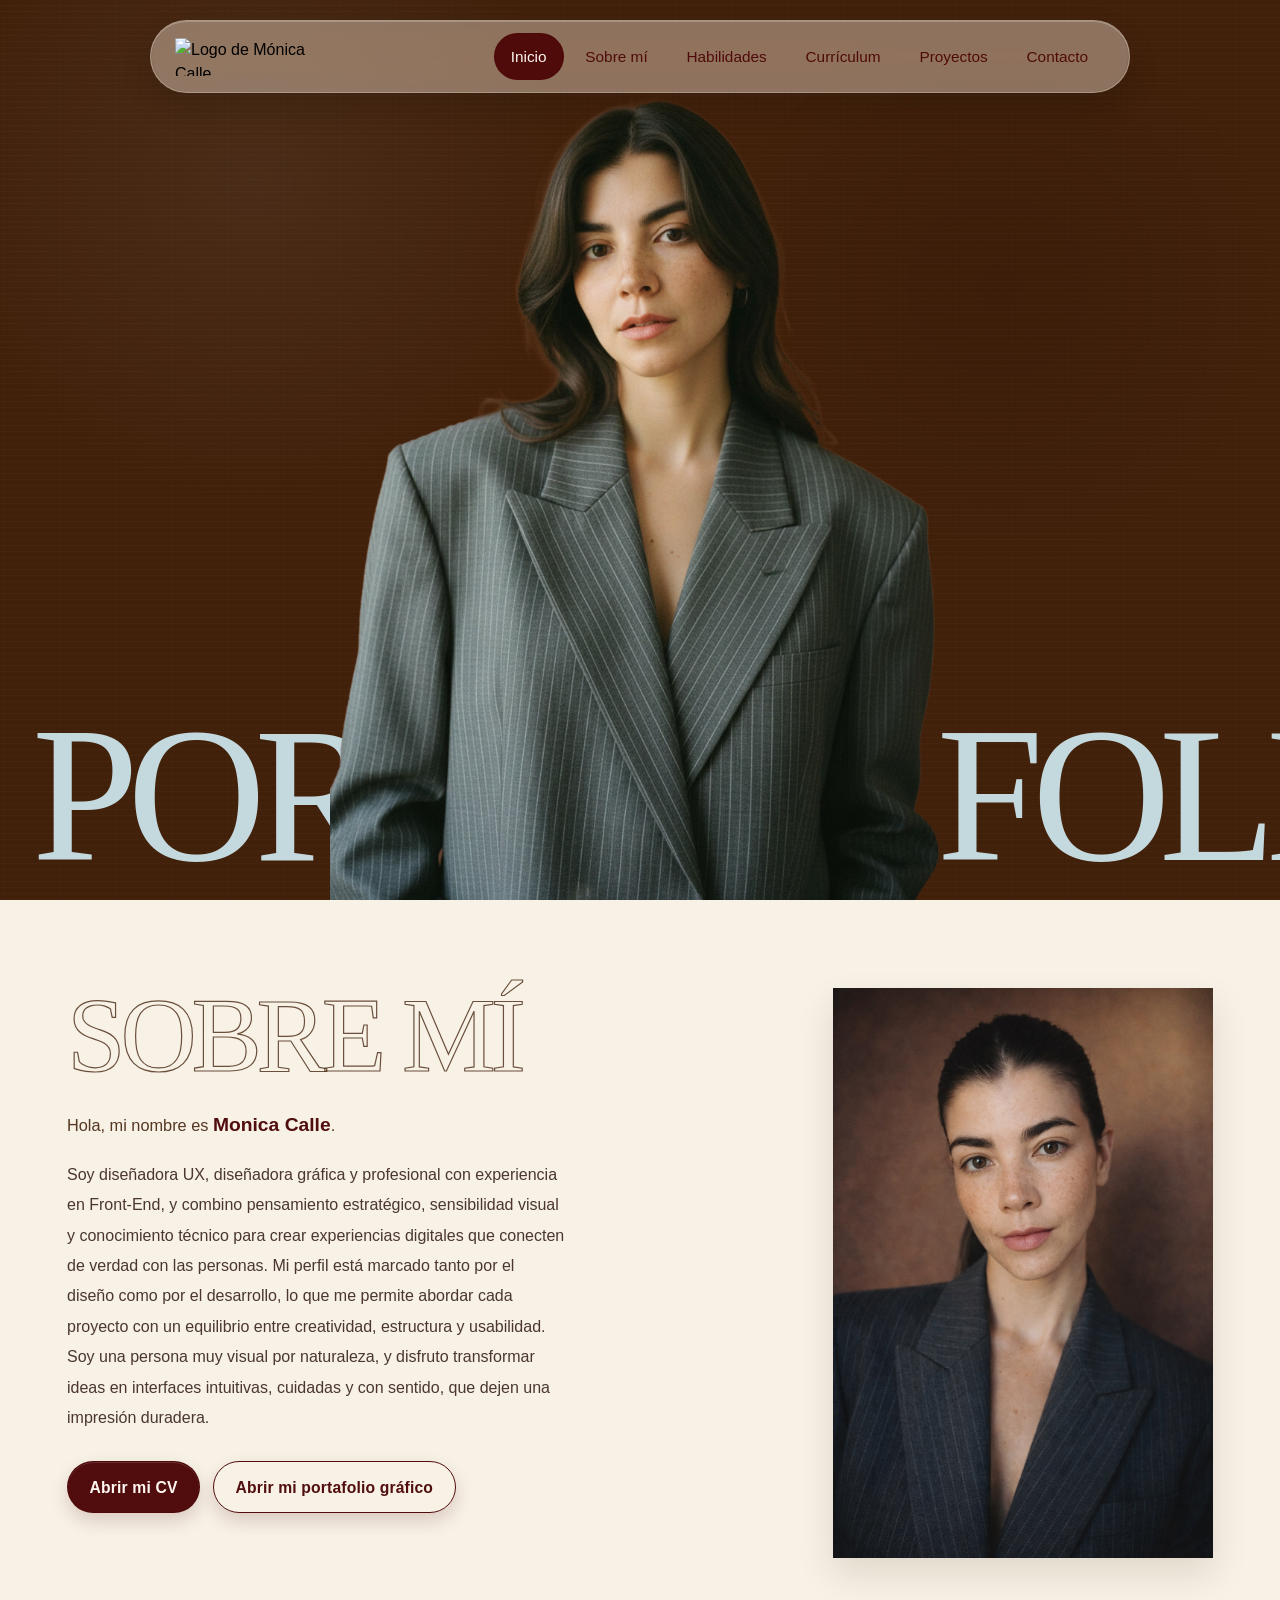
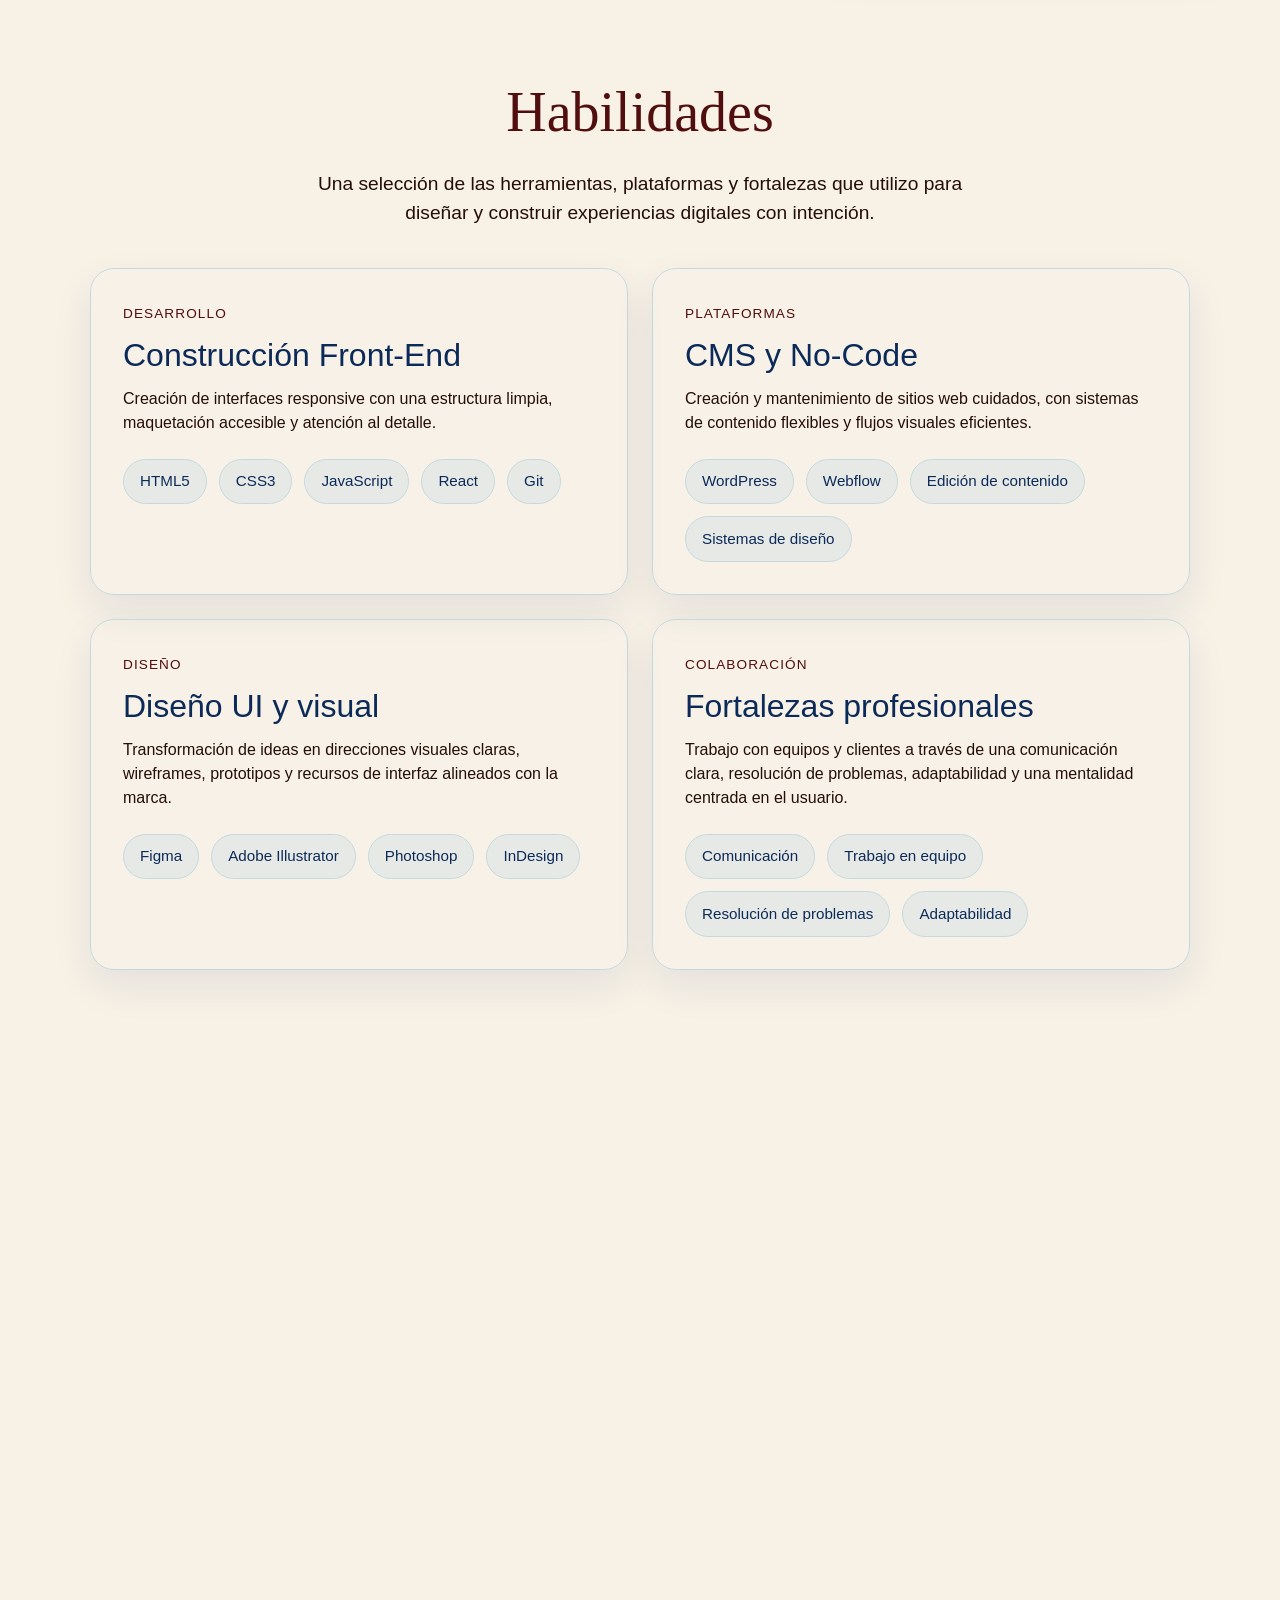
==== commit d81974da: "cambios generales" ====
--- a/index.html
+++ b/index.html
@@ -406,7 +406,31 @@
                         </div>
 
                         <div class="projects__gallery projects__gallery--editorial">
-                            <article class="project-card project-card--tall project-card--featured">
+                            <article class="project-card project-card--showcase">
+                                <img
+                                    class="project-card__img"
+                                    src="/assets/images/mockupraiz.png"
+                                    alt="Sitio web de Estudio Raíz"
+                                    loading="lazy"
+                                    decoding="async"
+                                />
+                                <div class="project-card__content">
+                                    <h4 class="project-card__title">Estudio Raíz</h4>
+                                    <p class="project-card__tech">Webflow</p>
+                                    <div class="project-card__links">
+                                        <a
+                                            class="project-card__btn"
+                                            href="https://estudio-raiz.webflow.io/"
+                                            target="_blank"
+                                            rel="noopener noreferrer"
+                                        >
+                                            Ver sitio
+                                        </a>
+                                    </div>
+                                </div>
+                            </article>
+
+                            <article class="project-card">
                                 <img
                                     class="project-card__img"
                                     src="/assets/images/mockupisa.png"
@@ -421,30 +445,6 @@
                                         <a
                                             class="project-card__btn"
                                             href="https://proyecto.monicacalle.com/"
-                                            target="_blank"
-                                            rel="noopener noreferrer"
-                                        >
-                                            Ver sitio
-                                        </a>
-                                    </div>
-                                </div>
-                            </article>
-
-                            <article class="project-card">
-                                <img
-                                    class="project-card__img"
-                                    src="/assets/images/mockupraiz.png"
-                                    alt="Sitio web de Estudio Raíz"
-                                    loading="lazy"
-                                    decoding="async"
-                                />
-                                <div class="project-card__content">
-                                    <h4 class="project-card__title">Estudio Raíz</h4>
-                                    <p class="project-card__tech">Webflow</p>
-                                    <div class="project-card__links">
-                                        <a
-                                            class="project-card__btn"
-                                            href="https://estudio-raiz.webflow.io/"
                                             target="_blank"
                                             rel="noopener noreferrer"
                                         >
--- a/css/home.css
+++ b/css/home.css
@@ -335,21 +335,22 @@
 
   .home__title {
     z-index: 3;
-    align-items: flex-end;
+    align-items: flex-start;
     justify-content: center;
     padding-inline: 0.4rem;
-    padding-bottom: 1rem;
+    padding-top: clamp(5.8rem, 30vw, 11rem);
+    padding-bottom: 0;
   }
 
   .home__title-word {
-    font-size: clamp(3.35rem, 16vw, 5.8rem);
+    font-size: clamp(3.7rem, 17.5vw, 6.3rem);
   }
 
   .home__title-word--left {
-    margin-right: -0.05em;
+    margin-right: 0.08em;
   }
 
   .home__title-word--right {
-    margin-left: -0.05em;
-  }
-}
+    margin-left: 0;
+  }
+}
--- a/css/about.css
+++ b/css/about.css
@@ -163,14 +163,15 @@
   }
 
   .about__content {
+    order: 1;
+    align-items: center;
+    text-align: center;
+  }
+
+  .about__img-container {
     order: 2;
-    align-items: flex-start;
-  }
-
-  .about__img-container {
-    order: 1;
-    justify-content: flex-start;
-    align-items: flex-start;
+    justify-content: center;
+    align-items: center;
   }
 
   .about__img {
@@ -178,6 +179,13 @@
     height: auto;
     min-height: 0;
   }
+
+  .about__intro,
+  .about__description,
+  .about__actions {
+    text-align: center;
+    justify-content: center;
+  }
 }
 
 @media (max-width: 640px) {
--- a/css/projects.css
+++ b/css/projects.css
@@ -180,6 +180,11 @@
     min-height: 100%;
   }
 
+  .projects__gallery--editorial .project-card--showcase {
+    grid-column: span 2;
+    min-height: 320px;
+  }
+
   .projects__gallery--creative .project-card--wide {
     grid-column: span 2;
     min-height: 360px;
@@ -210,12 +215,35 @@
     min-height: 100%;
   }
 
+  .projects__gallery--editorial .project-card--showcase {
+    min-height: 360px;
+  }
+
   .projects__gallery--creative .project-card--creative-feature {
     min-height: 100%;
   }
 }
 
 @media (max-width: 819px) {
+  .projects__title,
+  .projects__category-intro,
+  .projects__category-description,
+  .project-card__content {
+    text-align: center;
+  }
+
+  .projects__eyebrow {
+    justify-content: center;
+  }
+
+  .projects__category-description {
+    margin-inline: auto;
+  }
+
+  .project-card__links {
+    justify-content: center;
+  }
+
   .projects__gallery--creative .project-card--wide {
     min-height: 320px;
   }
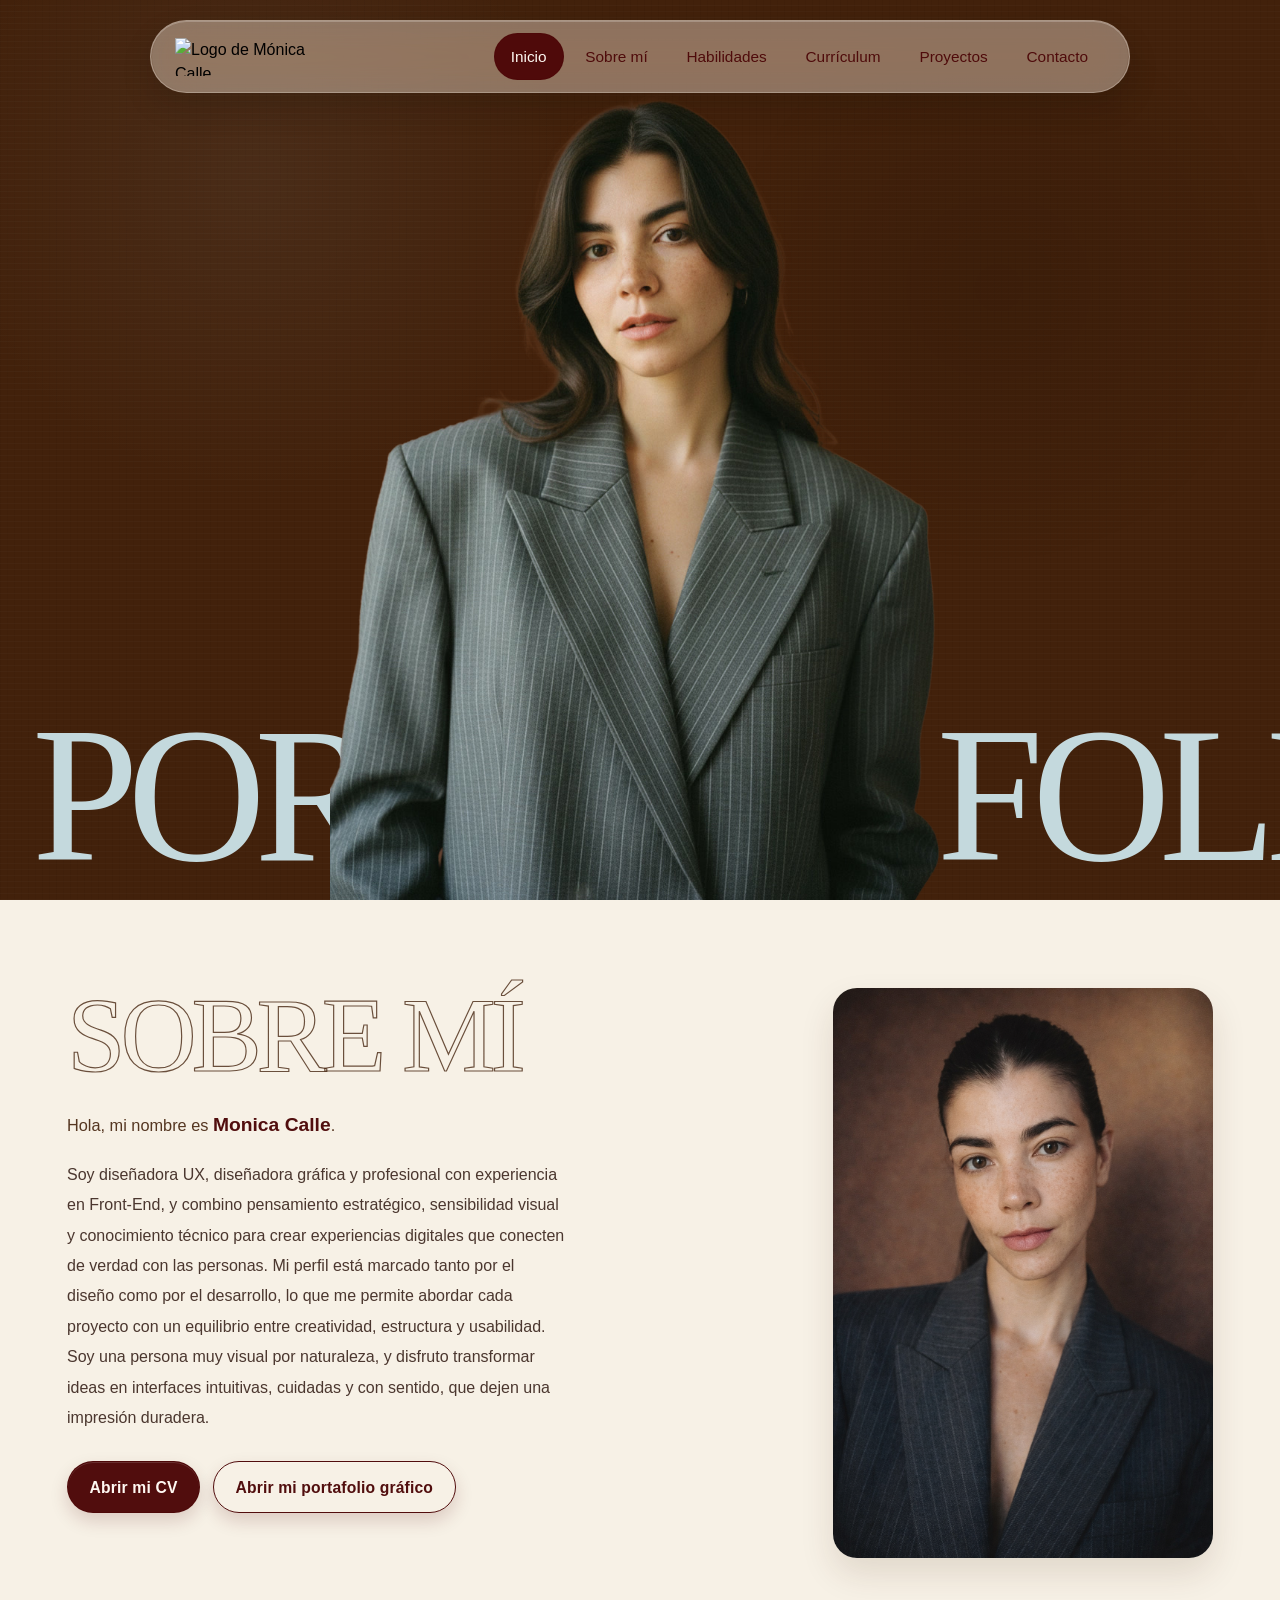
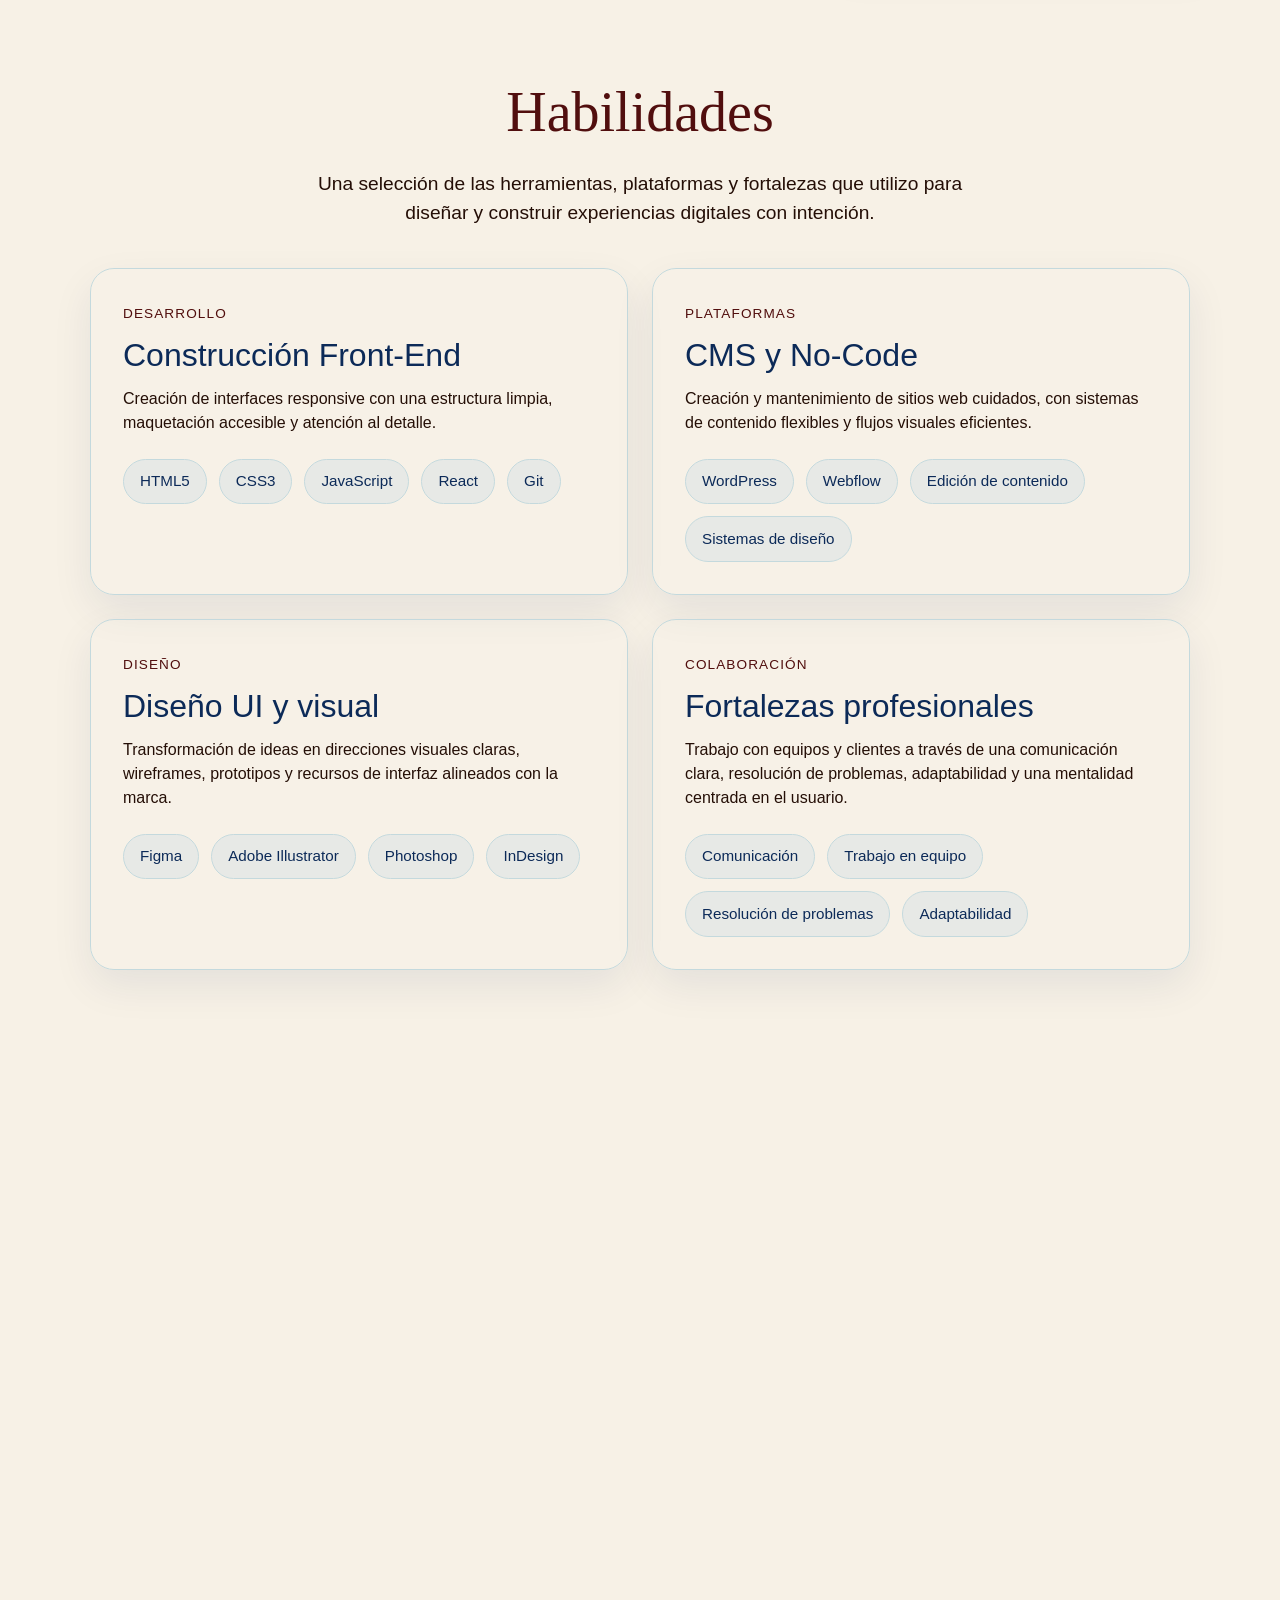
==== commit c1f52048: "cambio de url beautyhair" ====
--- a/index.html
+++ b/index.html
@@ -1,817 +1,991 @@
 <!doctype html>
 <html lang="es">
-    <head>
-        <meta charset="UTF-8" />
-        <meta name="viewport" content="width=device-width, initial-scale=1.0" />
-        <title>Portafolio UX/UI y Front-End de Mónica Calle</title>
-        <meta
-            name="description"
-            content="Portafolio de Mónica Calle Betancourt, diseñadora UX/UI y desarrolladora front-end. Proyectos web, branding, experiencia, habilidades y contacto."
+  <head>
+    <meta charset="UTF-8" />
+    <meta name="viewport" content="width=device-width, initial-scale=1.0" />
+    <title>Portafolio UX/UI y Front-End de Mónica Calle</title>
+    <meta
+      name="description"
+      content="Portafolio de Mónica Calle Betancourt, diseñadora UX/UI y desarrolladora front-end. Proyectos web, branding, experiencia, habilidades y contacto."
+    />
+    <meta
+      name="keywords"
+      content="Mónica Calle, portafolio, UX UI, desarrolladora front-end, WordPress, diseño web, branding, JavaScript, React"
+    />
+    <meta name="author" content="Mónica Calle Betancourt" />
+    <meta
+      name="robots"
+      content="index, follow, max-image-preview:large, max-snippet:-1, max-video-preview:-1"
+    />
+    <meta name="theme-color" content="#f0f0e0" />
+    <meta name="format-detection" content="telephone=no" />
+
+    <link
+      rel="canonical"
+      href="https://my-portfolio-coral-zeta-44.vercel.app/"
+    />
+    <link
+      rel="preload"
+      href="/assets/fonts/geist-v1-latin/geist-v1-latin-regular.woff2"
+      as="font"
+      type="font/woff2"
+      crossorigin
+    />
+    <link
+      rel="preload"
+      href="/assets/images/mobile.png"
+      as="image"
+      media="(max-width: 768px)"
+    />
+    <link
+      rel="preload"
+      href="/assets/images/fondohero.png"
+      as="image"
+      media="(min-width: 769px)"
+    />
+
+    <meta property="og:locale" content="es_ES" />
+    <meta property="og:type" content="website" />
+    <meta
+      property="og:title"
+      content="Portafolio UX/UI y Front-End de Mónica Calle"
+    />
+    <meta
+      property="og:description"
+      content="Diseño UX/UI, desarrollo front-end, WordPress y proyectos creativos en un mismo portafolio."
+    />
+    <meta
+      property="og:url"
+      content="https://my-portfolio-coral-zeta-44.vercel.app/"
+    />
+    <meta property="og:site_name" content="Portafolio de Mónica Calle" />
+    <meta
+      property="og:image"
+      content="https://my-portfolio-coral-zeta-44.vercel.app/assets/images/monica.png"
+    />
+    <meta property="og:image:alt" content="Retrato de Mónica Calle" />
+
+    <meta name="twitter:card" content="summary_large_image" />
+    <meta
+      name="twitter:title"
+      content="Portafolio UX/UI y Front-End de Mónica Calle"
+    />
+    <meta
+      name="twitter:description"
+      content="Proyectos web, branding, UX/UI, experiencia profesional y contacto."
+    />
+    <meta
+      name="twitter:image"
+      content="https://my-portfolio-coral-zeta-44.vercel.app/assets/images/monica.png"
+    />
+
+    <link rel="stylesheet" href="css/main.css" />
+    <link rel="stylesheet" href="css/header.css" />
+    <link rel="stylesheet" href="css/home.css" />
+    <link rel="stylesheet" href="css/about.css" />
+    <link rel="stylesheet" href="css/skills.css" />
+    <link rel="stylesheet" href="css/curriculum.css" />
+    <link rel="stylesheet" href="css/projects.css" />
+    <link rel="stylesheet" href="css/contact.css" />
+    <link rel="stylesheet" href="css/footer.css" />
+
+    <script type="application/ld+json">
+      {
+        "@context": "https://schema.org",
+        "@graph": [
+          {
+            "@type": "WebSite",
+            "@id": "https://my-portfolio-coral-zeta-44.vercel.app/#website",
+            "url": "https://my-portfolio-coral-zeta-44.vercel.app/",
+            "name": "Portafolio de Mónica Calle",
+            "inLanguage": "es-ES",
+            "description": "Portafolio de diseño UX/UI, desarrollo front-end y proyectos creativos."
+          },
+          {
+            "@type": "Person",
+            "@id": "https://my-portfolio-coral-zeta-44.vercel.app/#person",
+            "name": "Mónica Calle Betancourt",
+            "url": "https://my-portfolio-coral-zeta-44.vercel.app/",
+            "image": "https://my-portfolio-coral-zeta-44.vercel.app/assets/images/monica.png",
+            "jobTitle": "Diseñadora UX/UI y Desarrolladora Front-End",
+            "worksFor": {
+              "@type": "Organization",
+              "name": "Neerutech"
+            },
+            "sameAs": [
+              "https://www.linkedin.com/in/monica-calle-betancourt/",
+              "https://github.com/monicacalle"
+            ],
+            "knowsAbout": [
+              "UX/UI",
+              "Desarrollo Front-End",
+              "WordPress",
+              "Webflow",
+              "React",
+              "JavaScript",
+              "Branding",
+              "Diseño visual"
+            ]
+          }
+        ]
+      }
+    </script>
+  </head>
+
+  <body>
+    <svg class="iconos" xmlns="http://www.w3.org/2000/svg" aria-hidden="true">
+      <symbol id="icon-linkedin" viewBox="0 0 448 512">
+        <path
+          d="M416 32H31.9C14.3 32 0 46.5 0 64.3v383.4C0 465.5 14.3 480 31.9 480H416c17.6 0 32-14.5 32-32.3V64.3c0-17.8-14.4-32.3-32-32.3zM135.4 416H69V202.2h66.5V416zm-33.2-243c-21.3 0-38.5-17.3-38.5-38.5S80.9 96 102.2 96c21.2 0 38.5 17.3 38.5 38.5 0 21.3-17.2 38.5-38.5 38.5zm282.1 243h-66.4V312c0-24.8-.5-56.7-34.5-56.7-34.6 0-39.9 27-39.9 54.9V416h-66.4V202.2h63.7v29.2h.9c8.9-16.8 30.6-34.5 62.9-34.5 67.2 0 79.7 44.3 79.7 101.9V416z"
         />
-        <meta
-            name="keywords"
-            content="Mónica Calle, portafolio, UX UI, desarrolladora front-end, WordPress, diseño web, branding, JavaScript, React"
+      </symbol>
+
+      <symbol id="icon-github" viewBox="0 0 496 512">
+        <path
+          d="M165.9 397.4c0 2-2.3 3.6-5.2 3.6-3.3 .3-5.6-1.3-5.6-3.6 0-2 2.3-3.6 5.2-3.6 3-.3 5.6 1.3 5.6 3.6zm-31.1-4.5c-.7 2 1.3 4.3 4.3 4.9 2.6 1 5.6 0 6.2-2s-1.3-4.3-4.3-5.2c-2.6-.7-5.5 .3-6.2 2.3zm44.2-1.7c-2.9 .7-4.9 2.6-4.6 4.9 .3 2 2.9 3.3 5.9 2.6 2.9-.7 4.9-2.6 4.6-4.6-.3-1.9-3-3.2-5.9-2.9zM244.8 8C106.1 8 0 113.3 0 252c0 110.9 69.8 205.8 169.5 239.2 12.8 2.3 17.3-5.6 17.3-12.1 0-6.2-.3-40.4-.3-61.4 0 0-70 15-84.7-29.8 0 0-11.4-29.1-27.8-36.6 0 0-22.9-15.7 1.6-15.4 0 0 24.9 2 38.6 25.8 21.9 38.6 58.6 27.5 72.9 20.9 2.3-16 8.8-27.1 16-33.7-55.9-6.2-112.3-14.3-112.3-110.5 0-27.5 7.6-41.3 23.6-58.9-2.6-6.5-11.1-33.3 2.6-67.9 20.9-6.5 69 27 69 27 20-5.6 41.5-8.5 62.8-8.5s42.8 2.9 62.8 8.5c0 0 48.1-33.6 69-27 13.7 34.7 5.2 61.4 2.6 67.9 16 17.7 25.8 31.5 25.8 58.9 0 96.5-58.9 104.2-114.8 110.5 9.2 7.9 17 22.9 17 46.4 0 33.7-.3 75.4-.3 83.6 0 6.5 4.6 14.4 17.3 12.1C428.2 457.8 496 362.9 496 252 496 113.3 383.5 8 244.8 8zM97.2 352.9c-1.3 1-1 3.3 .7 5.2 1.6 1.6 3.9 2.3 5.2 1 1.3-1 1-3.3-.7-5.2-1.6-1.6-3.9-2.3-5.2-1zm-10.8-8.1c-.7 1.3 .3 2.9 2.3 3.9 1.6 1 3.6 .7 4.3-.7 .7-1.3-.3-2.9-2.3-3.9-2-.6-3.6-.3-4.3 .7zm32.4 35.6c-1.6 1.3-1 4.3 1.3 6.2 2.3 2.3 5.2 2.6 6.5 1 1.3-1.3 .7-4.3-1.3-6.2-2.2-2.3-5.2-2.6-6.5-1zm-11.4-14.7c-1.6 1-1.6 3.6 0 5.9 1.6 2.3 4.3 3.3 5.6 2.3 1.6-1.3 1.6-3.9 0-6.2-1.4-2.3-4-3.3-5.6-2z"
         />
-        <meta name="author" content="Mónica Calle Betancourt" />
-        <meta name="robots" content="index, follow, max-image-preview:large, max-snippet:-1, max-video-preview:-1" />
-        <meta name="theme-color" content="#f0f0e0" />
-        <meta name="format-detection" content="telephone=no" />
-
-        <link rel="canonical" href="https://my-portfolio-coral-zeta-44.vercel.app/" />
-        <link rel="preload" href="/assets/fonts/geist-v1-latin/geist-v1-latin-regular.woff2" as="font" type="font/woff2" crossorigin />
-        <link rel="preload" href="/assets/images/mobile.png" as="image" media="(max-width: 768px)" />
-        <link rel="preload" href="/assets/images/fondohero.png" as="image" media="(min-width: 769px)" />
-
-        <meta property="og:locale" content="es_ES" />
-        <meta property="og:type" content="website" />
-        <meta property="og:title" content="Portafolio UX/UI y Front-End de Mónica Calle" />
-        <meta
-            property="og:description"
-            content="Diseño UX/UI, desarrollo front-end, WordPress y proyectos creativos en un mismo portafolio."
+      </symbol>
+
+      <symbol id="icon-instagram" viewBox="0 0 448 512">
+        <path
+          d="M224.1 141c-63.6 0-114.9 51.3-114.9 114.9s51.3 114.9 114.9 114.9S339 319.5 339 255.9 287.7 141 224.1 141zm0 189.6c-41.1 0-74.7-33.5-74.7-74.7s33.5-74.7 74.7-74.7 74.7 33.5 74.7 74.7-33.6 74.7-74.7 74.7zm146.4-194.3c0 14.9-12 26.8-26.8 26.8-14.9 0-26.8-12-26.8-26.8s12-26.8 26.8-26.8 26.8 12 26.8 26.8zm76.1 27.2c-1.7-35.9-9.9-67.7-36.2-93.9-26.2-26.2-58-34.4-93.9-36.2-37-2.1-147.9-2.1-184.9 0-35.8 1.7-67.6 9.9-93.9 36.1s-34.4 58-36.2 93.9c-2.1 37-2.1 147.9 0 184.9 1.7 35.9 9.9 67.7 36.2 93.9s58 34.4 93.9 36.2c37 2.1 147.9 2.1 184.9 0 35.9-1.7 67.7-9.9 93.9-36.2 26.2-26.2 34.4-58 36.2-93.9 2.1-37 2.1-147.8 0-184.8zM398.8 388c-7.8 19.6-22.9 34.7-42.6 42.6-29.5 11.7-99.5 9-132.1 9s-102.7 2.6-132.1-9c-19.6-7.8-34.7-22.9-42.6-42.6-11.7-29.5-9-99.5-9-132.1s-2.6-102.7 9-132.1c7.8-19.6 22.9-34.7 42.6-42.6 29.5-11.7 99.5-9 132.1-9s102.7-2.6 132.1 9c19.6 7.8 34.7 22.9 42.6 42.6 11.7 29.5 9 99.5 9 132.1s2.7 102.7-9 132.1z"
         />
-        <meta property="og:url" content="https://my-portfolio-coral-zeta-44.vercel.app/" />
-        <meta property="og:site_name" content="Portafolio de Mónica Calle" />
-        <meta property="og:image" content="https://my-portfolio-coral-zeta-44.vercel.app/assets/images/monica.png" />
-        <meta property="og:image:alt" content="Retrato de Mónica Calle" />
-
-        <meta name="twitter:card" content="summary_large_image" />
-        <meta name="twitter:title" content="Portafolio UX/UI y Front-End de Mónica Calle" />
-        <meta
-            name="twitter:description"
-            content="Proyectos web, branding, UX/UI, experiencia profesional y contacto."
+      </symbol>
+    </svg>
+
+    <header class="header" id="header">
+      <a href="#home" class="logo" title="Logo de Mónica Calle">
+        <img
+          class="logo__img"
+          src="/assets/images/Asset 4.png"
+          alt="Logo de Mónica Calle"
+          width="768"
+          height="202"
+          decoding="async"
         />
-        <meta name="twitter:image" content="https://my-portfolio-coral-zeta-44.vercel.app/assets/images/monica.png" />
-
-        <link rel="stylesheet" href="css/main.css" />
-        <link rel="stylesheet" href="css/header.css" />
-        <link rel="stylesheet" href="css/home.css" />
-        <link rel="stylesheet" href="css/about.css" />
-        <link rel="stylesheet" href="css/skills.css" />
-        <link rel="stylesheet" href="css/curriculum.css" />
-        <link rel="stylesheet" href="css/projects.css" />
-        <link rel="stylesheet" href="css/contact.css" />
-        <link rel="stylesheet" href="css/footer.css" />
-
-        <script type="application/ld+json">
-            {
-                "@context": "https://schema.org",
-                "@graph": [
-                    {
-                        "@type": "WebSite",
-                        "@id": "https://my-portfolio-coral-zeta-44.vercel.app/#website",
-                        "url": "https://my-portfolio-coral-zeta-44.vercel.app/",
-                        "name": "Portafolio de Mónica Calle",
-                        "inLanguage": "es-ES",
-                        "description": "Portafolio de diseño UX/UI, desarrollo front-end y proyectos creativos."
-                    },
-                    {
-                        "@type": "Person",
-                        "@id": "https://my-portfolio-coral-zeta-44.vercel.app/#person",
-                        "name": "Mónica Calle Betancourt",
-                        "url": "https://my-portfolio-coral-zeta-44.vercel.app/",
-                        "image": "https://my-portfolio-coral-zeta-44.vercel.app/assets/images/monica.png",
-                        "jobTitle": "Diseñadora UX/UI y Desarrolladora Front-End",
-                        "worksFor": {
-                            "@type": "Organization",
-                            "name": "Neerutech"
-                        },
-                        "sameAs": [
-                            "https://www.linkedin.com/in/monica-calle-betancourt/",
-                            "https://github.com/monicacalle"
-                        ],
-                        "knowsAbout": [
-                            "UX/UI",
-                            "Desarrollo Front-End",
-                            "WordPress",
-                            "Webflow",
-                            "React",
-                            "JavaScript",
-                            "Branding",
-                            "Diseño visual"
-                        ]
-                    }
-                ]
-            }
-        </script>
-    </head>
-
-    <body>
-        <svg class="iconos" xmlns="http://www.w3.org/2000/svg" aria-hidden="true">
-            <symbol id="icon-linkedin" viewBox="0 0 448 512">
-                <path
-                    d="M416 32H31.9C14.3 32 0 46.5 0 64.3v383.4C0 465.5 14.3 480 31.9 480H416c17.6 0 32-14.5 32-32.3V64.3c0-17.8-14.4-32.3-32-32.3zM135.4 416H69V202.2h66.5V416zm-33.2-243c-21.3 0-38.5-17.3-38.5-38.5S80.9 96 102.2 96c21.2 0 38.5 17.3 38.5 38.5 0 21.3-17.2 38.5-38.5 38.5zm282.1 243h-66.4V312c0-24.8-.5-56.7-34.5-56.7-34.6 0-39.9 27-39.9 54.9V416h-66.4V202.2h63.7v29.2h.9c8.9-16.8 30.6-34.5 62.9-34.5 67.2 0 79.7 44.3 79.7 101.9V416z"
+      </a>
+
+      <button
+        class="menu__icon"
+        type="button"
+        title="Abrir menú"
+        aria-label="Abrir menú de navegación"
+        aria-expanded="false"
+      >
+        <span class="menu__icon-box" aria-hidden="true">
+          <span class="menu__bar"></span>
+          <span class="menu__bar"></span>
+          <span class="menu__bar"></span>
+        </span>
+      </button>
+      <nav class="navbar" aria-label="Navegación principal">
+        <ul class="navbar__ul">
+          <li class="isActive">
+            <a
+              class="navbar__link"
+              href="#home"
+              title="Ir a la sección de inicio"
+              >Inicio</a
+            >
+          </li>
+          <li>
+            <a class="navbar__link" href="#about" title="Conocer más sobre mí"
+              >Sobre mí</a
+            >
+          </li>
+          <li>
+            <a class="navbar__link" href="#skills" title="Ver mis habilidades"
+              >Habilidades</a
+            >
+          </li>
+          <li>
+            <a
+              class="navbar__link"
+              href="#curriculum"
+              title="Consultar mi currículum"
+              >Currículum</a
+            >
+          </li>
+          <li>
+            <a
+              class="navbar__link"
+              href="#projects"
+              title="Explorar mis proyectos"
+              >Proyectos</a
+            >
+          </li>
+          <li>
+            <a
+              class="navbar__link"
+              href="#contact"
+              title="Ponte en contacto conmigo"
+              >Contacto</a
+            >
+          </li>
+        </ul>
+      </nav>
+    </header>
+
+    <main>
+      <section class="home" id="home">
+        <div class="home__wrapper">
+          <div class="home__stage">
+            <h1 class="home__title">
+              <span
+                class="home__title-word home__title-word--left"
+                aria-hidden="true"
+              >
+                <span class="home__letter" style="--i: 0">P</span>
+                <span class="home__letter" style="--i: 1">O</span>
+                <span class="home__letter" style="--i: 2">R</span>
+                <span class="home__letter" style="--i: 3">T</span>
+                <span class="home__letter" style="--i: 4">A</span>
+              </span>
+              <span class="visually-hidden">PORTAFOLIO</span>
+              <span
+                class="home__title-word home__title-word--right"
+                aria-hidden="true"
+              >
+                <span class="home__letter" style="--i: 5">F</span>
+                <span class="home__letter" style="--i: 6">O</span>
+                <span class="home__letter" style="--i: 7">L</span>
+                <span class="home__letter" style="--i: 8">I</span>
+                <span class="home__letter" style="--i: 9">O</span>
+              </span>
+            </h1>
+            <div class="home__media">
+              <img
+                class="home__hero-image"
+                src="/assets/profilepicture.png"
+                alt="Foto de perfil para el hero del portafolio"
+                width="832"
+                height="1248"
+                loading="eager"
+                fetchpriority="high"
+                decoding="async"
+              />
+            </div>
+          </div>
+        </div>
+      </section>
+
+      <section class="about" id="about">
+        <div class="about__wrapper">
+          <div class="about__grid">
+            <div class="about__content">
+              <div class="about__intro">
+                <h2 class="about__title">SOBRE MÍ</h2>
+              </div>
+
+              <p class="about__subtitle">
+                Hola, mi nombre es
+                <span class="about__subtitle-name">Monica Calle</span>.
+              </p>
+
+              <p class="about__description">
+                Soy diseñadora UX, diseñadora gráfica y profesional con
+                experiencia en Front-End, y combino pensamiento estratégico,
+                sensibilidad visual y conocimiento técnico para crear
+                experiencias digitales que conecten de verdad con las personas.
+                Mi perfil está marcado tanto por el diseño como por el
+                desarrollo, lo que me permite abordar cada proyecto con un
+                equilibrio entre creatividad, estructura y usabilidad. Soy una
+                persona muy visual por naturaleza, y disfruto transformar ideas
+                en interfaces intuitivas, cuidadas y con sentido, que dejen una
+                impresión duradera.
+              </p>
+
+              <div class="about__actions">
+                <a
+                  class="about__btn"
+                  href="/assets/curriculum/Monicacalle_cv.pdf"
+                  target="_blank"
+                  rel="noreferrer noopener"
+                >
+                  Abrir mi CV
+                </a>
+
+                <a
+                  class="about__btn about__btn--ghost"
+                  href="/assets/portafolio grafico.pdf"
+                  target="_blank"
+                  rel="noreferrer noopener"
+                >
+                  Abrir mi portafolio gráfico
+                </a>
+              </div>
+            </div>
+
+            <div class="about__img-container">
+              <img
+                class="about__img"
+                src="/assets/images/A3842F83-2B71-4865-86AB-E1A4CF8BF287.PNG"
+                alt="Foto de perfil"
+                loading="lazy"
+                decoding="async"
+              />
+            </div>
+          </div>
+        </div>
+      </section>
+
+      <section class="skills" id="skills">
+        <div class="skills__contenido">
+          <h2 class="skills__title">Habilidades</h2>
+          <p class="skills__intro">
+            Una selección de las herramientas, plataformas y fortalezas que
+            utilizo para diseñar y construir experiencias digitales con
+            intención.
+          </p>
+          <div class="skills__grid">
+            <article class="skills__card">
+              <span class="skills__eyebrow">Desarrollo</span>
+              <h3 class="skills__col-title">Construcción Front-End</h3>
+              <p class="skills__description">
+                Creación de interfaces responsive con una estructura limpia,
+                maquetación accesible y atención al detalle.
+              </p>
+              <ul class="skills__tags">
+                <li class="skills__tag">HTML5</li>
+                <li class="skills__tag">CSS3</li>
+                <li class="skills__tag">JavaScript</li>
+                <li class="skills__tag">React</li>
+                <li class="skills__tag">Git</li>
+              </ul>
+            </article>
+
+            <article class="skills__card">
+              <span class="skills__eyebrow">Plataformas</span>
+              <h3 class="skills__col-title">CMS y No-Code</h3>
+              <p class="skills__description">
+                Creación y mantenimiento de sitios web cuidados, con sistemas de
+                contenido flexibles y flujos visuales eficientes.
+              </p>
+              <ul class="skills__tags">
+                <li class="skills__tag">WordPress</li>
+                <li class="skills__tag">Webflow</li>
+                <li class="skills__tag">Edición de contenido</li>
+                <li class="skills__tag">Sistemas de diseño</li>
+              </ul>
+            </article>
+
+            <article class="skills__card">
+              <span class="skills__eyebrow">Diseño</span>
+              <h3 class="skills__col-title">Diseño UI y visual</h3>
+              <p class="skills__description">
+                Transformación de ideas en direcciones visuales claras,
+                wireframes, prototipos y recursos de interfaz alineados con la
+                marca.
+              </p>
+              <ul class="skills__tags">
+                <li class="skills__tag">Figma</li>
+                <li class="skills__tag">Adobe Illustrator</li>
+                <li class="skills__tag">Photoshop</li>
+                <li class="skills__tag">InDesign</li>
+              </ul>
+            </article>
+
+            <article class="skills__card">
+              <span class="skills__eyebrow">Colaboración</span>
+              <h3 class="skills__col-title">Fortalezas profesionales</h3>
+              <p class="skills__description">
+                Trabajo con equipos y clientes a través de una comunicación
+                clara, resolución de problemas, adaptabilidad y una mentalidad
+                centrada en el usuario.
+              </p>
+              <ul class="skills__tags">
+                <li class="skills__tag">Comunicación</li>
+                <li class="skills__tag">Trabajo en equipo</li>
+                <li class="skills__tag">Resolución de problemas</li>
+                <li class="skills__tag">Adaptabilidad</li>
+              </ul>
+            </article>
+          </div>
+        </div>
+      </section>
+
+      <section class="projects" id="projects">
+        <div class="projects__wrapper">
+          <h2 class="projects__title">Proyectos en los que he trabajado</h2>
+
+          <div class="projects__category">
+            <div class="projects__category-intro">
+              <span class="projects__eyebrow">01</span>
+              <h3 class="projects__category-title">Proyectos UX/UI</h3>
+              <p class="projects__category-description">
+                Aplicaciones y conceptos digitales donde combino investigación,
+                estructura y una dirección visual cuidada para construir
+                experiencias claras y memorables.
+              </p>
+            </div>
+
+            <div class="projects__gallery projects__gallery--duo">
+              <article class="project-card">
+                <img
+                  class="project-card__img"
+                  src="/assets/images/vibe.png"
+                  alt="Vibe App"
+                  loading="lazy"
+                  decoding="async"
                 />
-            </symbol>
-
-            <symbol id="icon-github" viewBox="0 0 496 512">
-                <path
-                    d="M165.9 397.4c0 2-2.3 3.6-5.2 3.6-3.3 .3-5.6-1.3-5.6-3.6 0-2 2.3-3.6 5.2-3.6 3-.3 5.6 1.3 5.6 3.6zm-31.1-4.5c-.7 2 1.3 4.3 4.3 4.9 2.6 1 5.6 0 6.2-2s-1.3-4.3-4.3-5.2c-2.6-.7-5.5 .3-6.2 2.3zm44.2-1.7c-2.9 .7-4.9 2.6-4.6 4.9 .3 2 2.9 3.3 5.9 2.6 2.9-.7 4.9-2.6 4.6-4.6-.3-1.9-3-3.2-5.9-2.9zM244.8 8C106.1 8 0 113.3 0 252c0 110.9 69.8 205.8 169.5 239.2 12.8 2.3 17.3-5.6 17.3-12.1 0-6.2-.3-40.4-.3-61.4 0 0-70 15-84.7-29.8 0 0-11.4-29.1-27.8-36.6 0 0-22.9-15.7 1.6-15.4 0 0 24.9 2 38.6 25.8 21.9 38.6 58.6 27.5 72.9 20.9 2.3-16 8.8-27.1 16-33.7-55.9-6.2-112.3-14.3-112.3-110.5 0-27.5 7.6-41.3 23.6-58.9-2.6-6.5-11.1-33.3 2.6-67.9 20.9-6.5 69 27 69 27 20-5.6 41.5-8.5 62.8-8.5s42.8 2.9 62.8 8.5c0 0 48.1-33.6 69-27 13.7 34.7 5.2 61.4 2.6 67.9 16 17.7 25.8 31.5 25.8 58.9 0 96.5-58.9 104.2-114.8 110.5 9.2 7.9 17 22.9 17 46.4 0 33.7-.3 75.4-.3 83.6 0 6.5 4.6 14.4 17.3 12.1C428.2 457.8 496 362.9 496 252 496 113.3 383.5 8 244.8 8zM97.2 352.9c-1.3 1-1 3.3 .7 5.2 1.6 1.6 3.9 2.3 5.2 1 1.3-1 1-3.3-.7-5.2-1.6-1.6-3.9-2.3-5.2-1zm-10.8-8.1c-.7 1.3 .3 2.9 2.3 3.9 1.6 1 3.6 .7 4.3-.7 .7-1.3-.3-2.9-2.3-3.9-2-.6-3.6-.3-4.3 .7zm32.4 35.6c-1.6 1.3-1 4.3 1.3 6.2 2.3 2.3 5.2 2.6 6.5 1 1.3-1.3 .7-4.3-1.3-6.2-2.2-2.3-5.2-2.6-6.5-1zm-11.4-14.7c-1.6 1-1.6 3.6 0 5.9 1.6 2.3 4.3 3.3 5.6 2.3 1.6-1.3 1.6-3.9 0-6.2-1.4-2.3-4-3.3-5.6-2z"
+                <div class="project-card__content">
+                  <h4 class="project-card__title">Vibe App</h4>
+                  <p class="project-card__tech">
+                    UX/UI · Aplicación móvil · FemTech
+                  </p>
+                  <div class="project-card__links">
+                    <a
+                      class="project-card__btn"
+                      href="/assets/Vibe App Memoria.pdf"
+                      target="_blank"
+                      rel="noopener noreferrer"
+                    >
+                      Ver proyecto
+                    </a>
+                  </div>
+                </div>
+              </article>
+
+              <article class="project-card">
+                <img
+                  class="project-card__img"
+                  src="/assets/images/voluntee.png"
+                  alt="Voluntee App"
+                  loading="lazy"
+                  decoding="async"
                 />
-            </symbol>
-
-            <symbol id="icon-instagram" viewBox="0 0 448 512">
-                <path
-                    d="M224.1 141c-63.6 0-114.9 51.3-114.9 114.9s51.3 114.9 114.9 114.9S339 319.5 339 255.9 287.7 141 224.1 141zm0 189.6c-41.1 0-74.7-33.5-74.7-74.7s33.5-74.7 74.7-74.7 74.7 33.5 74.7 74.7-33.6 74.7-74.7 74.7zm146.4-194.3c0 14.9-12 26.8-26.8 26.8-14.9 0-26.8-12-26.8-26.8s12-26.8 26.8-26.8 26.8 12 26.8 26.8zm76.1 27.2c-1.7-35.9-9.9-67.7-36.2-93.9-26.2-26.2-58-34.4-93.9-36.2-37-2.1-147.9-2.1-184.9 0-35.8 1.7-67.6 9.9-93.9 36.1s-34.4 58-36.2 93.9c-2.1 37-2.1 147.9 0 184.9 1.7 35.9 9.9 67.7 36.2 93.9s58 34.4 93.9 36.2c37 2.1 147.9 2.1 184.9 0 35.9-1.7 67.7-9.9 93.9-36.2 26.2-26.2 34.4-58 36.2-93.9 2.1-37 2.1-147.8 0-184.8zM398.8 388c-7.8 19.6-22.9 34.7-42.6 42.6-29.5 11.7-99.5 9-132.1 9s-102.7 2.6-132.1-9c-19.6-7.8-34.7-22.9-42.6-42.6-11.7-29.5-9-99.5-9-132.1s-2.6-102.7 9-132.1c7.8-19.6 22.9-34.7 42.6-42.6 29.5-11.7 99.5-9 132.1-9s102.7-2.6 132.1 9c19.6 7.8 34.7 22.9 42.6 42.6 11.7 29.5 9 99.5 9 132.1s2.7 102.7-9 132.1z"
+                <div class="project-card__content">
+                  <h4 class="project-card__title">Voluntee App</h4>
+                  <p class="project-card__tech">
+                    Investigación UX · Diseño de apps
+                  </p>
+                  <div class="project-card__links">
+                    <a
+                      class="project-card__btn"
+                      href="/assets/Voluntee app slides.pdf"
+                      target="_blank"
+                      rel="noopener noreferrer"
+                    >
+                      Ver proyecto
+                    </a>
+                  </div>
+                </div>
+              </article>
+            </div>
+          </div>
+
+          <div class="projects__category">
+            <div class="projects__category-intro">
+              <span class="projects__eyebrow">02</span>
+              <h3 class="projects__category-title">Sitios web que he creado</h3>
+              <p class="projects__category-description">
+                Webs desarrolladas con WordPress, Webflow y front-end a medida,
+                pensadas para unir marca, funcionalidad y detalle visual en una
+                misma experiencia.
+              </p>
+            </div>
+
+            <div class="projects__gallery projects__gallery--editorial">
+              <article class="project-card project-card--showcase">
+                <img
+                  class="project-card__img"
+                  src="/assets/images/mockupraiz.png"
+                  alt="Sitio web de Estudio Raíz"
+                  loading="lazy"
+                  decoding="async"
                 />
-            </symbol>
-        </svg>
-
-        <header class="header" id="header">
-            <a href="#home" class="logo" title="Logo de Mónica Calle">
+                <div class="project-card__content">
+                  <h4 class="project-card__title">Estudio Raíz</h4>
+                  <p class="project-card__tech">Webflow</p>
+                  <div class="project-card__links">
+                    <a
+                      class="project-card__btn"
+                      href="https://estudio-raiz.webflow.io/"
+                      target="_blank"
+                      rel="noopener noreferrer"
+                    >
+                      Ver sitio
+                    </a>
+                  </div>
+                </div>
+              </article>
+
+              <article class="project-card">
                 <img
-                    class="logo__img"
-                    src="/assets/images/Asset 4.png"
-                    alt="Logo de Mónica Calle"
-                    width="768"
-                    height="202"
-                    decoding="async"
+                  class="project-card__img"
+                  src="/assets/images/mockupisa.png"
+                  alt="Sitio web de Isabella Mendoza Experiencia Capilar"
+                  loading="lazy"
+                  decoding="async"
                 />
+                <div class="project-card__content">
+                  <h4 class="project-card__title">
+                    Sitio web Isabella Mendoza Experiencia Capilar
+                  </h4>
+                  <p class="project-card__tech">WordPress</p>
+                  <div class="project-card__links">
+                    <a
+                      class="project-card__btn"
+                      href="https://monicacalle.es/"
+                      target="_blank"
+                      rel="noopener noreferrer"
+                    >
+                      Ver sitio
+                    </a>
+                  </div>
+                </div>
+              </article>
+
+              <article class="project-card">
+                <img
+                  class="project-card__img"
+                  src="/assets/images/iphone.webp"
+                  alt="Clon del iPhone 15"
+                  loading="lazy"
+                  decoding="async"
+                />
+                <div class="project-card__content">
+                  <h4 class="project-card__title">iPhone 15 Clone</h4>
+                  <p class="project-card__tech">React · Tailwind · GSAP</p>
+                  <div class="project-card__links">
+                    <a
+                      class="project-card__btn"
+                      href="https://iphone15-page-clone.vercel.app/"
+                      target="_blank"
+                      rel="noopener noreferrer"
+                    >
+                      Ver sitio
+                    </a>
+                    <a
+                      class="project-card__btn project-card__btn--ghost"
+                      href="https://github.com/monicacalle/iphone15-page-clone"
+                      target="_blank"
+                      rel="noopener noreferrer"
+                    >
+                      Código
+                    </a>
+                  </div>
+                </div>
+              </article>
+            </div>
+          </div>
+
+          <div class="projects__category">
+            <div class="projects__category-intro">
+              <span class="projects__eyebrow">03</span>
+              <h3 class="projects__category-title">Proyecto creativo</h3>
+              <p class="projects__category-description">
+                Piezas de branding y campañas donde exploro una estética más
+                editorial, expresiva y conceptual, sin perder claridad ni
+                coherencia visual.
+              </p>
+            </div>
+
+            <div class="projects__gallery projects__gallery--creative">
+              <article
+                class="project-card project-card--wide project-card--creative-feature"
+              >
+                <img
+                  class="project-card__img"
+                  src="/assets/images/portafolioabierto.png"
+                  alt="Portafolio gráfico de Mónica Calle"
+                  loading="lazy"
+                  decoding="async"
+                />
+                <div class="project-card__content">
+                  <h4 class="project-card__title">Portafolio gráfico</h4>
+                  <p class="project-card__tech">
+                    Diseño gráfico · Dirección visual
+                  </p>
+                  <div class="project-card__links">
+                    <a
+                      class="project-card__btn"
+                      href="/assets/portafolio grafico.pdf"
+                      target="_blank"
+                      rel="noopener noreferrer"
+                    >
+                      Ver proyecto
+                    </a>
+                  </div>
+                </div>
+              </article>
+            </div>
+          </div>
+        </div>
+      </section>
+
+      <section class="curriculum" id="curriculum">
+        <div class="curriculum__wrapper">
+          <h2 class="curriculum__title">Currículum</h2>
+          <div class="curriculum__row">
+            <div class="curriculum__col left">
+              <h3 class="curriculum__col-title">Formación</h3>
+              <div class="curriculum__timeline">
+                <article class="curriculum__item">
+                  <span class="curriculum__item-dot" aria-hidden="true"></span>
+                  <span class="curriculum__item-date">Actualmente</span>
+                  <h4 class="curriculum__item-title">Diseño Web</h4>
+                  <span class="curriculum__item-place">CEI</span>
+                  <span class="curriculum__item-country">España</span>
+                  <p class="curriculum__item-description">
+                    Actualmente estoy cursando un Máster en Diseño Web en CEI
+                    School (Centro de Estudios de Innovación), donde profundizo
+                    en estrategias avanzadas de diseño responsive y en la
+                    creación de microinteracciones UX para ofrecer experiencias
+                    intuitivas, envolventes y atractivas.
+                  </p>
+                </article>
+                <article class="curriculum__item">
+                  <span class="curriculum__item-dot" aria-hidden="true"></span>
+                  <span class="curriculum__item-date">2022</span>
+                  <h4 class="curriculum__item-title">Desarrollo Full Stack</h4>
+                  <span class="curriculum__item-place">4 Geeks Academy</span>
+                  <span class="curriculum__item-country">Chile</span>
+                  <p class="curriculum__item-description">
+                    Completé un bootcamp inmersivo de Full Stack en 4Geeks
+                    Academy, donde reforcé el desarrollo front-end con
+                    JavaScript (ES6+, React) y la parte back-end con Python
+                    (Flask, APIs REST), construyendo y desplegando aplicaciones
+                    web escalables con herramientas y flujos de trabajo estándar
+                    de la industria.
+                  </p>
+                </article>
+                <article class="curriculum__item">
+                  <span class="curriculum__item-dot" aria-hidden="true"></span>
+                  <span class="curriculum__item-date">2010 - 2015</span>
+                  <h4 class="curriculum__item-title">
+                    Licenciatura en Lenguas Extranjeras
+                  </h4>
+                  <span class="curriculum__item-place"
+                    >Unidad Central del Valle</span
+                  >
+                  <span class="curriculum__item-country">Colombia</span>
+                  <p class="curriculum__item-description">
+                    Obtuve una licenciatura en Lenguas Extranjeras, con enfoque
+                    en la enseñanza del inglés y el francés, lo que me dio una
+                    base sólida en lingüística, comunicación intercultural y
+                    metodologías pedagógicas que siguen influyendo en mi trabajo
+                    hoy en día.
+                  </p>
+                </article>
+              </div>
+            </div>
+
+            <div class="curriculum__col right">
+              <h3 class="curriculum__col-title">Experiencia laboral</h3>
+              <div class="curriculum__timeline">
+                <article class="curriculum__item">
+                  <span class="curriculum__item-dot" aria-hidden="true"></span>
+                  <span class="curriculum__item-date">Actualmente</span>
+                  <h4 class="curriculum__item-title">
+                    Desarrolladora UX/UI y WordPress
+                  </h4>
+                  <span class="curriculum__item-place">Neerutech</span>
+                  <span class="curriculum__item-country">España</span>
+                  <p class="curriculum__item-description">
+                    Como desarrolladora WordPress y UX/UI en Neerutech, me
+                    especializo en unir el diseño visual con el rendimiento
+                    técnico. Lidero procesos de desarrollo de principio a fin,
+                    transformando ideas complejas de clientes en prototipos de
+                    alta fidelidad en Figma y tiendas WooCommerce completamente
+                    funcionales. También he ejecutado migraciones masivas de
+                    datos sin tiempo de inactividad y mejorado continuamente los
+                    flujos de usuario para impulsar interacciones intuitivas y
+                    el crecimiento del negocio.
+                  </p>
+                </article>
+                <article class="curriculum__item">
+                  <span class="curriculum__item-dot" aria-hidden="true"></span>
+                  <span class="curriculum__item-date">2023</span>
+                  <h4 class="curriculum__item-title">
+                    Desarrolladora Front-End
+                  </h4>
+                  <span class="curriculum__item-place">Enerlink</span>
+                  <span class="curriculum__item-country">Chile</span>
+                  <p class="curriculum__item-description">
+                    Como desarrolladora Front-End en Enerlink, participé en la
+                    construcción de su software de medición inteligente creando
+                    un sistema completo de notificaciones y preferencias para la
+                    aplicación web. Esta funcionalidad permitió a los usuarios
+                    recibir actualizaciones en tiempo real y personalizar sus
+                    preferencias directamente desde la interfaz mediante
+                    filtros. También trabajé en la depuración de código legacy y
+                    en la mejora general del sitio corrigiendo errores y
+                    optimizando el rendimiento.
+                  </p>
+                </article>
+                <article class="curriculum__item">
+                  <span class="curriculum__item-dot" aria-hidden="true"></span>
+                  <span class="curriculum__item-date">2022 - 2023</span>
+                  <h4 class="curriculum__item-title">Asistente de docencia</h4>
+                  <span class="curriculum__item-place">4 Geeks Academy</span>
+                  <span class="curriculum__item-country">Chile</span>
+                  <p class="curriculum__item-description">
+                    En este rol me enfoqué en acompañar a los estudiantes
+                    durante su proceso de aprendizaje, con especial énfasis en
+                    JavaScript y React. Mi mayor reto fue adaptarme a las
+                    distintas formas en que cada persona abordaba problemas y
+                    desarrollaba soluciones. Esta experiencia fortaleció mi
+                    capacidad para explicar conceptos complejos y adaptar mi
+                    forma de enseñar a las necesidades individuales de cada
+                    estudiante.
+                  </p>
+                </article>
+              </div>
+            </div>
+          </div>
+        </div>
+      </section>
+
+      <section class="contact" id="contact">
+        <div class="contact__wrapper">
+          <div class="contact__intro">
+            <span class="contact__eyebrow">Contacto</span>
+            <h2 class="contact__title">Creemos algo con intención juntos.</h2>
+            <p class="contact__lead">
+              Si tienes un proyecto, una colaboración o una oportunidad en
+              mente, me encantará saber de ti.
+            </p>
+            <a class="contact__mail" href="mailto:monicacalle369@gmail.com"
+              >monicacalle369@gmail.com</a
+            >
+
+            <div class="contact__tags">
+              <span class="contact__tag">Desarrollo Front-End</span>
+              <span class="contact__tag">Diseño UI</span>
+              <span class="contact__tag">Dirección creativa</span>
+            </div>
+          </div>
+
+          <form
+            class="contact__form"
+            id="contact-form"
+            action="#"
+            method="post"
+          >
+            <div class="contact__row">
+              <div class="contact__col">
+                <div class="contact__box-input">
+                  <label class="contact__label visually-hidden" for="first-name"
+                    >Nombre</label
+                  >
+                  <input
+                    class="contact__input"
+                    id="first-name"
+                    type="text"
+                    name="first-name"
+                    required
+                  />
+                  <span class="contact__span-text">Nombre</span>
+                  <span class="contact__span-line"></span>
+                </div>
+              </div>
+              <div class="contact__col">
+                <div class="contact__box-input">
+                  <label class="contact__label visually-hidden" for="last-name"
+                    >Apellido</label
+                  >
+                  <input
+                    id="last-name"
+                    type="text"
+                    name="last-name"
+                    required
+                    class="contact__input"
+                  />
+                  <span class="contact__span-text">Apellido</span>
+                  <span class="contact__span-line"></span>
+                </div>
+              </div>
+            </div>
+            <div class="contact__row">
+              <div class="contact__col">
+                <div class="contact__box-input">
+                  <label class="contact__label visually-hidden" for="email"
+                    >Correo electrónico</label
+                  >
+                  <input
+                    id="email"
+                    type="email"
+                    name="email"
+                    required
+                    class="contact__input"
+                  />
+                  <span class="contact__span-text">Correo electrónico</span>
+                  <span class="contact__span-line"></span>
+                </div>
+              </div>
+              <div class="contact__col">
+                <div class="contact__box-input">
+                  <label class="contact__label visually-hidden" for="mobile"
+                    >Teléfono</label
+                  >
+                  <input
+                    id="mobile"
+                    class="contact__input"
+                    type="tel"
+                    name="telefono"
+                    required
+                  />
+                  <span class="contact__span-text">Teléfono</span>
+                  <span class="contact__span-line"></span>
+                </div>
+              </div>
+            </div>
+            <div class="contact__row">
+              <div class="contact__col">
+                <div class="contact__box-input">
+                  <label class="contact__label visually-hidden" for="message"
+                    >Mensaje</label
+                  >
+                  <textarea
+                    class="textarea"
+                    name="message"
+                    id="message"
+                    cols="30"
+                    rows="10"
+                    required
+                  ></textarea>
+                  <span class="contact__span-text"
+                    >Escribe tu mensaje aquí...</span
+                  >
+                  <span class="contact__span-line"></span>
+                </div>
+              </div>
+            </div>
+            <div class="contact__row">
+              <div class="contact__col">
+                <button
+                  class="contact__btn"
+                  type="submit"
+                  title="Haz clic para enviar tu mensaje"
+                >
+                  Enviar
+                </button>
+                <p
+                  class="contact__status"
+                  id="contact-status"
+                  aria-live="polite"
+                ></p>
+              </div>
+            </div>
+          </form>
+        </div>
+      </section>
+    </main>
+
+    <footer class="footer" id="footer">
+      <div class="footer__wrapper">
+        <div class="footer__top">
+          <div class="footer__brand">
+            <a href="#home" class="footer__logo" title="Ir al inicio">
+              <img
+                class="footer__logo-img"
+                src="/assets/images/Asset 4.png"
+                alt="Logo de Mónica Calle"
+                loading="lazy"
+                decoding="async"
+              />
             </a>
-
-            <button
-                class="menu__icon"
-                type="button"
-                title="Abrir menú"
-                aria-label="Abrir menú de navegación"
-                aria-expanded="false"
-            >
-                <span class="menu__icon-box" aria-hidden="true">
-                    <span class="menu__bar"></span>
-                    <span class="menu__bar"></span>
-                    <span class="menu__bar"></span>
-                </span>
-            </button>
-            <nav class="navbar" aria-label="Navegación principal">
-                <ul class="navbar__ul">
-                    <li class="isActive">
-                        <a class="navbar__link" href="#home" title="Ir a la sección de inicio">Inicio</a>
-                    </li>
-                    <li>
-                        <a class="navbar__link" href="#about" title="Conocer más sobre mí">Sobre mí</a>
-                    </li>
-                    <li>
-                        <a class="navbar__link" href="#skills" title="Ver mis habilidades">Habilidades</a>
-                    </li>
-                    <li>
-                        <a class="navbar__link" href="#curriculum" title="Consultar mi currículum">Currículum</a>
-                    </li>
-                    <li>
-                        <a class="navbar__link" href="#projects" title="Explorar mis proyectos">Proyectos</a>
-                    </li>
-                    <li>
-                        <a class="navbar__link" href="#contact" title="Ponte en contacto conmigo">Contacto</a>
-                    </li>
-                </ul>
-            </nav>
-        </header>
-
-        <main>
-            <section class="home" id="home">
-                <div class="home__wrapper">
-                    <div class="home__stage">
-                        <h1 class="home__title">
-                            <span class="home__title-word home__title-word--left" aria-hidden="true">
-                                <span class="home__letter" style="--i: 0">P</span>
-                                <span class="home__letter" style="--i: 1">O</span>
-                                <span class="home__letter" style="--i: 2">R</span>
-                                <span class="home__letter" style="--i: 3">T</span>
-                                <span class="home__letter" style="--i: 4">A</span>
-                            </span>
-                            <span class="visually-hidden">PORTAFOLIO</span>
-                            <span class="home__title-word home__title-word--right" aria-hidden="true">
-                                <span class="home__letter" style="--i: 5">F</span>
-                                <span class="home__letter" style="--i: 6">O</span>
-                                <span class="home__letter" style="--i: 7">L</span>
-                                <span class="home__letter" style="--i: 8">I</span>
-                                <span class="home__letter" style="--i: 9">O</span>
-                            </span>
-                        </h1>
-                        <div class="home__media">
-                            <img
-                                class="home__hero-image"
-                                src="/assets/profilepicture.png"
-                                alt="Foto de perfil para el hero del portafolio"
-                                width="832"
-                                height="1248"
-                                loading="eager"
-                                fetchpriority="high"
-                                decoding="async"
-                            />
-                        </div>
-                    </div>
-                </div>
-            </section>
-
-            <section class="about" id="about">
-                <div class="about__wrapper">
-                    <div class="about__grid">
-                        <div class="about__content">
-                            <div class="about__intro">
-                                <h2 class="about__title">SOBRE MÍ</h2>
-                            </div>
-
-                            <p class="about__subtitle">
-                                Hola, mi nombre es <span class="about__subtitle-name">Monica Calle</span>.
-                            </p>
-
-                            <p class="about__description">
-                                Soy diseñadora UX, diseñadora gráfica y profesional con experiencia en Front-End, y
-                                combino pensamiento estratégico, sensibilidad visual y conocimiento técnico para crear
-                                experiencias digitales que conecten de verdad con las personas. Mi perfil está marcado
-                                tanto por el diseño como por el desarrollo, lo que me permite abordar cada proyecto
-                                con un equilibrio entre creatividad, estructura y usabilidad. Soy una persona muy
-                                visual por naturaleza, y disfruto transformar ideas en interfaces intuitivas,
-                                cuidadas y con sentido, que dejen una impresión duradera.
-                            </p>
-
-                            <div class="about__actions">
-                                <a
-                                    class="about__btn"
-                                    href="/assets/curriculum/Monicacalle_cv.pdf"
-                                    target="_blank"
-                                    rel="noreferrer noopener"
-                                >
-                                    Abrir mi CV
-                                </a>
-
-                                <a
-                                    class="about__btn about__btn--ghost"
-                                    href="/assets/portafolio grafico.pdf"
-                                    target="_blank"
-                                    rel="noreferrer noopener"
-                                >
-                                    Abrir mi portafolio gráfico
-                                </a>
-                            </div>
-                        </div>
-
-                        <div class="about__img-container">
-                            <img
-                                class="about__img"
-                                src="/assets/images/A3842F83-2B71-4865-86AB-E1A4CF8BF287.PNG"
-                                alt="Foto de perfil"
-                                loading="lazy"
-                                decoding="async"
-                            />
-                        </div>
-                    </div>
-                </div>
-            </section>
-
-            <section class="skills" id="skills">
-                <div class="skills__contenido">
-                    <h2 class="skills__title">Habilidades</h2>
-                    <p class="skills__intro">
-                        Una selección de las herramientas, plataformas y fortalezas que utilizo para diseñar y
-                        construir experiencias digitales con intención.
-                    </p>
-                    <div class="skills__grid">
-                        <article class="skills__card">
-                            <span class="skills__eyebrow">Desarrollo</span>
-                            <h3 class="skills__col-title">Construcción Front-End</h3>
-                            <p class="skills__description">
-                                Creación de interfaces responsive con una estructura limpia, maquetación accesible y
-                                atención al detalle.
-                            </p>
-                            <ul class="skills__tags">
-                                <li class="skills__tag">HTML5</li>
-                                <li class="skills__tag">CSS3</li>
-                                <li class="skills__tag">JavaScript</li>
-                                <li class="skills__tag">React</li>
-                                <li class="skills__tag">Git</li>
-                            </ul>
-                        </article>
-
-                        <article class="skills__card">
-                            <span class="skills__eyebrow">Plataformas</span>
-                            <h3 class="skills__col-title">CMS y No-Code</h3>
-                            <p class="skills__description">
-                                Creación y mantenimiento de sitios web cuidados, con sistemas de contenido flexibles
-                                y flujos visuales eficientes.
-                            </p>
-                            <ul class="skills__tags">
-                                <li class="skills__tag">WordPress</li>
-                                <li class="skills__tag">Webflow</li>
-                                <li class="skills__tag">Edición de contenido</li>
-                                <li class="skills__tag">Sistemas de diseño</li>
-                            </ul>
-                        </article>
-
-                        <article class="skills__card">
-                            <span class="skills__eyebrow">Diseño</span>
-                            <h3 class="skills__col-title">Diseño UI y visual</h3>
-                            <p class="skills__description">
-                                Transformación de ideas en direcciones visuales claras, wireframes, prototipos y
-                                recursos de interfaz alineados con la marca.
-                            </p>
-                            <ul class="skills__tags">
-                                <li class="skills__tag">Figma</li>
-                                <li class="skills__tag">Adobe Illustrator</li>
-                                <li class="skills__tag">Photoshop</li>
-                                <li class="skills__tag">InDesign</li>
-                            </ul>
-                        </article>
-
-                        <article class="skills__card">
-                            <span class="skills__eyebrow">Colaboración</span>
-                            <h3 class="skills__col-title">Fortalezas profesionales</h3>
-                            <p class="skills__description">
-                                Trabajo con equipos y clientes a través de una comunicación clara, resolución de
-                                problemas, adaptabilidad y una mentalidad centrada en el usuario.
-                            </p>
-                            <ul class="skills__tags">
-                                <li class="skills__tag">Comunicación</li>
-                                <li class="skills__tag">Trabajo en equipo</li>
-                                <li class="skills__tag">Resolución de problemas</li>
-                                <li class="skills__tag">Adaptabilidad</li>
-                            </ul>
-                        </article>
-                    </div>
-                </div>
-            </section>
-
-            <section class="projects" id="projects">
-                <div class="projects__wrapper">
-                    <h2 class="projects__title">Proyectos en los que he trabajado</h2>
-
-                    <div class="projects__category">
-                        <div class="projects__category-intro">
-                            <span class="projects__eyebrow">01</span>
-                            <h3 class="projects__category-title">Proyectos UX/UI</h3>
-                            <p class="projects__category-description">
-                                Aplicaciones y conceptos digitales donde combino investigación, estructura y una
-                                dirección visual cuidada para construir experiencias claras y memorables.
-                            </p>
-                        </div>
-
-                        <div class="projects__gallery projects__gallery--duo">
-                            <article class="project-card">
-                                <img
-                                    class="project-card__img"
-                                    src="/assets/images/vibe.png"
-                                    alt="Vibe App"
-                                    loading="lazy"
-                                    decoding="async"
-                                />
-                                <div class="project-card__content">
-                                    <h4 class="project-card__title">Vibe App</h4>
-                                    <p class="project-card__tech">UX/UI · Aplicación móvil · FemTech</p>
-                                    <div class="project-card__links">
-                                        <a
-                                            class="project-card__btn"
-                                            href="/assets/Vibe App Memoria.pdf"
-                                            target="_blank"
-                                            rel="noopener noreferrer"
-                                        >
-                                            Ver proyecto
-                                        </a>
-                                    </div>
-                                </div>
-                            </article>
-
-                            <article class="project-card">
-                                <img
-                                    class="project-card__img"
-                                    src="/assets/images/voluntee.png"
-                                    alt="Voluntee App"
-                                    loading="lazy"
-                                    decoding="async"
-                                />
-                                <div class="project-card__content">
-                                    <h4 class="project-card__title">Voluntee App</h4>
-                                    <p class="project-card__tech">Investigación UX · Diseño de apps</p>
-                                    <div class="project-card__links">
-                                        <a
-                                            class="project-card__btn"
-                                            href="/assets/Voluntee app slides.pdf"
-                                            target="_blank"
-                                            rel="noopener noreferrer"
-                                        >
-                                            Ver proyecto
-                                        </a>
-                                    </div>
-                                </div>
-                            </article>
-                        </div>
-                    </div>
-
-                    <div class="projects__category">
-                        <div class="projects__category-intro">
-                            <span class="projects__eyebrow">02</span>
-                            <h3 class="projects__category-title">Sitios web que he creado</h3>
-                            <p class="projects__category-description">
-                                Webs desarrolladas con WordPress, Webflow y front-end a medida, pensadas para unir
-                                marca, funcionalidad y detalle visual en una misma experiencia.
-                            </p>
-                        </div>
-
-                        <div class="projects__gallery projects__gallery--editorial">
-                            <article class="project-card project-card--showcase">
-                                <img
-                                    class="project-card__img"
-                                    src="/assets/images/mockupraiz.png"
-                                    alt="Sitio web de Estudio Raíz"
-                                    loading="lazy"
-                                    decoding="async"
-                                />
-                                <div class="project-card__content">
-                                    <h4 class="project-card__title">Estudio Raíz</h4>
-                                    <p class="project-card__tech">Webflow</p>
-                                    <div class="project-card__links">
-                                        <a
-                                            class="project-card__btn"
-                                            href="https://estudio-raiz.webflow.io/"
-                                            target="_blank"
-                                            rel="noopener noreferrer"
-                                        >
-                                            Ver sitio
-                                        </a>
-                                    </div>
-                                </div>
-                            </article>
-
-                            <article class="project-card">
-                                <img
-                                    class="project-card__img"
-                                    src="/assets/images/mockupisa.png"
-                                    alt="Sitio web de Isabella Mendoza Experiencia Capilar"
-                                    loading="lazy"
-                                    decoding="async"
-                                />
-                                <div class="project-card__content">
-                                    <h4 class="project-card__title">Sitio web Isabella Mendoza Experiencia Capilar</h4>
-                                    <p class="project-card__tech">WordPress</p>
-                                    <div class="project-card__links">
-                                        <a
-                                            class="project-card__btn"
-                                            href="https://proyecto.monicacalle.com/"
-                                            target="_blank"
-                                            rel="noopener noreferrer"
-                                        >
-                                            Ver sitio
-                                        </a>
-                                    </div>
-                                </div>
-                            </article>
-
-                            <article class="project-card">
-                                <img
-                                    class="project-card__img"
-                                    src="/assets/images/iphone.webp"
-                                    alt="Clon del iPhone 15"
-                                    loading="lazy"
-                                    decoding="async"
-                                />
-                                <div class="project-card__content">
-                                    <h4 class="project-card__title">iPhone 15 Clone</h4>
-                                    <p class="project-card__tech">React · Tailwind · GSAP</p>
-                                    <div class="project-card__links">
-                                        <a
-                                            class="project-card__btn"
-                                            href="https://iphone15-page-clone.vercel.app/"
-                                            target="_blank"
-                                            rel="noopener noreferrer"
-                                        >
-                                            Ver sitio
-                                        </a>
-                                        <a
-                                            class="project-card__btn project-card__btn--ghost"
-                                            href="https://github.com/monicacalle/iphone15-page-clone"
-                                            target="_blank"
-                                            rel="noopener noreferrer"
-                                        >
-                                            Código
-                                        </a>
-                                    </div>
-                                </div>
-                            </article>
-
-                        </div>
-                    </div>
-
-                    <div class="projects__category">
-                        <div class="projects__category-intro">
-                            <span class="projects__eyebrow">03</span>
-                            <h3 class="projects__category-title">Proyecto creativo</h3>
-                            <p class="projects__category-description">
-                                Piezas de branding y campañas donde exploro una estética más editorial, expresiva y
-                                conceptual, sin perder claridad ni coherencia visual.
-                            </p>
-                        </div>
-
-                        <div class="projects__gallery projects__gallery--creative">
-                            <article class="project-card project-card--wide project-card--creative-feature">
-                                <img
-                                    class="project-card__img"
-                                    src="/assets/images/portafolioabierto.png"
-                                    alt="Portafolio gráfico de Mónica Calle"
-                                    loading="lazy"
-                                    decoding="async"
-                                />
-                                <div class="project-card__content">
-                                    <h4 class="project-card__title">Portafolio gráfico</h4>
-                                    <p class="project-card__tech">Diseño gráfico · Dirección visual</p>
-                                    <div class="project-card__links">
-                                        <a
-                                            class="project-card__btn"
-                                            href="/assets/portafolio grafico.pdf"
-                                            target="_blank"
-                                            rel="noopener noreferrer"
-                                        >
-                                            Ver proyecto
-                                        </a>
-                                    </div>
-                                </div>
-                            </article>
-                        </div>
-                    </div>
-                </div>
-            </section>
-
-            <section class="curriculum" id="curriculum">
-                <div class="curriculum__wrapper">
-                    <h2 class="curriculum__title">Currículum</h2>
-                    <div class="curriculum__row">
-                        <div class="curriculum__col left">
-                            <h3 class="curriculum__col-title">Formación</h3>
-                            <div class="curriculum__timeline">
-                                <article class="curriculum__item">
-                                    <span class="curriculum__item-dot" aria-hidden="true"></span>
-                                    <span class="curriculum__item-date">Actualmente</span>
-                                    <h4 class="curriculum__item-title">Diseño Web</h4>
-                                    <span class="curriculum__item-place">CEI</span>
-                                    <span class="curriculum__item-country">España</span>
-                                    <p class="curriculum__item-description">
-                                        Actualmente estoy cursando un Máster en Diseño Web en CEI School (Centro de
-                                        Estudios de Innovación), donde profundizo en estrategias avanzadas de diseño
-                                        responsive y en la creación de microinteracciones UX para ofrecer experiencias
-                                        intuitivas, envolventes y atractivas.
-                                    </p>
-                                </article>
-                                <article class="curriculum__item">
-                                    <span class="curriculum__item-dot" aria-hidden="true"></span>
-                                    <span class="curriculum__item-date">2022</span>
-                                    <h4 class="curriculum__item-title">Desarrollo Full Stack</h4>
-                                    <span class="curriculum__item-place">4 Geeks Academy</span>
-                                    <span class="curriculum__item-country">Chile</span>
-                                    <p class="curriculum__item-description">
-                                        Completé un bootcamp inmersivo de Full Stack en 4Geeks Academy, donde reforcé
-                                        el desarrollo front-end con JavaScript (ES6+, React) y la parte back-end con
-                                        Python (Flask, APIs REST), construyendo y desplegando aplicaciones web
-                                        escalables con herramientas y flujos de trabajo estándar de la industria.
-                                    </p>
-                                </article>
-                                <article class="curriculum__item">
-                                    <span class="curriculum__item-dot" aria-hidden="true"></span>
-                                    <span class="curriculum__item-date">2010 - 2015</span>
-                                    <h4 class="curriculum__item-title">Licenciatura en Lenguas Extranjeras</h4>
-                                    <span class="curriculum__item-place">Unidad Central del Valle</span>
-                                    <span class="curriculum__item-country">Colombia</span>
-                                    <p class="curriculum__item-description">
-                                        Obtuve una licenciatura en Lenguas Extranjeras, con enfoque en la enseñanza
-                                        del inglés y el francés, lo que me dio una base sólida en lingüística,
-                                        comunicación intercultural y metodologías pedagógicas que siguen influyendo en
-                                        mi trabajo hoy en día.
-                                    </p>
-                                </article>
-                            </div>
-                        </div>
-
-                        <div class="curriculum__col right">
-                            <h3 class="curriculum__col-title">Experiencia laboral</h3>
-                            <div class="curriculum__timeline">
-                                <article class="curriculum__item">
-                                    <span class="curriculum__item-dot" aria-hidden="true"></span>
-                                    <span class="curriculum__item-date">Actualmente</span>
-                                    <h4 class="curriculum__item-title">Desarrolladora UX/UI y WordPress</h4>
-                                    <span class="curriculum__item-place">Neerutech</span>
-                                    <span class="curriculum__item-country">España</span>
-                                    <p class="curriculum__item-description">
-                                        Como desarrolladora WordPress y UX/UI en Neerutech, me especializo en unir el
-                                        diseño visual con el rendimiento técnico. Lidero procesos de desarrollo de
-                                        principio a fin, transformando ideas complejas de clientes en prototipos de
-                                        alta fidelidad en Figma y tiendas WooCommerce completamente funcionales.
-                                        También he ejecutado migraciones masivas de datos sin tiempo de inactividad y
-                                        mejorado continuamente los flujos de usuario para impulsar interacciones
-                                        intuitivas y el crecimiento del negocio.
-                                    </p>
-                                </article>
-                                <article class="curriculum__item">
-                                    <span class="curriculum__item-dot" aria-hidden="true"></span>
-                                    <span class="curriculum__item-date">2023</span>
-                                    <h4 class="curriculum__item-title">Desarrolladora Front-End</h4>
-                                    <span class="curriculum__item-place">Enerlink</span>
-                                    <span class="curriculum__item-country">Chile</span>
-                                    <p class="curriculum__item-description">
-                                        Como desarrolladora Front-End en Enerlink, participé en la construcción de su
-                                        software de medición inteligente creando un sistema completo de notificaciones
-                                        y preferencias para la aplicación web. Esta funcionalidad permitió a los
-                                        usuarios recibir actualizaciones en tiempo real y personalizar sus preferencias
-                                        directamente desde la interfaz mediante filtros. También trabajé en la
-                                        depuración de código legacy y en la mejora general del sitio corrigiendo
-                                        errores y optimizando el rendimiento.
-                                    </p>
-                                </article>
-                                <article class="curriculum__item">
-                                    <span class="curriculum__item-dot" aria-hidden="true"></span>
-                                    <span class="curriculum__item-date">2022 - 2023</span>
-                                    <h4 class="curriculum__item-title">Asistente de docencia</h4>
-                                    <span class="curriculum__item-place">4 Geeks Academy</span>
-                                    <span class="curriculum__item-country">Chile</span>
-                                    <p class="curriculum__item-description">
-                                        En este rol me enfoqué en acompañar a los estudiantes durante su proceso de
-                                        aprendizaje, con especial énfasis en JavaScript y React. Mi mayor reto fue
-                                        adaptarme a las distintas formas en que cada persona abordaba problemas y
-                                        desarrollaba soluciones. Esta experiencia fortaleció mi capacidad para
-                                        explicar conceptos complejos y adaptar mi forma de enseñar a las necesidades
-                                        individuales de cada estudiante.
-                                    </p>
-                                </article>
-                            </div>
-                        </div>
-                    </div>
-                </div>
-            </section>
-
-            <section class="contact" id="contact">
-                <div class="contact__wrapper">
-                    <div class="contact__intro">
-                        <span class="contact__eyebrow">Contacto</span>
-                        <h2 class="contact__title">Creemos algo con intención juntos.</h2>
-                        <p class="contact__lead">
-                            Si tienes un proyecto, una colaboración o una oportunidad en mente, me encantará saber de
-                            ti.
-                        </p>
-                        <a class="contact__mail" href="mailto:monicacalle369@gmail.com">monicacalle369@gmail.com</a>
-
-                        <div class="contact__tags">
-                            <span class="contact__tag">Desarrollo Front-End</span>
-                            <span class="contact__tag">Diseño UI</span>
-                            <span class="contact__tag">Dirección creativa</span>
-                        </div>
-                    </div>
-
-                    <form class="contact__form" id="contact-form" action="#" method="post">
-                        <div class="contact__row">
-                            <div class="contact__col">
-                                <div class="contact__box-input">
-                                    <label class="contact__label visually-hidden" for="first-name">Nombre</label>
-                                    <input class="contact__input" id="first-name" type="text" name="first-name" required />
-                                    <span class="contact__span-text">Nombre</span>
-                                    <span class="contact__span-line"></span>
-                                </div>
-                            </div>
-                            <div class="contact__col">
-                                <div class="contact__box-input">
-                                    <label class="contact__label visually-hidden" for="last-name">Apellido</label>
-                                    <input id="last-name" type="text" name="last-name" required class="contact__input" />
-                                    <span class="contact__span-text">Apellido</span>
-                                    <span class="contact__span-line"></span>
-                                </div>
-                            </div>
-                        </div>
-                        <div class="contact__row">
-                            <div class="contact__col">
-                                <div class="contact__box-input">
-                                    <label class="contact__label visually-hidden" for="email">Correo electrónico</label>
-                                    <input id="email" type="email" name="email" required class="contact__input" />
-                                    <span class="contact__span-text">Correo electrónico</span>
-                                    <span class="contact__span-line"></span>
-                                </div>
-                            </div>
-                            <div class="contact__col">
-                                <div class="contact__box-input">
-                                    <label class="contact__label visually-hidden" for="mobile">Teléfono</label>
-                                    <input id="mobile" class="contact__input" type="tel" name="telefono" required />
-                                    <span class="contact__span-text">Teléfono</span>
-                                    <span class="contact__span-line"></span>
-                                </div>
-                            </div>
-                        </div>
-                        <div class="contact__row">
-                            <div class="contact__col">
-                                <div class="contact__box-input">
-                                    <label class="contact__label visually-hidden" for="message">Mensaje</label>
-                                    <textarea class="textarea" name="message" id="message" cols="30" rows="10" required></textarea>
-                                    <span class="contact__span-text">Escribe tu mensaje aquí...</span>
-                                    <span class="contact__span-line"></span>
-                                </div>
-                            </div>
-                        </div>
-                        <div class="contact__row">
-                            <div class="contact__col">
-                                <button class="contact__btn" type="submit" title="Haz clic para enviar tu mensaje">
-                                    Enviar
-                                </button>
-                                <p class="contact__status" id="contact-status" aria-live="polite"></p>
-                            </div>
-                        </div>
-                    </form>
-                </div>
-            </section>
-        </main>
-
-        <footer class="footer" id="footer">
-            <div class="footer__wrapper">
-                <div class="footer__top">
-                    <div class="footer__brand">
-                        <a href="#home" class="footer__logo" title="Ir al inicio">
-                            <img
-                                class="footer__logo-img"
-                                src="/assets/images/Asset 4.png"
-                                alt="Logo de Mónica Calle"
-                                loading="lazy"
-                                decoding="async"
-                            />
-                        </a>
-                        <p class="footer__text">
-                            Portafolio de Mónica Calle. Diseño UX/UI, diseño gráfico y desarrollo front-end con una
-                            mirada visual, estratégica y cuidada.
-                        </p>
-
-                        <div class="footer__social-icons">
-                            <a
-                                class="footer__social-link"
-                                target="_blank"
-                                rel="noreferrer"
-                                title="Visitar mi perfil de LinkedIn"
-                                href="https://www.linkedin.com/in/monica-calle-betancourt/"
-                                aria-label="LinkedIn"
-                            >
-                                <svg class="footer__icon" title="LinkedIn" xmlns="http://www.w3.org/2000/svg">
-                                    <use href="#icon-linkedin"></use>
-                                </svg>
-                            </a>
-                            <a
-                                class="footer__social-link"
-                                target="_blank"
-                                rel="noreferrer"
-                                title="Visitar mi perfil de GitHub"
-                                href="https://github.com/monicacalle"
-                                aria-label="GitHub"
-                            >
-                                <svg class="footer__icon" title="GitHub" xmlns="http://www.w3.org/2000/svg">
-                                    <use href="#icon-github"></use>
-                                </svg>
-                            </a>
-                        </div>
-                    </div>
-
-                    <div class="footer__nav">
-                        <div class="footer__col">
-                            <h4 class="footer__heading">Explora</h4>
-                            <a class="footer__link" href="#about">Sobre mí</a>
-                            <a class="footer__link" href="#skills">Habilidades</a>
-                            <a class="footer__link" href="#curriculum">Currículum</a>
-                            <a class="footer__link" href="#projects">Proyectos</a>
-                        </div>
-
-                        <div class="footer__col">
-                            <h4 class="footer__heading">Perfil</h4>
-                            <a class="footer__link" href="#contact">Contacto</a>
-                            <a class="footer__link" href="mailto:monicacalle369@gmail.com">Correo</a>
-                            <a
-                                class="footer__link"
-                                href="/assets/curriculum/Monicacalle_cv.pdf"
-                                target="_blank"
-                                rel="noreferrer noopener"
-                            >
-                                Abrir CV
-                            </a>
-                            <a
-                                class="footer__link"
-                                href="/assets/portafolio grafico.pdf"
-                                target="_blank"
-                                rel="noreferrer noopener"
-                            >
-                                Portafolio gráfico
-                            </a>
-                        </div>
-
-                        <div class="footer__col">
-                            <h4 class="footer__heading">Áreas</h4>
-                            <p class="footer__meta">UX/UI Design</p>
-                            <p class="footer__meta">Diseño gráfico</p>
-                            <p class="footer__meta">Front-End</p>
-                            <p class="footer__meta">WordPress</p>
-                        </div>
-                    </div>
-                </div>
-
-                <div class="footer__bottom">
-                    <p class="footer__note">© 2026 Mónica Calle. Todos los derechos reservados.</p>
-                    <p class="footer__note">Web creada con HTML, CSS y JavaScript.</p>
-                    <div class="footer__legal">
-                        <a class="footer__legal-link" href="#home">Inicio</a>
-                        <a class="footer__legal-link" href="#projects">Proyectos</a>
-                        <a class="footer__legal-link" href="#contact">Contacto</a>
-                    </div>
-                </div>
-            </div>
-        </footer>
-
-        <script src="js/header.js" defer></script>
-        <script src="js/contact.js" defer></script>
-        <script src="js/animations.js" defer></script>
-    </body>
+            <p class="footer__text">
+              Portafolio de Mónica Calle. Diseño UX/UI, diseño gráfico y
+              desarrollo front-end con una mirada visual, estratégica y cuidada.
+            </p>
+
+            <div class="footer__social-icons">
+              <a
+                class="footer__social-link"
+                target="_blank"
+                rel="noreferrer"
+                title="Visitar mi perfil de LinkedIn"
+                href="https://www.linkedin.com/in/monica-calle-betancourt/"
+                aria-label="LinkedIn"
+              >
+                <svg
+                  class="footer__icon"
+                  title="LinkedIn"
+                  xmlns="http://www.w3.org/2000/svg"
+                >
+                  <use href="#icon-linkedin"></use>
+                </svg>
+              </a>
+              <a
+                class="footer__social-link"
+                target="_blank"
+                rel="noreferrer"
+                title="Visitar mi perfil de GitHub"
+                href="https://github.com/monicacalle"
+                aria-label="GitHub"
+              >
+                <svg
+                  class="footer__icon"
+                  title="GitHub"
+                  xmlns="http://www.w3.org/2000/svg"
+                >
+                  <use href="#icon-github"></use>
+                </svg>
+              </a>
+            </div>
+          </div>
+
+          <div class="footer__nav">
+            <div class="footer__col">
+              <h4 class="footer__heading">Explora</h4>
+              <a class="footer__link" href="#about">Sobre mí</a>
+              <a class="footer__link" href="#skills">Habilidades</a>
+              <a class="footer__link" href="#curriculum">Currículum</a>
+              <a class="footer__link" href="#projects">Proyectos</a>
+            </div>
+
+            <div class="footer__col">
+              <h4 class="footer__heading">Perfil</h4>
+              <a class="footer__link" href="#contact">Contacto</a>
+              <a class="footer__link" href="mailto:monicacalle369@gmail.com"
+                >Correo</a
+              >
+              <a
+                class="footer__link"
+                href="/assets/curriculum/Monicacalle_cv.pdf"
+                target="_blank"
+                rel="noreferrer noopener"
+              >
+                Abrir CV
+              </a>
+              <a
+                class="footer__link"
+                href="/assets/portafolio grafico.pdf"
+                target="_blank"
+                rel="noreferrer noopener"
+              >
+                Portafolio gráfico
+              </a>
+            </div>
+
+            <div class="footer__col">
+              <h4 class="footer__heading">Áreas</h4>
+              <p class="footer__meta">UX/UI Design</p>
+              <p class="footer__meta">Diseño gráfico</p>
+              <p class="footer__meta">Front-End</p>
+              <p class="footer__meta">WordPress</p>
+            </div>
+          </div>
+        </div>
+
+        <div class="footer__bottom">
+          <p class="footer__note">
+            © 2026 Mónica Calle. Todos los derechos reservados.
+          </p>
+          <p class="footer__note">Web creada con HTML, CSS y JavaScript.</p>
+          <div class="footer__legal">
+            <a class="footer__legal-link" href="#home">Inicio</a>
+            <a class="footer__legal-link" href="#projects">Proyectos</a>
+            <a class="footer__legal-link" href="#contact">Contacto</a>
+          </div>
+        </div>
+      </div>
+    </footer>
+
+    <script src="js/header.js" defer></script>
+    <script src="js/contact.js" defer></script>
+    <script src="js/animations.js" defer></script>
+  </body>
 </html>
--- a/css/home.css
+++ b/css/home.css
@@ -335,22 +335,31 @@
 
   .home__title {
     z-index: 3;
-    align-items: flex-start;
-    justify-content: center;
+    top: calc(var(--header-height) + 1.75rem);
+    right: 0;
+    bottom: auto;
+    left: 0;
+    align-items: center;
+    justify-content: flex-start;
+    flex-direction: column;
     padding-inline: 0.4rem;
-    padding-top: clamp(5.8rem, 30vw, 11rem);
+    padding-top: 0;
     padding-bottom: 0;
   }
 
   .home__title-word {
     font-size: clamp(3.7rem, 17.5vw, 6.3rem);
+    width: 100%;
+    justify-content: center;
+    line-height: 0.94;
   }
 
   .home__title-word--left {
-    margin-right: 0.08em;
+    margin-right: 0;
   }
 
   .home__title-word--right {
     margin-left: 0;
-  }
-}
+    margin-top: 0.08em;
+  }
+}
--- a/css/about.css
+++ b/css/about.css
@@ -147,7 +147,7 @@
   min-height: 100%;
   max-height: 640px;
   object-fit: cover;
-  border-radius: 0;
+  border-radius: 1.5rem;
   transition: transform 0.3s ease;
   box-shadow: 0 16px 34px rgba(66, 33, 11, 0.12);
 }
--- a/css/footer.css
+++ b/css/footer.css
@@ -176,12 +176,14 @@
   .footer__top,
   .footer__bottom {
     text-align: center;
+    justify-items: center;
   }
 
   .footer__brand,
   .footer__col {
     align-items: center;
     text-align: center;
+    width: 100%;
   }
 
   .footer__logo {
@@ -191,6 +193,7 @@
   .footer__text {
     max-width: 30ch;
     margin-inline: auto;
+    text-align: center;
   }
 
   .footer__social-icons,
@@ -200,5 +203,6 @@
 
   .footer__nav {
     grid-template-columns: 1fr;
-  }
-}
+    justify-items: center;
+  }
+}
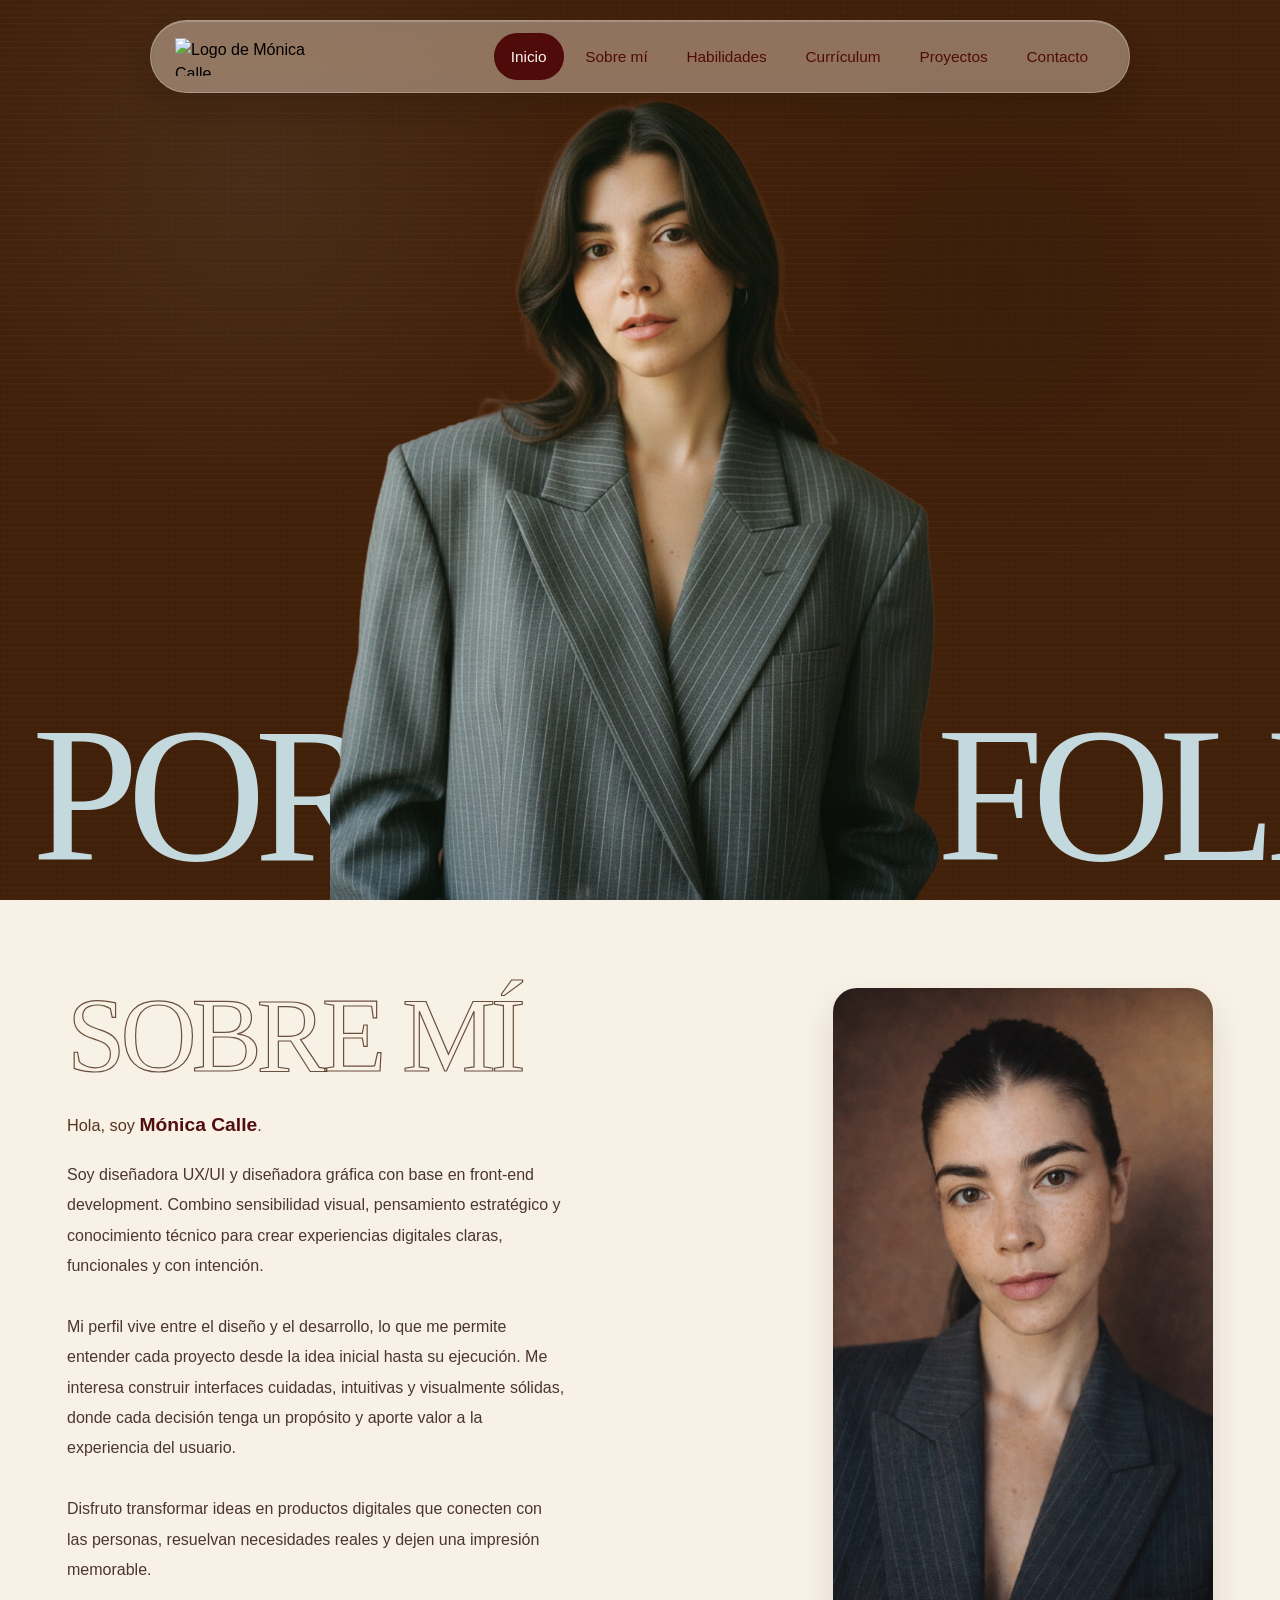
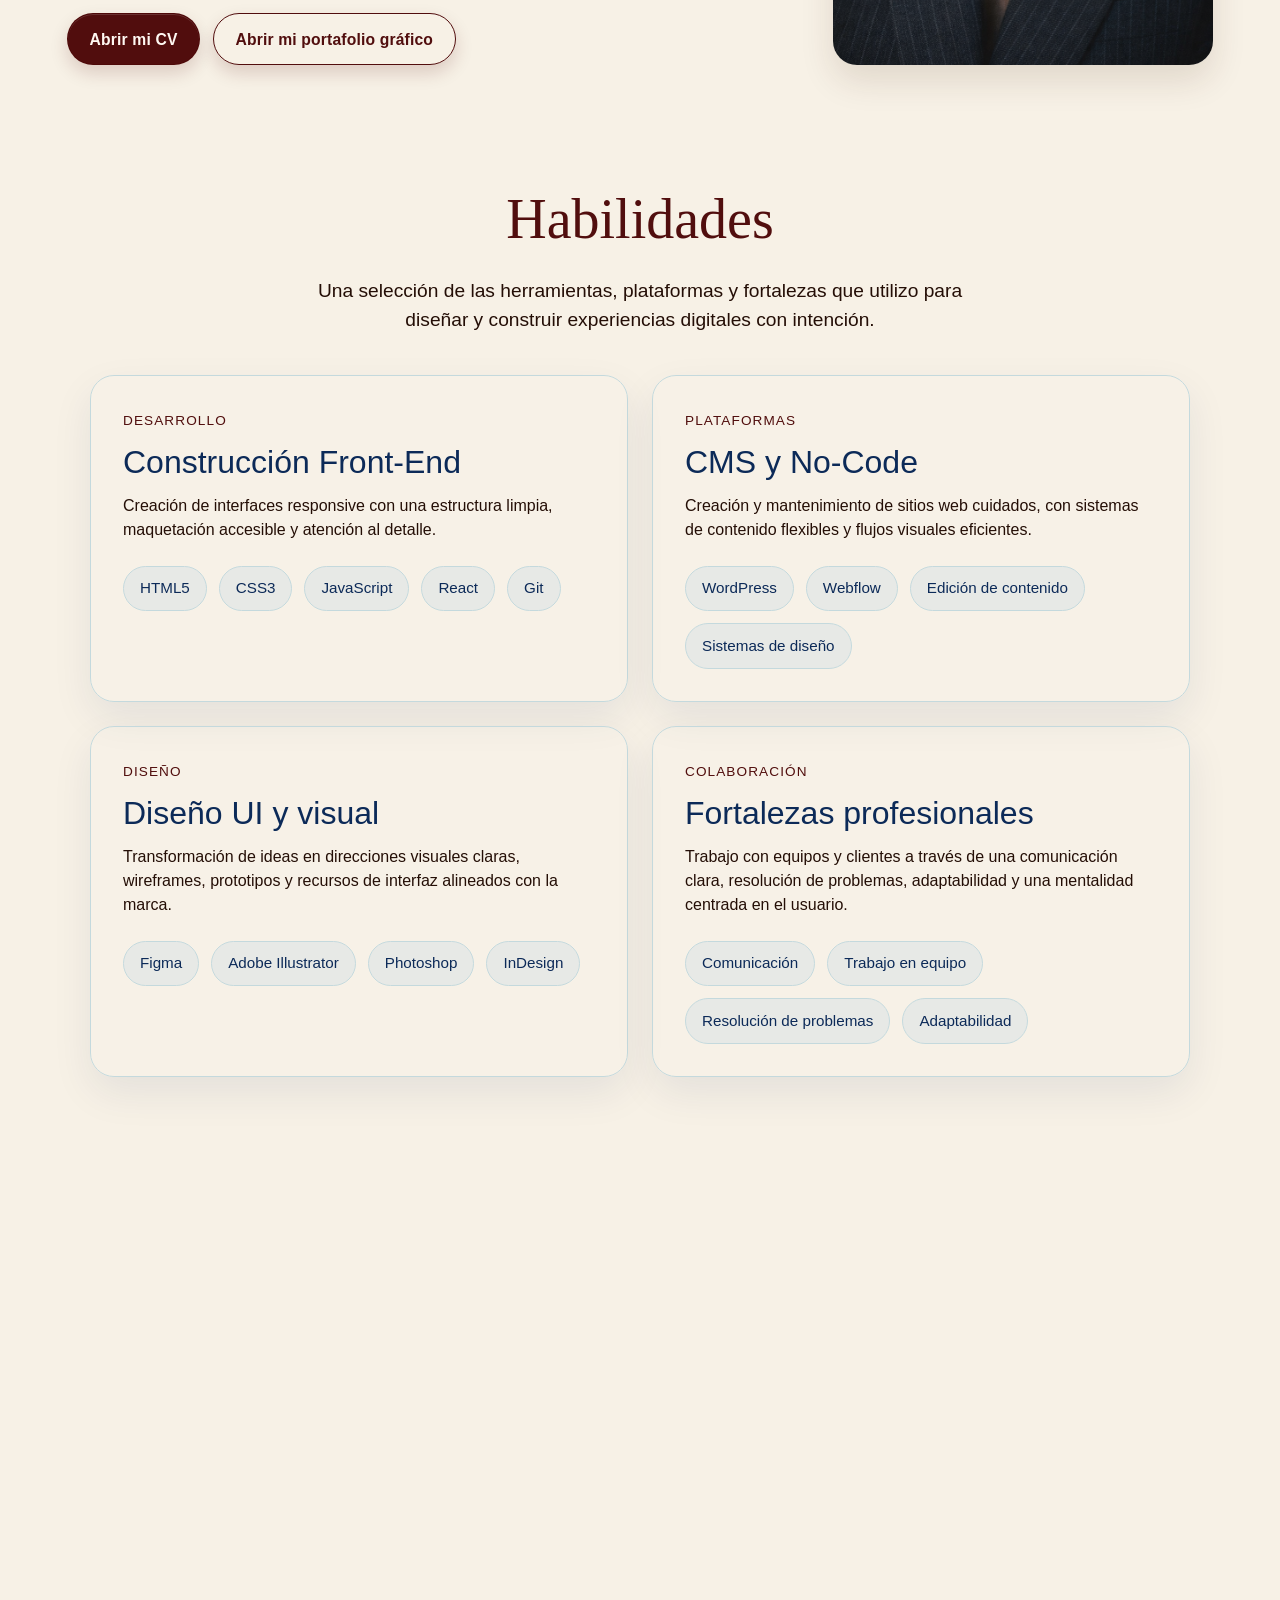
==== commit b693693a: "cambio de estudio y about" ====
--- a/index.html
+++ b/index.html
@@ -278,21 +278,25 @@
               </div>
 
               <p class="about__subtitle">
-                Hola, mi nombre es
-                <span class="about__subtitle-name">Monica Calle</span>.
+                Hola, soy
+                <span class="about__subtitle-name">Mónica Calle</span>.
               </p>
 
               <p class="about__description">
-                Soy diseñadora UX, diseñadora gráfica y profesional con
-                experiencia en Front-End, y combino pensamiento estratégico,
-                sensibilidad visual y conocimiento técnico para crear
-                experiencias digitales que conecten de verdad con las personas.
-                Mi perfil está marcado tanto por el diseño como por el
-                desarrollo, lo que me permite abordar cada proyecto con un
-                equilibrio entre creatividad, estructura y usabilidad. Soy una
-                persona muy visual por naturaleza, y disfruto transformar ideas
-                en interfaces intuitivas, cuidadas y con sentido, que dejen una
-                impresión duradera.
+                Soy diseñadora UX/UI y diseñadora gráfica con base en front-end
+                development. Combino sensibilidad visual, pensamiento
+                estratégico y conocimiento técnico para crear experiencias
+                digitales claras, funcionales y con intención.
+                <br /><br />
+                Mi perfil vive entre el diseño y el desarrollo, lo que me
+                permite entender cada proyecto desde la idea inicial hasta su
+                ejecución. Me interesa construir interfaces cuidadas, intuitivas
+                y visualmente sólidas, donde cada decisión tenga un propósito y
+                aporte valor a la experiencia del usuario.
+                <br /><br />
+                Disfruto transformar ideas en productos digitales que conecten
+                con las personas, resuelvan necesidades reales y dejen una
+                impresión memorable.
               </p>
 
               <div class="about__actions">
@@ -628,11 +632,17 @@
                   <span class="curriculum__item-place">CEI</span>
                   <span class="curriculum__item-country">España</span>
                   <p class="curriculum__item-description">
-                    Actualmente estoy cursando un Máster en Diseño Web en CEI
-                    School (Centro de Estudios de Innovación), donde profundizo
-                    en estrategias avanzadas de diseño responsive y en la
-                    creación de microinteracciones UX para ofrecer experiencias
-                    intuitivas, envolventes y atractivas.
+                    Cursé un Máster Avanzado en Diseño Gráfico, Branding, UX/UI
+                    y Diseño Web en CEI School, una formación que me permitió
+                    construir una visión completa del diseño digital: desde la
+                    identidad visual y la conceptualización de marca, hasta la
+                    creación de interfaces funcionales, intuitivas y centradas
+                    en el usuario. Durante el máster desarrollé proyectos que
+                    integraban diseño gráfico, branding y experiencia de
+                    usuario, trabajando aspectos como composición visual,
+                    sistemas de identidad, narrativa de marca, diseño
+                    responsive, arquitectura de la información, prototipado y
+                    microinteracciones UX.
                   </p>
                 </article>
                 <article class="curriculum__item">
